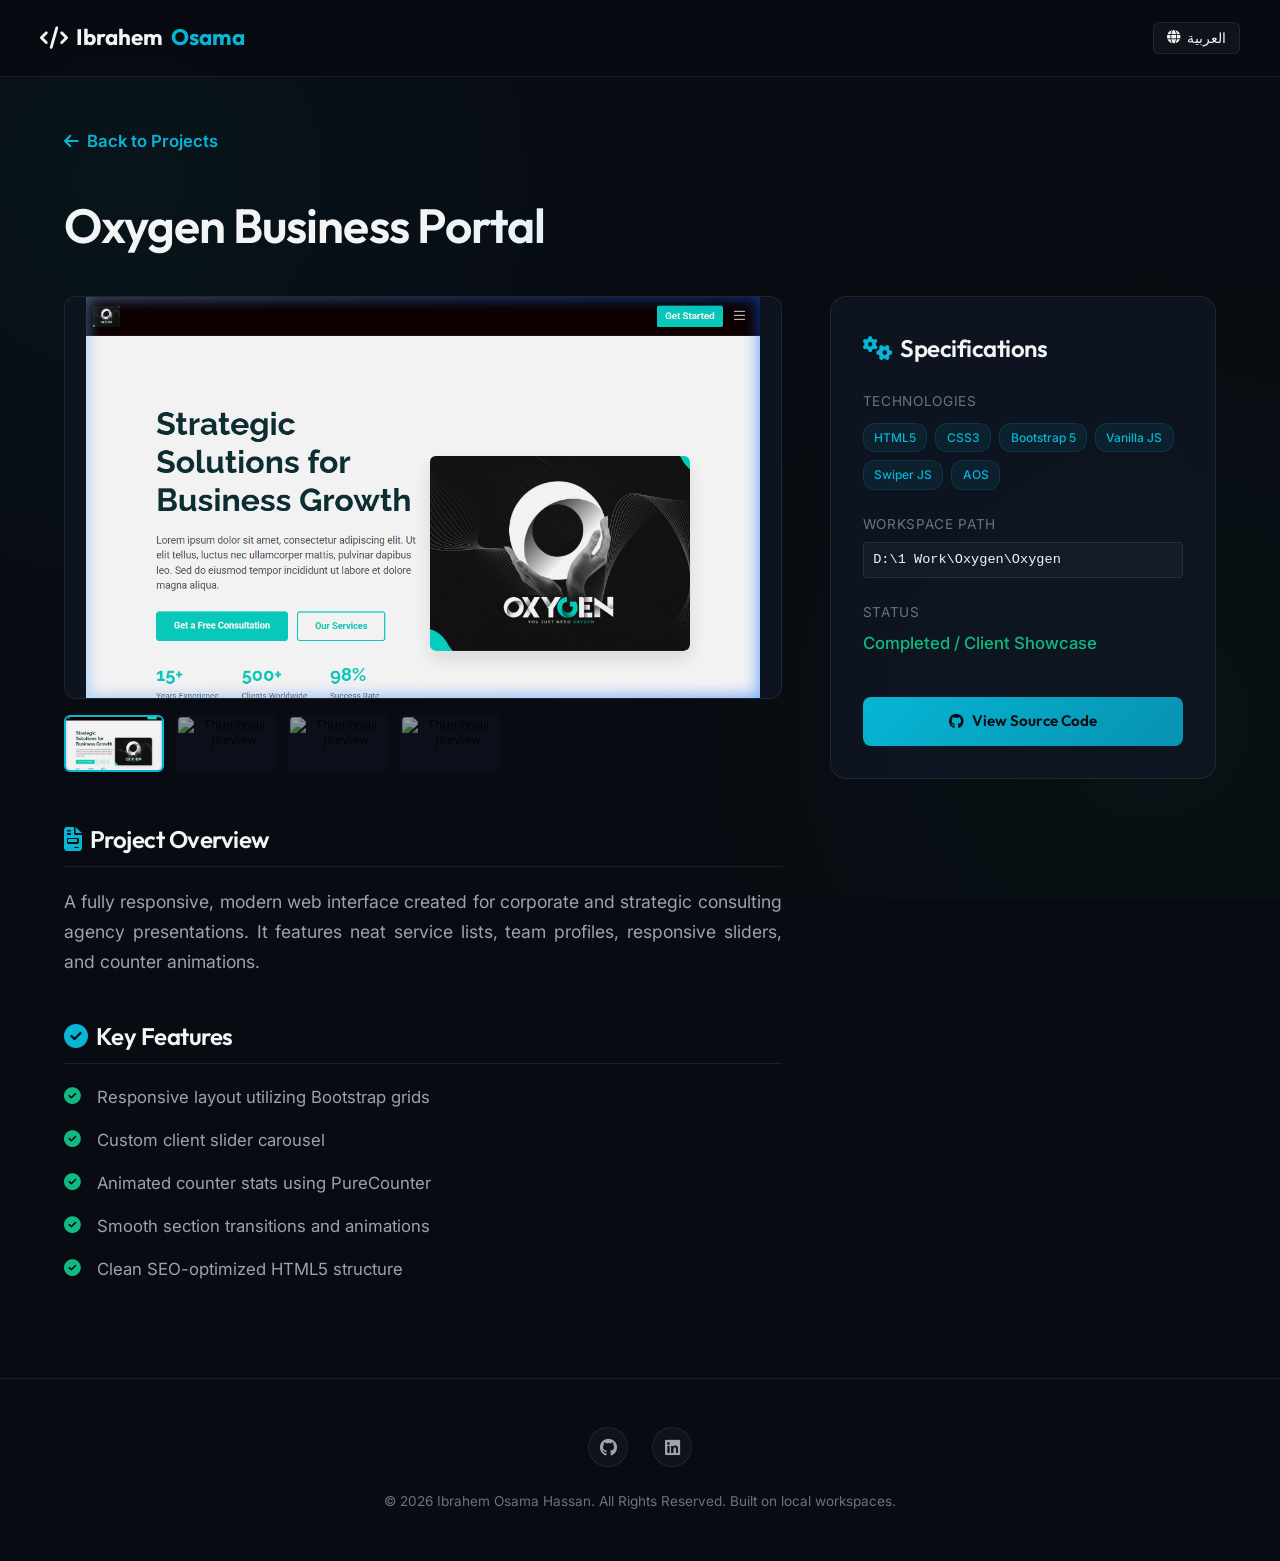
==== project.html @ 6cd3dc2f "Add project detail subpages, interactive galleries, and 10 extra screenshots" ====
<!DOCTYPE html>
<html lang="en">
<head>
  <meta charset="UTF-8">
  <meta name="viewport" content="width=device-width, initial-scale=1.0">
  <title data-i18n="page_title">Project Details | Ibrahem Osama Hassan</title>
  
  <!-- Favicon -->
  <link rel="icon" type="image/png" href="assets/images/profile.jpg">

  <!-- Font Awesome Icons -->
  <link rel="stylesheet" href="https://cdnjs.cloudflare.com/ajax/libs/font-awesome/6.4.0/css/all.min.css">

  <!-- Custom Stylesheet -->
  <link rel="stylesheet" href="css/style.css">
  
  <style>
    /* Custom styles for Project Details Page */
    .project-detail-body {
      padding-top: 8rem;
      padding-bottom: 6rem;
      min-height: 100vh;
    }
    
    .back-btn-wrapper {
      margin-bottom: 2rem;
    }
    
    .back-btn {
      display: inline-flex;
      align-items: center;
      gap: 0.5rem;
      color: var(--accent);
      font-weight: 600;
      transition: var(--transition-fast);
      font-size: 1.05rem;
    }
    
    .back-btn:hover {
      color: var(--text-primary);
      transform: translateX(-5px);
    }
    
    [dir="rtl"] .back-btn:hover {
      transform: translateX(5px);
    }
    
    [dir="rtl"] .back-btn i {
      transform: scaleX(-1);
    }
    
    .project-detail-title {
      font-size: 3rem;
      margin-bottom: 1rem;
      background: linear-gradient(135deg, var(--text-primary) 30%, #a5f3fc 100%);
      -webkit-background-clip: text;
      -webkit-text-fill-color: transparent;
    }
    
    .project-detail-grid {
      display: grid;
      grid-template-columns: 1.3fr 0.7fr;
      gap: 3rem;
      margin-top: 2rem;
    }
    
    /* Screenshot Gallery & Slider */
    .gallery-container {
      display: flex;
      flex-direction: column;
      gap: 1rem;
    }
    
    .main-image-wrapper {
      position: relative;
      aspect-ratio: 16/9;
      background-color: var(--bg-deep);
      border-radius: 12px;
      overflow: hidden;
      border: 1px solid var(--border);
    }
    
    .main-image {
      width: 100%;
      height: 100%;
      object-fit: contain;
    }
    
    .thumbnails-container {
      display: flex;
      gap: 0.75rem;
      overflow-x: auto;
      padding-bottom: 0.5rem;
    }
    
    .thumbnail-btn {
      width: 100px;
      aspect-ratio: 16/9;
      border-radius: 6px;
      overflow: hidden;
      cursor: pointer;
      border: 2px solid transparent;
      background: var(--bg-deep);
      transition: var(--transition-fast);
      opacity: 0.6;
      flex-shrink: 0;
    }
    
    .thumbnail-btn:hover,
    .thumbnail-btn.active {
      border-color: var(--accent);
      opacity: 1;
    }
    
    .thumbnail-img {
      width: 100%;
      height: 100%;
      object-fit: cover;
    }
    
    /* Project Specs/Details */
    .project-info-section {
      margin-top: 2.5rem;
    }
    
    .info-section-title {
      font-size: 1.5rem;
      margin-bottom: 1.25rem;
      color: var(--text-primary);
      border-bottom: 1px solid var(--border);
      padding-bottom: 0.5rem;
      display: flex;
      align-items: center;
      gap: 0.5rem;
    }
    
    .info-section-title i {
      color: var(--accent);
    }
    
    .project-long-desc {
      color: var(--text-secondary);
      font-size: 1.1rem;
      line-height: 1.7;
      text-align: justify;
      margin-bottom: 2rem;
    }
    
    .features-list {
      display: flex;
      flex-direction: column;
      gap: 1rem;
    }
    
    .feature-item {
      display: flex;
      gap: 1rem;
      align-items: flex-start;
      color: var(--text-secondary);
      font-size: 1.05rem;
    }
    
    .feature-item i {
      color: var(--accent-secondary);
      margin-top: 0.25rem;
    }
    
    /* Sidebar Meta Card */
    .meta-sidebar-card {
      padding: 2rem;
      position: sticky;
      top: 100px;
    }
    
    .meta-list {
      display: flex;
      flex-direction: column;
      gap: 1.5rem;
    }
    
    .meta-item {
      display: flex;
      flex-direction: column;
      gap: 0.4rem;
    }
    
    .meta-label {
      font-size: 0.85rem;
      color: var(--text-muted);
      text-transform: uppercase;
      letter-spacing: 0.05em;
    }
    
    .meta-value {
      font-size: 1.05rem;
      color: var(--text-primary);
      font-weight: 500;
    }
    
    .meta-value-path {
      font-family: monospace;
      font-size: 0.85rem;
      background: rgba(255, 255, 255, 0.03);
      padding: 0.4rem 0.6rem;
      border-radius: 4px;
      border: 1px solid var(--border);
      word-break: break-all;
      direction: ltr;
      text-align: left;
    }
    
    .meta-tags-wrapper {
      display: flex;
      flex-wrap: wrap;
      gap: 0.5rem;
      margin-top: 0.25rem;
    }
    
    @media (max-width: 992px) {
      .project-detail-grid {
        grid-template-columns: 1fr;
        gap: 3rem;
      }
      .meta-sidebar-card {
        position: relative;
        top: 0;
      }
    }
    
    @media (max-width: 768px) {
      .project-detail-title {
        font-size: 2.25rem;
      }
      .project-detail-body {
        padding-top: 6rem;
      }
    }
  </style>
</head>
<body>

  <!-- Fixed Transparent Header -->
  <header class="scrolled">
    <div class="container navbar">
      <a href="index.html#home" class="logo">
        <i class="fa-solid fa-code"></i> Ibrahem<span>Osama</span>
      </a>

      <div class="nav-actions">
        <!-- Language Switcher Button -->
        <button class="lang-switcher" aria-label="Change language">
          <i class="fa-solid fa-globe"></i> <span>العربية</span>
        </button>
      </div>
    </div>
  </header>

  <!-- Project Details Content -->
  <main class="project-detail-body">
    <div class="container">
      
      <!-- Back Button -->
      <div class="back-btn-wrapper">
        <a href="index.html#projects" class="back-btn">
          <i class="fa-solid fa-arrow-left"></i> <span data-i18n="back_to_home">Back to Projects</span>
        </a>
      </div>
      
      <!-- Title & Tags -->
      <h1 class="project-detail-title" id="project-title">Project Name</h1>
      
      <!-- Grid Layout -->
      <div class="project-detail-grid">
        
        <!-- Left: Gallery & Descriptions -->
        <div>
          <!-- Carousel Display -->
          <div class="gallery-container">
            <div class="main-image-wrapper">
              <img src="" alt="Project Screenshot" class="main-image" id="main-screenshot">
            </div>
            <div class="thumbnails-container" id="thumbnails-wrapper">
              <!-- Dynamically populated thumbnails -->
            </div>
          </div>
          
          <!-- Detailed Description -->
          <div class="project-info-section">
            <h2 class="info-section-title">
              <i class="fa-solid fa-file-invoice"></i> <span data-i18n="section_description">Project Overview</span>
            </h2>
            <p class="project-long-desc" id="project-description">
              Project description goes here...
            </p>
          </div>
          
          <!-- Key Features -->
          <div class="project-info-section">
            <h2 class="info-section-title">
              <i class="fa-solid fa-circle-check"></i> <span data-i18n="section_features">Key Features</span>
            </h2>
            <div class="features-list" id="project-features">
              <!-- Dynamically populated features -->
            </div>
          </div>
        </div>
        
        <!-- Right: Specs Sidebar Card -->
        <div>
          <div class="glass-card meta-sidebar-card">
            <h3 class="info-section-title" style="border-bottom: none; margin-bottom: 1.5rem; padding-bottom: 0;">
              <i class="fa-solid fa-gears"></i> <span data-i18n="section_specs">Specifications</span>
            </h3>
            
            <div class="meta-list">
              <!-- Tech Stack -->
              <div class="meta-item">
                <span class="meta-label" data-i18n="label_tech">Technologies</span>
                <div class="meta-tags-wrapper" id="project-tech">
                  <!-- Dynamically populated tags -->
                </div>
              </div>
              
              <!-- Local Directory Path -->
              <div class="meta-item">
                <span class="meta-label" data-i18n="label_path">Workspace Path</span>
                <span class="meta-value-path" id="project-path">D:\Folder</span>
              </div>
              
              <!-- Project Status -->
              <div class="meta-item">
                <span class="meta-label" data-i18n="label_status">Status</span>
                <span class="meta-value" style="color: var(--accent-secondary);" id="project-status">Completed / Active</span>
              </div>
              
              <!-- Source Code Link -->
              <div class="meta-item" style="margin-top: 1rem;">
                <a href="" target="_blank" class="btn btn-primary" id="project-code-btn" style="width: 100%;">
                  <i class="fa-brands fa-github"></i> <span data-i18n="view_code_btn">View Source Code</span>
                </a>
              </div>
            </div>
          </div>
        </div>
        
      </div>
      
    </div>
  </main>

  <!-- Footer -->
  <footer>
    <div class="container">
      <div class="footer-socials">
        <a href="https://github.com/gebaby-rgb" target="_blank" class="social-link" title="GitHub">
          <i class="fa-brands fa-github"></i>
        </a>
        <a href="https://linkedin.com/in/ibrahem-osama" target="_blank" class="social-link" title="LinkedIn">
          <i class="fa-brands fa-linkedin"></i>
        </a>
      </div>
      <p class="footer-copy">
        &copy; 2026 Ibrahem Osama Hassan. <span data-i18n="footer_copy">All Rights Reserved. Built on local workspaces.</span>
      </p>
    </div>
  </footer>

  <!-- Database & JavaScript Logic -->
  <script>
    // Bilingual Database of Projects
    const projectsData = {
      oxygen: {
        en: {
          title: "Oxygen Business Portal",
          description: "A fully responsive, modern web interface created for corporate and strategic consulting agency presentations. It features neat service lists, team profiles, responsive sliders, and counter animations.",
          features: [
            "Responsive layout utilizing Bootstrap grids",
            "Custom client slider carousel",
            "Animated counter stats using PureCounter",
            "Smooth section transitions and animations",
            "Clean SEO-optimized HTML5 structure"
          ],
          status: "Completed / Client Showcase"
        },
        ar: {
          title: "موقع أوكسجين (Oxygen)",
          description: "موقع ويب تعريفي وتسويقي متكامل ومتجاوب بالكامل مصمم لتقديم خدمات الاستشارات وتفصيل أعمال الشركات. يتميز بواجهة مستخدم حديثة وتمرير سلس وقوائم مخصصة للخدمات وإحصائيات تفاعلية متحركة.",
          features: [
            "تصميم متجاوب بالكامل باستخدام شبكة Bootstrap",
            "شريط متحرك لعرض شعارات العملاء والشركاء",
            "عدادات رقمية إحصائية متحركة عند التمرير",
            "انتقالات وحركات ناعمة وسلسة بين أقسام الموقع",
            "بنية برمجية نظيفة ومهيأة لمحركات البحث (SEO)"
          ],
          status: "مكتمل / واجهة تجريبية"
        },
        path: "D:\\1 Work\\Oxygen\\Oxygen",
        tech: ["HTML5", "CSS3", "Bootstrap 5", "Vanilla JS", "Swiper JS", "AOS"],
        codeLink: "https://github.com/gebaby-rgb/gebaby-rgb.github.io",
        images: [
          "assets/images/oxygen_preview.png",
          "assets/images/oxygen_detail_1.webp",
          "assets/images/oxygen_detail_2.webp",
          "assets/images/oxygen_detail_3.webp"
        ]
      },
      gbb: {
        en: {
          title: "GBB Route Accounting ERP",
          description: "A custom desktop ERP application developed for managing transportation businesses. It tracks rental schedules, registers routes, sets seasons, and syncs vehicle/driver logs.",
          features: [
            "Interactive route scheduling and logs table",
            "Driver and vehicle pairing dashboard",
            "Digital ticket sales booking panel",
            "Synchronization panel with local state management",
            "Role-based administrative settings (Admin/Cashier)"
          ],
          status: "Completed & Active"
        },
        ar: {
          title: "برنامج حسابات خطوط النقل (GBB)",
          description: "تطبيق سطح مكتب متكامل (ERP) مصمم خصيصاً لإدارة عمليات وخطوط شركات النقل. يقوم بجدولة الرحلات وحفظ سجلات خطوط السير والمواسم وتعيين السائقين ومزامنة المبيعات اليومية بشكل فوري.",
          features: [
            "جداول تفاعلية لتنظيم رحلات وخطوط السير والعمل اليومي",
            "لوحة تحكم لربط السائقين بالمركبات ومتابعة التوفر",
            "نظام حجز وإصدار التذاكر الرقمية للعملاء والاشتراكات",
            "شاشة مزامنة مركزية لحفظ البيانات وحمايتها من الضياع",
            "لوحة تحكم للمسؤولين لإدارة المستخدمين والصلاحيات (أدمن/كاشير)"
          ],
          status: "مكتمل ونشط"
        },
        path: "D:\\GBB_accounting",
        tech: ["React 19", "Vite", "Tauri", "LocalStorage", "CSS Modules", "Tailwind CSS"],
        codeLink: "https://github.com/gebaby-rgb",
        images: [
          "assets/images/gbb_accounting_preview.png",
          "assets/images/gbb_routes.png",
          "assets/images/gbb_tickets.png"
        ]
      },
      jacket: {
        en: {
          title: "Jacket Maqtoo3 (Suit Rental ERP)",
          description: "An enterprise desktop solution tailored for suit hire, sales, and tailor shops. It automates inventory control, manages customer measurement databases, and logs rental bookings.",
          features: [
            "Saved measurements profiles database (chest, shoulders, sleeves)",
            "Rentals calendar scheduler and inventory availability indicator",
            "Billing invoices creator",
            "Offline-first performance powered by SQLite",
            "Crash recovery alert handling mechanisms"
          ],
          status: "Completed & Active"
        },
        ar: {
          title: "برنامج جاكت مقطوع (Jacket Maqtoo3 ERP)",
          description: "تطبيق سطح مكتب محاسبي وإداري مخصص لمحلات تأجير البدلات وتفصيل وبيع الملابس الرجالية. يقوم بأتمتة المخازن، وتسجيل المقاسات الجسدية التفصيلية للزبائن، وتتبع الحجوزات اليومية.",
          features: [
            "قاعدة بيانات متكاملة لمقاسات العملاء (الكتف، الصدر، الأكمام، الخصر)",
            "مخطط حجوزات تفاعلي لمتابعة توفر البدلات والملابس وتواريخ تسليمها",
            "منشئ فواتير وسندات الدفع للمشتركين",
            "يعمل بذكاء وبسرعة دون اتصال بالإنترنت بالاعتماد على SQLite",
            "نظام حماية واستعادة البيانات عند حدوث أعطال مفاجئة"
          ],
          status: "مكتمل ونشط"
        },
        path: "D:\\Jacket_ma2do3",
        tech: ["React", "TypeScript", "Tauri", "SQLite", "Tailwind CSS", "Vite"],
        codeLink: "https://github.com/gebaby-rgb",
        images: [
          "assets/images/jacket_maqtoo3_preview.png",
          "assets/images/jacket_inventory.png",
          "assets/images/jacket_customers.png"
        ]
      },
      "jacket-v1": {
        en: {
          title: "Jacket Maqtoo3 v1",
          description: "The initial release version of the Jacket Maqtoo3 ERP application. Implements basic customer logs, search lists, and localized catalog management.",
          features: [
            "Fast search inputs for customer measurement logs",
            "Suit catalog tracking lists",
            "Basic sales log tables",
            "Lightweight package footprint"
          ],
          status: "Completed / Legacy Support"
        },
        ar: {
          title: "برنامج جاكت مقطوع الإصدار الأول",
          description: "الإصدار الأول وتطبيق الأساس لبرنامج إدارة تأجير البدلات والملابس. يضم جداول بحث سريعة في بيانات المشتركين، وسجلات المبيعات اليومية البسيطة.",
          features: [
            "شاشات بحث سريعة لفرز وتصنيف مقاسات العملاء المشتركين",
            "كتالوج مبسط لإدخال وتصنيف قطع الملابس المتوفرة",
            "جداول لحفظ مبيعات وإيرادات اليوم بشكل مباشر",
            "تطبيق خفيف الوزن وسهل التثبيت والتشغيل"
          ],
          status: "مكتمل / إرث برمي"
        },
        path: "D:\\jacket_ma2to31",
        tech: ["React", "Vite", "TypeScript", "Tauri", "SQLite"],
        codeLink: "https://github.com/gebaby-rgb",
        images: [
          "assets/images/jacket_maqtoo3_v1_preview.png"
        ]
      },
      printing: {
        en: {
          title: "Printing Accounting ERP",
          description: "A modern desktop billing application built for copy and printing centers. Manages customers, print jobs, paper types, and tracks daily business expenses.",
          features: [
            "Financial tracking charts (Recharts feel) for revenue/expenses",
            "Digital order billing invoice generator",
            "PDF exporter powered by jsPDF",
            "Custom print-job options (black & white vs color, paper size)",
            "User password locks for admin settings"
          ],
          status: "Completed & Active"
        },
        ar: {
          title: "برنامج حسابات وفواتير المطابع ومراكز التصوير",
          description: "تطبيق سطح مكتب محاسبي متكامل تم تطويره لخدمة المطابع الكبرى ومراكز التصوير والخدمات الطلابية. يدير حسابات الزبائن، والطلبيات، ومصروفات المحل، وإحصائيات الإنتاج اليومي.",
          features: [
            "رسوم بيانية تفاعلية لحساب الأرباح والتبادل المالي اليومي والشهري",
            "منشئ فواتير إلكترونية رقمية للطلبات والطباعة",
            "ميزة تصدير الفواتير وحفظ التقارير كملفات PDF عبر jsPDF",
            "إدارة خيارات الطباعة المخصصة (ألوان/أسود، مقاس الورق، نوع التجليد)",
            "نظام صلاحيات محمي بكلمة مرور لإعدادات المسؤولين والتقارير الحساسة"
          ],
          status: "مكتمل ونشط"
        },
        path: "D:\\printing_Accounting",
        tech: ["React", "TypeScript", "Tauri v2", "Tailwind CSS v4", "Recharts", "SQL Plugin", "jsPDF"],
        codeLink: "https://github.com/gebaby-rgb",
        images: [
          "assets/images/printing_accounting_preview.png"
        ]
      },
      vodafone: {
        en: {
          title: "Vodafone Cash ERP",
          description: "A specialized administrative application designed for Vodafone Cash agents. It simplifies managing multiple SIM cards/wallets, deposit logs, and commission rules.",
          features: [
            "Wallets balance manager (tracks Vodafone, Etisalat, Orange)",
            "Cheapest transfer finder (calculates cheapest route for money transfers)",
            "Deposit/withdrawal commission calculator based on rule slices",
            "Daily settlements log",
            "Debts ledger with paid/unpaid status indicators"
          ],
          status: "Completed & Active"
        },
        ar: {
          title: "برنامج فودافون كاش للمبيعات وإدارة المحافظ",
          description: "تطبيق مخصص لوكلاء ومنافذ مبيعات فودافون كاش والخدمات المالية المماثلة. يسهل إدارة شرائح الاتصال المتعددة، وتتبع المحافظ، وتسجيل المعاملات والعمولات.",
          features: [
            "إدارة حسابات المحافظ (فودافون كاش، اتصالات كاش، أورنج كاش)",
            "ميزة 'أرخص تحويل' لحساب التكلفة والعمولات واختيار أفضل طريقة للإرسال",
            "حاسبة عمولات تلقائية بناءً على شرائح المبالغ والنسب المحددة لكل شبكة",
            "تسوية وإغلاق الحساب اليومي ومقارنة الرصيد الفعلي بالرصيد الدفتري",
            "دفتر ديون إلكتروني مع مؤشرات ملونة لحالة السداد والتأخير"
          ],
          status: "مكتمل ونشط"
        },
        path: "D:\\vodafon_cash1",
        tech: ["React", "TypeScript", "Tauri v2", "Lucide Icons", "CSS Modules"],
        codeLink: "https://github.com/gebaby-rgb",
        images: [
          "assets/images/vodafone_cash_preview.png",
          "assets/images/vodafone_wallets.png",
          "assets/images/vodafone_cheapest.png",
          "assets/images/vodafone_debts.png"
        ]
      }
    };

    // Generic Translations for Project Details Page
    const pageTranslations = {
      en: {
        page_title: "Project Details | Ibrahem Osama Hassan",
        back_to_home: "Back to Projects",
        section_description: "Project Overview",
        section_features: "Key Features",
        section_specs: "Specifications",
        label_tech: "Technologies",
        label_path: "Workspace Path",
        label_status: "Status",
        view_code_btn: "View Source Code",
        footer_copy: "All Rights Reserved. Built on local workspaces."
      },
      ar: {
        page_title: "تفاصيل المشروع | إبراهيم أسامة حسن",
        back_to_home: "العودة للمشاريع",
        section_description: "نبذة عن المشروع",
        section_features: "المميزات الأساسية",
        section_specs: "المواصفات البرمجية",
        label_tech: "التقنيات المستخدمة",
        label_path: "مسار المشروع محلياً",
        label_status: "الحالة الحالية",
        view_code_btn: "عرض الكود على GitHub",
        footer_copy: "جميع الحقوق محفوظة. تم التطوير محلياً من بيئة العمل الخاصة بي."
      }
    };

    document.addEventListener('DOMContentLoaded', () => {
      // 1. Language Toggle Mechanism
      let currentLang = localStorage.getItem('portfolio_lang') || 'en';
      const langSwitcher = document.querySelector('.lang-switcher');
      const langText = document.querySelector('.lang-switcher span');
      
      // Get URL params to load project
      const urlParams = new URLSearchParams(window.location.search);
      const projectId = urlParams.get('id') || 'oxygen'; // Default to oxygen
      const project = projectsData[projectId];

      const setLanguage = (lang) => {
        currentLang = lang;
        localStorage.setItem('portfolio_lang', lang);
        
        // Set document attributes
        document.documentElement.lang = lang;
        document.documentElement.dir = lang === 'ar' ? 'rtl' : 'ltr';

        // Update lang switcher display text
        if (langSwitcher && langText) {
          langText.textContent = lang === 'en' ? 'العربية' : 'English';
        }

        // Apply page translations
        document.querySelectorAll('[data-i18n]').forEach(el => {
          const key = el.getAttribute('data-i18n');
          if (pageTranslations[lang] && pageTranslations[lang][key]) {
            el.textContent = pageTranslations[lang][key];
          }
        });

        // Load project data
        if (project) {
          const data = project[lang];
          
          // Set Title
          document.getElementById('project-title').textContent = data.title;
          document.title = `${data.title} | ${lang === 'en' ? 'Project Details' : 'تفاصيل المشروع'}`;
          
          // Set Description
          document.getElementById('project-description').textContent = data.description;
          
          // Set Features
          const featuresList = document.getElementById('project-features');
          featuresList.innerHTML = '';
          data.features.forEach(feat => {
            const item = document.createElement('div');
            item.className = 'feature-item';
            item.innerHTML = `<i class="fa-solid fa-circle-check"></i> <span>${feat}</span>`;
            featuresList.appendChild(item);
          });
          
          // Set Status
          document.getElementById('project-status').textContent = data.status;
        }
      };

      // Populate Project Data once on load (non-lingual metadata)
      if (project) {
        // Set path
        document.getElementById('project-path').textContent = project.path;
        
        // Set code link
        const codeBtn = document.getElementById('project-code-btn');
        if (codeBtn) {
          codeBtn.setAttribute('href', project.codeLink);
        }
        
        // Set Tech Tags
        const techWrapper = document.getElementById('project-tech');
        techWrapper.innerHTML = '';
        project.tech.forEach(t => {
          const tag = document.createElement('span');
          tag.className = 'project-tag';
          tag.textContent = t;
          techWrapper.appendChild(tag);
        });
        
        // Set Images & Gallery
        const mainImage = document.getElementById('main-screenshot');
        const thumbnailsWrapper = document.getElementById('thumbnails-wrapper');
        thumbnailsWrapper.innerHTML = '';
        
        if (project.images && project.images.length > 0) {
          // Set initial main image
          mainImage.setAttribute('src', project.images[0]);
          
          // Create thumbnails
          project.images.forEach((img, index) => {
            const btn = document.createElement('button');
            btn.className = `thumbnail-btn ${index === 0 ? 'active' : ''}`;
            btn.innerHTML = `<img src="${img}" alt="Thumbnail preview" class="thumbnail-img">`;
            btn.addEventListener('click', () => {
              // Set main image source
              mainImage.setAttribute('src', img);
              // Toggle active class
              document.querySelectorAll('.thumbnail-btn').forEach(b => b.classList.remove('active'));
              btn.classList.add('active');
            });
            thumbnailsWrapper.appendChild(btn);
          });
        }
      }

      if (langSwitcher) {
        langSwitcher.addEventListener('click', () => {
          const nextLang = currentLang === 'en' ? 'ar' : 'en';
          setLanguage(nextLang);
        });
      }

      // Initialize Language on load
      setLanguage(currentLang);
    });
  </script>
</body>
</html>
---- css/style.css ----
/* 
================================================================
  PORTFOLIO DESIGN SYSTEM ─ Ibrahem Osama Hassan
  Aesthetics: Premium Tech Dark-Mode, Glassmorphism, Teal Glows
  Bilingual Support: LTR (English) & RTL (Arabic)
================================================================
*/

@import url('https://fonts.googleapis.com/css2?family=Cairo:wght@400;600;700;800&family=Inter:wght@300;400;500;600&family=Outfit:wght@400;500;600;700;800&family=Tajawal:wght@400;500;700;800&display=swap');

:root {
  /* Colors */
  --bg-dark: #080B11;
  --bg-deep: #0D131F;
  --bg-card: rgba(17, 25, 40, 0.65);
  --bg-nav: rgba(8, 11, 17, 0.8);
  --text-primary: #F3F4F6;
  --text-secondary: #9CA3AF;
  --text-muted: #6B7280;
  --accent: #06B6D4; /* Cyan/Teal */
  --accent-secondary: #10B981; /* Emerald */
  --accent-glow: rgba(6, 182, 212, 0.15);
  --border: rgba(255, 255, 255, 0.08);
  --border-hover: rgba(6, 182, 212, 0.3);
  
  /* Fonts */
  --font-headings: 'Outfit', sans-serif;
  --font-body: 'Inter', sans-serif;

  /* Transitions */
  --transition-fast: 0.2s ease;
  --transition-normal: 0.3s cubic-bezier(0.4, 0, 0.2, 1);
  --transition-slow: 0.5s cubic-bezier(0.4, 0, 0.2, 1);
}

/* RTL Fonts and Direction overrides */
[dir="rtl"] {
  --font-headings: 'Cairo', sans-serif;
  --font-body: 'Tajawal', sans-serif;
}

/* Reset & Base Styles */
* {
  margin: 0;
  padding: 0;
  box-sizing: border-box;
  scroll-behavior: smooth;
}

body {
  background-color: var(--bg-dark);
  color: var(--text-primary);
  font-family: var(--font-body);
  line-height: 1.6;
  overflow-x: hidden;
  background-image: 
    radial-gradient(circle at 10% 20%, rgba(6, 182, 212, 0.05) 0%, transparent 40%),
    radial-gradient(circle at 90% 80%, rgba(16, 185, 129, 0.04) 0%, transparent 40%);
  background-attachment: fixed;
}

/* Typography */
h1, h2, h3, h4, h5, h6 {
  font-family: var(--font-headings);
  font-weight: 600;
  letter-spacing: -0.02em;
}

[dir="rtl"] h1, [dir="rtl"] h2, [dir="rtl"] h3, [dir="rtl"] h4, [dir="rtl"] h5, [dir="rtl"] h6 {
  letter-spacing: 0; /* Arabic looks better without letter-spacing reduction */
}

a {
  color: inherit;
  text-decoration: none;
  transition: var(--transition-fast);
}

ul {
  list-style: none;
}

img {
  max-width: 100%;
  height: auto;
  display: block;
}

/* Scrollbar */
::-webkit-scrollbar {
  width: 8px;
}
::-webkit-scrollbar-track {
  background: var(--bg-dark);
}
::-webkit-scrollbar-thumb {
  background: rgba(255, 255, 255, 0.1);
  border-radius: 10px;
}
::-webkit-scrollbar-thumb:hover {
  background: var(--accent);
}

/* Reusable Components & Containers */
.container {
  width: 100%;
  max-width: 1200px;
  margin: 0 auto;
  padding: 0 1.5rem;
}

.section {
  padding: 6rem 0;
  position: relative;
}

.section-header {
  text-align: center;
  margin-bottom: 4rem;
}

.section-title {
  font-size: 2.5rem;
  font-weight: 700;
  position: relative;
  display: inline-block;
  margin-bottom: 1rem;
  background: linear-gradient(135deg, var(--text-primary) 30%, #a5f3fc 100%);
  -webkit-background-clip: text;
  -webkit-text-fill-color: transparent;
}

.section-title::after {
  content: '';
  position: absolute;
  bottom: -6px;
  left: 50%;
  transform: translateX(-50%);
  width: 60px;
  height: 3px;
  background: linear-gradient(90deg, var(--accent), var(--accent-secondary));
  border-radius: 2px;
}

.section-subtitle {
  color: var(--text-secondary);
  font-size: 1.1rem;
  max-width: 600px;
  margin: 0 auto;
}

/* Glassmorphism Card base */
.glass-card {
  background: var(--bg-card);
  backdrop-filter: blur(12px);
  -webkit-backdrop-filter: blur(12px);
  border: 1px solid var(--border);
  border-radius: 16px;
  transition: var(--transition-normal);
}

.glass-card:hover {
  border-color: var(--border-hover);
  box-shadow: 0 10px 30px -15px var(--accent-glow);
}

/* Buttons */
.btn {
  display: inline-flex;
  align-items: center;
  justify-content: center;
  padding: 0.75rem 1.75rem;
  font-family: var(--font-headings);
  font-weight: 500;
  border-radius: 8px;
  cursor: pointer;
  transition: var(--transition-normal);
  font-size: 0.95rem;
  gap: 0.5rem;
}

.btn-primary {
  background: linear-gradient(135deg, var(--accent), #0891b2);
  color: var(--bg-dark);
  border: none;
  font-weight: 600;
}

.btn-primary:hover {
  transform: translateY(-2px);
  box-shadow: 0 4px 20px rgba(6, 182, 212, 0.4);
}

.btn-outline {
  background: transparent;
  color: var(--text-primary);
  border: 1px solid rgba(255, 255, 255, 0.15);
}

.btn-outline:hover {
  background: rgba(255, 255, 255, 0.05);
  border-color: var(--accent);
  color: var(--accent);
  transform: translateY(-2px);
}

/* Language Switcher */
.lang-switcher {
  background: rgba(255, 255, 255, 0.04);
  border: 1px solid var(--border);
  color: var(--text-primary);
  padding: 0.4rem 0.8rem;
  border-radius: 6px;
  cursor: pointer;
  display: flex;
  align-items: center;
  gap: 0.4rem;
  font-family: var(--font-headings);
  font-size: 0.85rem;
  transition: var(--transition-fast);
}

.lang-switcher:hover {
  background: rgba(6, 182, 212, 0.15);
  border-color: var(--accent);
  color: var(--accent);
}

/* Header & Navbar */
header {
  position: fixed;
  top: 0;
  left: 0;
  width: 100%;
  z-index: 1000;
  transition: var(--transition-normal);
  border-bottom: 1px solid transparent;
}

header.scrolled {
  background-color: var(--bg-nav);
  backdrop-filter: blur(16px);
  -webkit-backdrop-filter: blur(16px);
  border-bottom: 1px solid var(--border);
  padding: 0.75rem 0;
}

.navbar {
  display: flex;
  align-items: center;
  justify-content: space-between;
  padding: 1.25rem 0;
  transition: var(--transition-normal);
}

header.scrolled .navbar {
  padding: 0.5rem 0;
}

.logo {
  font-family: var(--font-headings);
  font-weight: 700;
  font-size: 1.4rem;
  display: flex;
  align-items: center;
  gap: 0.5rem;
}

.logo span {
  color: var(--accent);
}

.nav-links {
  display: flex;
  align-items: center;
  gap: 2.5rem;
}

.nav-links a {
  font-size: 0.95rem;
  font-weight: 500;
  color: var(--text-secondary);
}

.nav-links a:hover,
.nav-links a.active {
  color: var(--accent);
}

.nav-actions {
  display: flex;
  align-items: center;
  gap: 1rem;
}

.mobile-toggle {
  display: none;
  flex-direction: column;
  justify-content: space-between;
  width: 24px;
  height: 18px;
  background: transparent;
  border: none;
  cursor: pointer;
}

.mobile-toggle span {
  width: 100%;
  height: 2px;
  background-color: var(--text-primary);
  transition: var(--transition-normal);
}

/* Hero Section */
.hero {
  height: 100vh;
  display: flex;
  align-items: center;
  justify-content: center;
  padding-top: 5rem;
}

.hero-wrapper {
  display: grid;
  grid-template-columns: 1.2fr 0.8fr;
  align-items: center;
  gap: 4rem;
}

.hero-content {
  display: flex;
  flex-direction: column;
  align-items: flex-start;
}

[dir="rtl"] .hero-content {
  align-items: flex-start; /* Keeps logical alignment relative to direction */
}

.hero-welcome {
  color: var(--accent);
  font-size: 1.1rem;
  font-weight: 600;
  margin-bottom: 0.75rem;
  letter-spacing: 0.1em;
  text-transform: uppercase;
}

.hero-title {
  font-size: 4rem;
  font-weight: 800;
  line-height: 1.1;
  margin-bottom: 1rem;
}

.hero-name {
  background: linear-gradient(135deg, var(--text-primary) 20%, var(--accent) 70%, var(--accent-secondary) 100%);
  -webkit-background-clip: text;
  -webkit-text-fill-color: transparent;
}

.hero-tagline {
  font-size: 1.75rem;
  color: var(--text-secondary);
  font-weight: 500;
  margin-bottom: 1.5rem;
}

.hero-description {
  color: var(--text-secondary);
  font-size: 1.1rem;
  max-width: 600px;
  margin-bottom: 2.5rem;
  text-align: justify;
}

.hero-actions {
  display: flex;
  gap: 1rem;
}

.hero-illustration {
  position: relative;
  display: flex;
  justify-content: center;
  align-items: center;
}

.profile-frame {
  position: relative;
  width: 320px;
  height: 320px;
  border-radius: 50%;
  padding: 8px;
  background: linear-gradient(135deg, var(--accent), var(--accent-secondary));
  box-shadow: 0 0 40px rgba(6, 182, 212, 0.25);
}

.profile-frame::before {
  content: '';
  position: absolute;
  inset: -10px;
  border-radius: 50%;
  border: 1px dashed rgba(6, 182, 212, 0.4);
  animation: rotate 20s linear infinite;
}

.profile-img {
  width: 100%;
  height: 100%;
  object-fit: cover;
  border-radius: 50%;
  border: 4px solid var(--bg-dark);
}

@keyframes rotate {
  100% { transform: rotate(360deg); }
}

/* About Section */
.about-grid {
  display: grid;
  grid-template-columns: 1fr 1fr;
  gap: 4rem;
  align-items: start;
}

.about-details p {
  color: var(--text-secondary);
  font-size: 1.1rem;
  margin-bottom: 1.5rem;
  text-align: justify;
}

.about-info-cards {
  display: grid;
  grid-template-columns: 1fr;
  gap: 1.5rem;
}

.info-card {
  padding: 1.5rem;
}

.info-card-header {
  display: flex;
  align-items: center;
  gap: 0.75rem;
  color: var(--accent);
  font-weight: 600;
  margin-bottom: 0.75rem;
  font-size: 1.1rem;
}

.info-card-title {
  font-weight: 700;
  font-size: 1.25rem;
  color: var(--text-primary);
  margin-bottom: 0.25rem;
}

.info-card-meta {
  color: var(--accent-secondary);
  font-size: 0.95rem;
  margin-bottom: 0.75rem;
}

.info-card-body {
  color: var(--text-secondary);
  font-size: 1rem;
}

/* Skills Section */
.skills-grid {
  display: grid;
  grid-template-columns: repeat(3, 1fr);
  gap: 2rem;
}

.skill-category {
  padding: 2.5rem 2rem;
}

.skill-category-title {
  font-size: 1.4rem;
  color: var(--text-primary);
  margin-bottom: 1.5rem;
  display: flex;
  align-items: center;
  gap: 0.75rem;
  border-bottom: 1px solid var(--border);
  padding-bottom: 0.75rem;
}

.skill-category-title i {
  color: var(--accent);
}

.skill-list {
  display: flex;
  flex-direction: column;
  gap: 1.25rem;
}

.skill-item {
  display: flex;
  flex-direction: column;
  gap: 0.5rem;
}

.skill-info {
  display: flex;
  justify-content: space-between;
  font-size: 0.95rem;
}

.skill-name {
  font-weight: 500;
  color: var(--text-primary);
}

.skill-level {
  color: var(--accent-secondary);
  font-size: 0.85rem;
}

.skill-bar-bg {
  width: 100%;
  height: 6px;
  background-color: rgba(255, 255, 255, 0.05);
  border-radius: 4px;
  overflow: hidden;
}

.skill-bar-fill {
  height: 100%;
  border-radius: 4px;
  background: linear-gradient(90deg, var(--accent), var(--accent-secondary));
}

/* Projects Section */
.projects-grid {
  display: grid;
  grid-template-columns: repeat(3, 1fr);
  gap: 2rem;
}

.project-card {
  overflow: hidden;
  display: flex;
  flex-direction: column;
  height: 100%;
}

.project-img-wrapper {
  position: relative;
  aspect-ratio: 16/10;
  overflow: hidden;
  background-color: var(--bg-deep);
  border-bottom: 1px solid var(--border);
}

.project-img {
  width: 100%;
  height: 100%;
  object-fit: cover;
  transition: var(--transition-slow);
}

.project-card:hover .project-img {
  transform: scale(1.08);
}

.project-overlay {
  position: absolute;
  inset: 0;
  background: linear-gradient(to top, rgba(8, 11, 17, 0.95) 10%, rgba(8, 11, 17, 0.3) 100%);
  display: flex;
  align-items: flex-end;
  padding: 1.25rem;
  opacity: 0;
  transition: var(--transition-normal);
}

.project-card:hover .project-overlay {
  opacity: 1;
}

.project-meta-links {
  display: flex;
  gap: 0.75rem;
  width: 100%;
}

.project-body {
  padding: 1.75rem;
  display: flex;
  flex-direction: column;
  flex-grow: 1;
}

.project-tags {
  display: flex;
  flex-wrap: wrap;
  gap: 0.5rem;
  margin-bottom: 1rem;
}

.project-tag {
  background-color: rgba(6, 182, 212, 0.08);
  color: var(--accent);
  font-size: 0.75rem;
  font-weight: 500;
  padding: 0.25rem 0.65rem;
  border-radius: 12px;
  border: 1px solid rgba(6, 182, 212, 0.15);
}

.project-card-title {
  font-size: 1.35rem;
  margin-bottom: 0.75rem;
  color: var(--text-primary);
}

.project-description {
  color: var(--text-secondary);
  font-size: 0.95rem;
  margin-bottom: 1.5rem;
  flex-grow: 1;
  text-align: justify;
}

.project-footer {
  display: flex;
  justify-content: space-between;
  align-items: center;
  border-top: 1px solid var(--border);
  padding-top: 1.25rem;
  gap: 0.5rem;
}

.project-path {
  font-size: 0.72rem;
  color: var(--text-muted);
  font-family: monospace;
  white-space: nowrap;
  overflow: hidden;
  text-overflow: ellipsis;
  max-width: 150px;
}

[dir="rtl"] .project-path {
  direction: ltr; /* Keeps path layouts standard even in Arabic */
  text-align: right;
}

.view-code-link {
  color: var(--accent);
  font-size: 0.85rem;
  font-weight: 600;
  display: flex;
  align-items: center;
  gap: 0.25rem;
  white-space: nowrap;
}

.view-code-link:hover {
  color: var(--text-primary);
}

[dir="rtl"] .view-code-link i {
  transform: scaleX(-1); /* Flips the external link icon for RTL flow */
}

/* Contact Section */
.contact-wrapper {
  max-width: 800px;
  margin: 0 auto;
}

.contact-card {
  padding: 4rem 2rem;
  text-align: center;
  display: flex;
  flex-direction: column;
  align-items: center;
}

.contact-icon {
  width: 64px;
  height: 64px;
  background-color: rgba(6, 182, 212, 0.08);
  border-radius: 50%;
  display: flex;
  align-items: center;
  justify-content: center;
  color: var(--accent);
  font-size: 1.75rem;
  margin-bottom: 1.5rem;
  border: 1px solid rgba(6, 182, 212, 0.2);
}

.contact-heading {
  font-size: 2.25rem;
  margin-bottom: 1rem;
  font-weight: 700;
}

.contact-text {
  color: var(--text-secondary);
  font-size: 1.1rem;
  max-width: 500px;
  margin-bottom: 2.5rem;
}

.contact-details {
  display: flex;
  flex-direction: column;
  gap: 1.5rem;
  width: 100%;
  max-width: 450px;
}

.contact-method {
  display: flex;
  align-items: center;
  padding: 1rem 1.5rem;
  border-radius: 12px;
  background-color: rgba(255, 255, 255, 0.02);
  border: 1px solid var(--border);
  transition: var(--transition-fast);
  text-align: start;
}

.contact-method:hover {
  border-color: var(--accent);
  background-color: rgba(6, 182, 212, 0.03);
}

.contact-method-icon {
  font-size: 1.25rem;
  color: var(--accent);
  margin-inline-end: 1.25rem;
  width: 24px;
  display: flex;
  justify-content: center;
}

.contact-method-info {
  flex-grow: 1;
}

.contact-label {
  font-size: 0.75rem;
  color: var(--text-muted);
  text-transform: uppercase;
  letter-spacing: 0.05em;
}

.contact-value {
  font-size: 1.05rem;
  color: var(--text-primary);
  font-weight: 500;
  word-break: break-all;
}

/* Footer */
footer {
  padding: 3rem 0;
  text-align: center;
  border-top: 1px solid var(--border);
  background-color: var(--bg-dark);
}

.footer-socials {
  display: flex;
  justify-content: center;
  gap: 1.5rem;
  margin-bottom: 1.5rem;
}

.social-link {
  width: 40px;
  height: 40px;
  border-radius: 50%;
  background-color: rgba(255, 255, 255, 0.03);
  border: 1px solid var(--border);
  display: flex;
  align-items: center;
  justify-content: center;
  color: var(--text-secondary);
  font-size: 1.1rem;
}

.social-link:hover {
  background-color: var(--accent);
  color: var(--bg-dark);
  border-color: var(--accent);
  transform: translateY(-3px);
  box-shadow: 0 4px 15px rgba(6, 182, 212, 0.3);
}

.footer-copy {
  color: var(--text-muted);
  font-size: 0.85rem;
}

/* Animations & Transitions */
.reveal {
  opacity: 0;
  transform: translateY(30px);
  transition: opacity 0.8s ease, transform 0.8s ease;
}

.reveal.active {
  opacity: 1;
  transform: translateY(0);
}

/* Mobile responsive styles */
@media (max-width: 1024px) {
  .hero-title {
    font-size: 3.25rem;
  }
  .skills-grid {
    grid-template-columns: repeat(2, 1fr);
  }
  .projects-grid {
    grid-template-columns: repeat(2, 1fr);
  }
}

@media (max-width: 768px) {
  .section {
    padding: 4rem 0;
  }
  .navbar {
    padding: 1rem 0;
  }
  .mobile-toggle {
    display: flex;
    z-index: 1001;
  }
  .nav-links {
    position: fixed;
    top: 0;
    inset-inline-end: -100%;
    width: 280px;
    height: 100vh;
    background-color: var(--bg-deep);
    border-inline-start: 1px solid var(--border);
    flex-direction: column;
    justify-content: center;
    gap: 2rem;
    padding: 2rem;
    transition: var(--transition-normal);
  }
  .nav-links.active {
    inset-inline-end: 0;
  }
  
  .mobile-toggle.active span:nth-child(1) {
    transform: translateY(8px) rotate(45deg);
  }
  .mobile-toggle.active span:nth-child(2) {
    opacity: 0;
  }
  .mobile-toggle.active span:nth-child(3) {
    transform: translateY(-8px) rotate(-45deg);
  }
  .hero {
    height: auto;
    min-height: 100vh;
    padding-top: 7rem;
    padding-bottom: 4rem;
  }
  .hero-wrapper {
    grid-template-columns: 1fr;
    gap: 3rem;
    text-align: center;
  }
  .hero-content {
    align-items: center;
  }
  
  [dir="rtl"] .hero-content {
    align-items: center;
  }
  
  .hero-actions {
    justify-content: center;
    width: 100%;
  }
  .hero-illustration {
    order: -1;
  }
  .profile-frame {
    width: 260px;
    height: 260px;
  }
  .about-grid {
    grid-template-columns: 1fr;
    gap: 2.5rem;
  }
  .skills-grid {
    grid-template-columns: 1fr;
  }
  .projects-grid {
    grid-template-columns: 1fr;
  }
  .contact-heading {
    font-size: 1.75rem;
  }
}
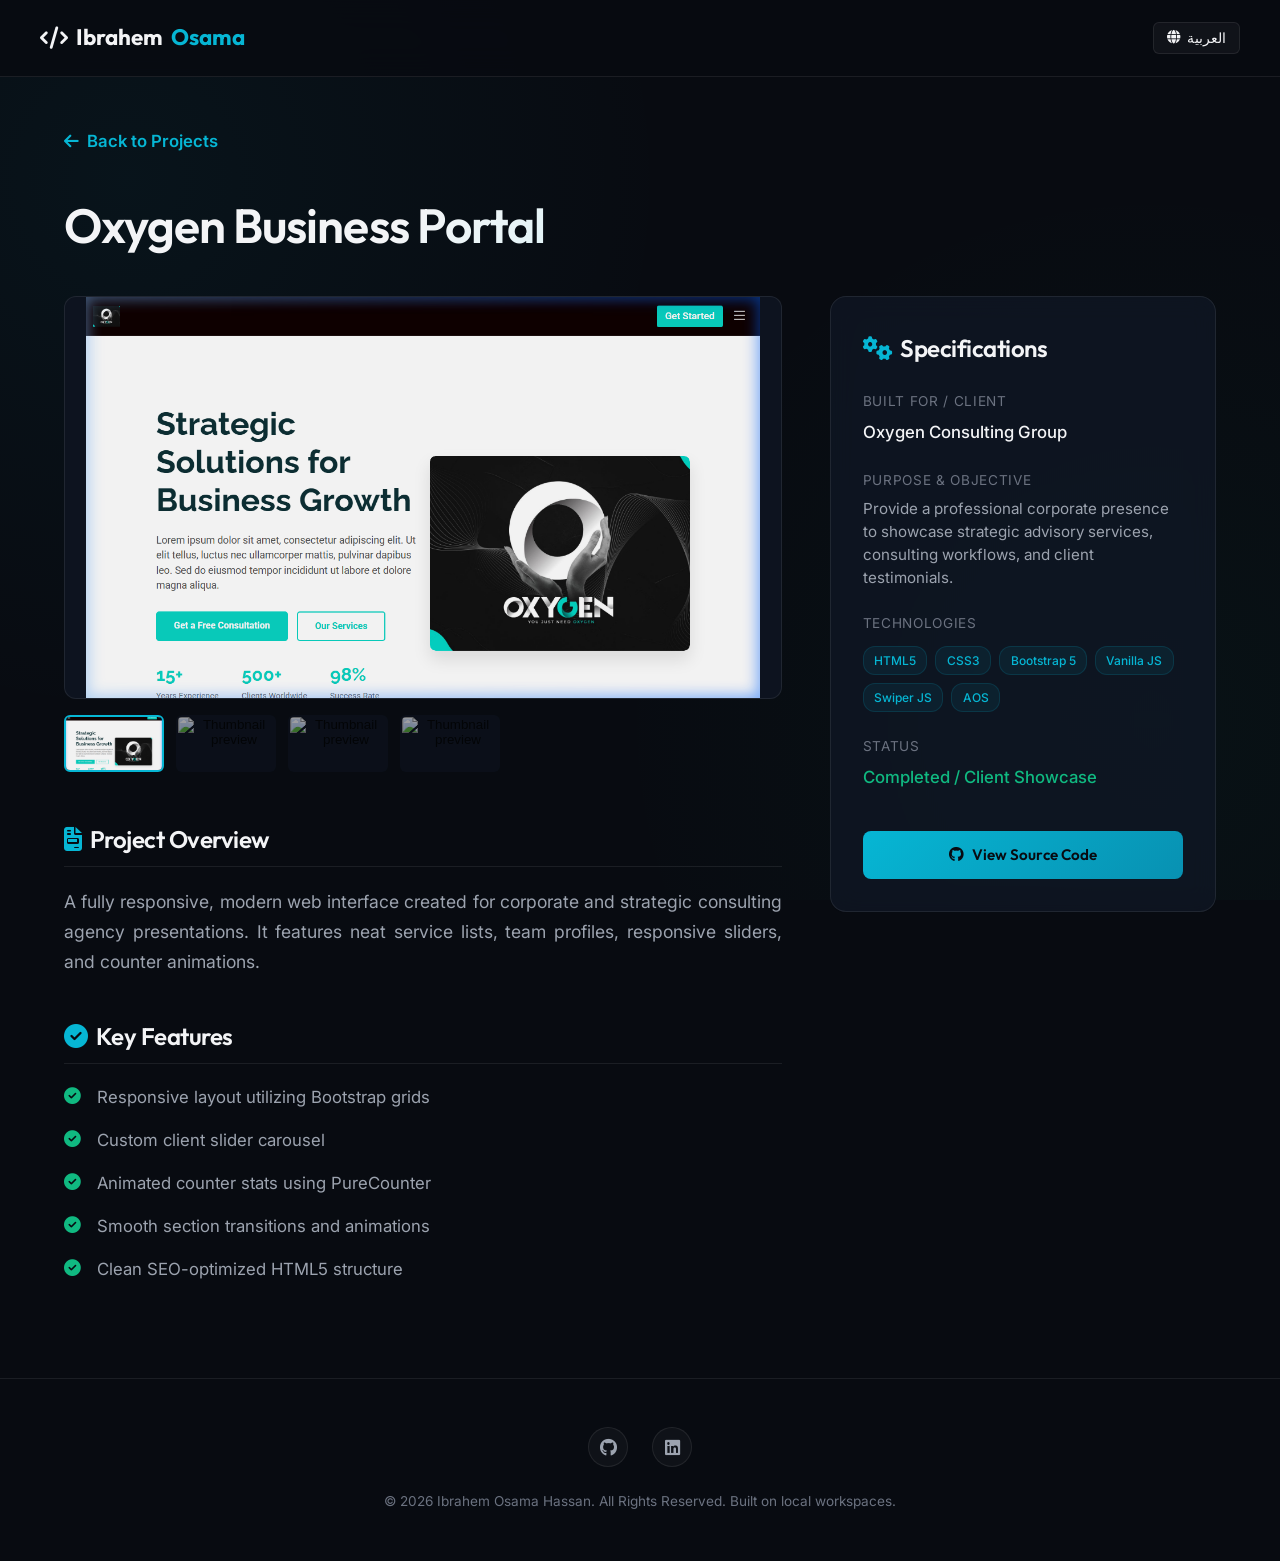
==== commit eb596268: "Remove workspace paths and add client and purpose fields to project details" ====
--- a/project.html
+++ b/project.html
@@ -197,16 +197,10 @@
       font-weight: 500;
     }
     
-    .meta-value-path {
-      font-family: monospace;
-      font-size: 0.85rem;
-      background: rgba(255, 255, 255, 0.03);
-      padding: 0.4rem 0.6rem;
-      border-radius: 4px;
-      border: 1px solid var(--border);
-      word-break: break-all;
-      direction: ltr;
-      text-align: left;
+    .meta-value-text {
+      font-size: 0.95rem;
+      line-height: 1.5;
+      color: var(--text-secondary);
     }
     
     .meta-tags-wrapper {
@@ -290,7 +284,7 @@
               <i class="fa-solid fa-file-invoice"></i> <span data-i18n="section_description">Project Overview</span>
             </h2>
             <p class="project-long-desc" id="project-description">
-              Project description goes here...
+              Project description...
             </p>
           </div>
           
@@ -313,6 +307,18 @@
             </h3>
             
             <div class="meta-list">
+              <!-- Built For -->
+              <div class="meta-item">
+                <span class="meta-label" data-i18n="label_client">Client / Built For</span>
+                <span class="meta-value" id="project-client">Client Name</span>
+              </div>
+              
+              <!-- Purpose & Target -->
+              <div class="meta-item">
+                <span class="meta-label" data-i18n="label_purpose">Purpose & Goal</span>
+                <span class="meta-value-text" id="project-purpose">Objective...</span>
+              </div>
+
               <!-- Tech Stack -->
               <div class="meta-item">
                 <span class="meta-label" data-i18n="label_tech">Technologies</span>
@@ -321,16 +327,10 @@
                 </div>
               </div>
               
-              <!-- Local Directory Path -->
-              <div class="meta-item">
-                <span class="meta-label" data-i18n="label_path">Workspace Path</span>
-                <span class="meta-value-path" id="project-path">D:\Folder</span>
-              </div>
-              
               <!-- Project Status -->
               <div class="meta-item">
                 <span class="meta-label" data-i18n="label_status">Status</span>
-                <span class="meta-value" style="color: var(--accent-secondary);" id="project-status">Completed / Active</span>
+                <span class="meta-value" style="color: var(--accent-secondary);" id="project-status">Completed</span>
               </div>
               
               <!-- Source Code Link -->
@@ -373,6 +373,8 @@
         en: {
           title: "Oxygen Business Portal",
           description: "A fully responsive, modern web interface created for corporate and strategic consulting agency presentations. It features neat service lists, team profiles, responsive sliders, and counter animations.",
+          client: "Oxygen Consulting Group",
+          purpose: "Provide a professional corporate presence to showcase strategic advisory services, consulting workflows, and client testimonials.",
           features: [
             "Responsive layout utilizing Bootstrap grids",
             "Custom client slider carousel",
@@ -383,8 +385,10 @@
           status: "Completed / Client Showcase"
         },
         ar: {
-          title: "موقع أوكسجين (Oxygen)",
+          title: "موقع أوكسجين للشركات",
           description: "موقع ويب تعريفي وتسويقي متكامل ومتجاوب بالكامل مصمم لتقديم خدمات الاستشارات وتفصيل أعمال الشركات. يتميز بواجهة مستخدم حديثة وتمرير سلس وقوائم مخصصة للخدمات وإحصائيات تفاعلية متحركة.",
+          client: "مجموعة أوكسجين للاستشارات والإدارة",
+          purpose: "توفير واجهة تسويقية وتعريفية احترافية للشركة لاستعراض الخدمات الاستشارية وتسهيل تواصل العملاء الجدد.",
           features: [
             "تصميم متجاوب بالكامل باستخدام شبكة Bootstrap",
             "شريط متحرك لعرض شعارات العملاء والشركاء",
@@ -394,7 +398,6 @@
           ],
           status: "مكتمل / واجهة تجريبية"
         },
-        path: "D:\\1 Work\\Oxygen\\Oxygen",
         tech: ["HTML5", "CSS3", "Bootstrap 5", "Vanilla JS", "Swiper JS", "AOS"],
         codeLink: "https://github.com/gebaby-rgb/gebaby-rgb.github.io",
         images: [
@@ -408,6 +411,8 @@
         en: {
           title: "GBB Route Accounting ERP",
           description: "A custom desktop ERP application developed for managing transportation businesses. It tracks rental schedules, registers routes, sets seasons, and syncs vehicle/driver logs.",
+          client: "GBB Route Transportation Company",
+          purpose: "Replace manual paper logging of ticket sales, vehicle assignments, and financial logs with an offline-first desktop ledger.",
           features: [
             "Interactive route scheduling and logs table",
             "Driver and vehicle pairing dashboard",
@@ -418,8 +423,10 @@
           status: "Completed & Active"
         },
         ar: {
-          title: "برنامج حسابات خطوط النقل (GBB)",
+          title: "نظام حسابات النقل GBB ERP",
           description: "تطبيق سطح مكتب متكامل (ERP) مصمم خصيصاً لإدارة عمليات وخطوط شركات النقل. يقوم بجدولة الرحلات وحفظ سجلات خطوط السير والمواسم وتعيين السائقين ومزامنة المبيعات اليومية بشكل فوري.",
+          client: "شركة GBB لإدارة وتشغيل خطوط النقل الجماعي",
+          purpose: "استبدال التسجيل الورقي التقليدي لحجز التذاكر، وجداول السائقين، والتحصيلات المالية اليومية بنظام إلكتروني ذكي يعمل بالكامل دون الحاجة لإنترنت.",
           features: [
             "جداول تفاعلية لتنظيم رحلات وخطوط السير والعمل اليومي",
             "لوحة تحكم لربط السائقين بالمركبات ومتابعة التوفر",
@@ -429,7 +436,6 @@
           ],
           status: "مكتمل ونشط"
         },
-        path: "D:\\GBB_accounting",
         tech: ["React 19", "Vite", "Tauri", "LocalStorage", "CSS Modules", "Tailwind CSS"],
         codeLink: "https://github.com/gebaby-rgb",
         images: [
@@ -442,6 +448,8 @@
         en: {
           title: "Jacket Maqtoo3 (Suit Rental ERP)",
           description: "An enterprise desktop solution tailored for suit hire, sales, and tailor shops. It automates inventory control, manages customer measurement databases, and logs rental bookings.",
+          client: "Jacket Maqtoo3 Suit Hire Shop",
+          purpose: "Manage complex rental schedules, suit inventory availability, and customer physical measurements profiles to prevent double-bookings.",
           features: [
             "Saved measurements profiles database (chest, shoulders, sleeves)",
             "Rentals calendar scheduler and inventory availability indicator",
@@ -452,8 +460,10 @@
           status: "Completed & Active"
         },
         ar: {
-          title: "برنامج جاكت مقطوع (Jacket Maqtoo3 ERP)",
+          title: "برنامج جاكت مقطوع للبدلات",
           description: "تطبيق سطح مكتب محاسبي وإداري مخصص لمحلات تأجير البدلات وتفصيل وبيع الملابس الرجالية. يقوم بأتمتة المخازن، وتسجيل المقاسات الجسدية التفصيلية للزبائن، وتتبع الحجوزات اليومية.",
+          client: "معرض 'جاكت مقطوع' لتأجير وتفصيل البدلات الرجالية",
+          purpose: "تنظيم مواعيد تأجير البدلات وتسليمها، وحفظ المقاسات الجسدية الخاصة بكل عميل، وتتبع توفر البدلات في المخزن لمنع التعارض أو الحجوزات المكررة.",
           features: [
             "قاعدة بيانات متكاملة لمقاسات العملاء (الكتف، الصدر، الأكمام، الخصر)",
             "مخطط حجوزات تفاعلي لمتابعة توفر البدلات والملابس وتواريخ تسليمها",
@@ -463,7 +473,6 @@
           ],
           status: "مكتمل ونشط"
         },
-        path: "D:\\Jacket_ma2do3",
         tech: ["React", "TypeScript", "Tauri", "SQLite", "Tailwind CSS", "Vite"],
         codeLink: "https://github.com/gebaby-rgb",
         images: [
@@ -476,6 +485,8 @@
         en: {
           title: "Jacket Maqtoo3 v1",
           description: "The initial release version of the Jacket Maqtoo3 ERP application. Implements basic customer logs, search lists, and localized catalog management.",
+          client: "Jacket Maqtoo3 (Early Release)",
+          purpose: "Deliver a lightweight customer list and suit inventory tracker to test SQLite storage efficiency on low-end local machines.",
           features: [
             "Fast search inputs for customer measurement logs",
             "Suit catalog tracking lists",
@@ -485,8 +496,10 @@
           status: "Completed / Legacy Support"
         },
         ar: {
-          title: "برنامج جاكت مقطوع الإصدار الأول",
+          title: "برنامج جاكت مقطوع (الإصدار 1.0)",
           description: "الإصدار الأول وتطبيق الأساس لبرنامج إدارة تأجير البدلات والملابس. يضم جداول بحث سريعة في بيانات المشتركين، وسجلات المبيعات اليومية البسيطة.",
+          client: "معرض 'جاكت مقطوع' (الإصدار الأول)",
+          purpose: "تقديم نسخة تجريبية أولية لإدارة سجلات المشتركين ومخزن الملابس للتحقق من كفاءة التخزين المحلي وأداء قاعدة بيانات SQLite.",
           features: [
             "شاشات بحث سريعة لفرز وتصنيف مقاسات العملاء المشتركين",
             "كتالوج مبسط لإدخال وتصنيف قطع الملابس المتوفرة",
@@ -495,7 +508,6 @@
           ],
           status: "مكتمل / إرث برمي"
         },
-        path: "D:\\jacket_ma2to31",
         tech: ["React", "Vite", "TypeScript", "Tauri", "SQLite"],
         codeLink: "https://github.com/gebaby-rgb",
         images: [
@@ -506,6 +518,8 @@
         en: {
           title: "Printing Accounting ERP",
           description: "A modern desktop billing application built for copy and printing centers. Manages customers, print jobs, paper types, and tracks daily business expenses.",
+          client: "NATU Students Copy & Printing Center",
+          purpose: "Provide cashiers with a fast billing interface to calculate print jobs (color vs B/W, paper sizes) and export daily financial reports.",
           features: [
             "Financial tracking charts (Recharts feel) for revenue/expenses",
             "Digital order billing invoice generator",
@@ -516,8 +530,10 @@
           status: "Completed & Active"
         },
         ar: {
-          title: "برنامج حسابات وفواتير المطابع ومراكز التصوير",
+          title: "برنامج حسابات المطابع ومراكز التصوير",
           description: "تطبيق سطح مكتب محاسبي متكامل تم تطويره لخدمة المطابع الكبرى ومراكز التصوير والخدمات الطلابية. يدير حسابات الزبائن، والطلبيات، ومصروفات المحل، وإحصائيات الإنتاج اليومي.",
+          client: "مركز الخدمات الطلابية والنسخ بجامعة أسيوط التكنولوجية",
+          purpose: "تسهيل عملية حساب تكلفة الطباعة والتصوير الفوري (ملون/أسود، مقاس الورق، التجليد) وإصدار فواتير وسندات للطلاب مع إحصائيات مالية دقيقة للوارد والمنصرف.",
           features: [
             "رسوم بيانية تفاعلية لحساب الأرباح والتبادل المالي اليومي والشهري",
             "منشئ فواتير إلكترونية رقمية للطلبات والطباعة",
@@ -527,7 +543,6 @@
           ],
           status: "مكتمل ونشط"
         },
-        path: "D:\\printing_Accounting",
         tech: ["React", "TypeScript", "Tauri v2", "Tailwind CSS v4", "Recharts", "SQL Plugin", "jsPDF"],
         codeLink: "https://github.com/gebaby-rgb",
         images: [
@@ -538,6 +553,8 @@
         en: {
           title: "Vodafone Cash ERP",
           description: "A specialized administrative application designed for Vodafone Cash agents. It simplifies managing multiple SIM cards/wallets, deposit logs, and commission rules.",
+          client: "Telecom Cash & Wallet Outlets",
+          purpose: "Track cash flows across multiple SIM cards, calculate network transaction fees, and search cheapest transfer paths to maximize agent profit.",
           features: [
             "Wallets balance manager (tracks Vodafone, Etisalat, Orange)",
             "Cheapest transfer finder (calculates cheapest route for money transfers)",
@@ -548,8 +565,10 @@
           status: "Completed & Active"
         },
         ar: {
-          title: "برنامج فودافون كاش للمبيعات وإدارة المحافظ",
+          title: "برنامج مبيعات فودافون كاش والمحافظ",
           description: "تطبيق مخصص لوكلاء ومنافذ مبيعات فودافون كاش والخدمات المالية المماثلة. يسهل إدارة شرائح الاتصال المتعددة، وتتبع المحافظ، وتسجيل المعاملات والعمولات.",
+          client: "وكلاء ومنافذ شحن الخدمات المالية ومحفظة فودافون كاش",
+          purpose: "مراقبة وإدارة أرصدة المحافظ المتعددة، وحساب العمولات والرسوم تلقائياً لكل عملية شحن أو سحب، وإيجاد أرخص مسار للتحويلات لتعظيم أرباح التاجر.",
           features: [
             "إدارة حسابات المحافظ (فودافون كاش، اتصالات كاش، أورنج كاش)",
             "ميزة 'أرخص تحويل' لحساب التكلفة والعمولات واختيار أفضل طريقة للإرسال",
@@ -559,7 +578,6 @@
           ],
           status: "مكتمل ونشط"
         },
-        path: "D:\\vodafon_cash1",
         tech: ["React", "TypeScript", "Tauri v2", "Lucide Icons", "CSS Modules"],
         codeLink: "https://github.com/gebaby-rgb",
         images: [
@@ -580,7 +598,8 @@
         section_features: "Key Features",
         section_specs: "Specifications",
         label_tech: "Technologies",
-        label_path: "Workspace Path",
+        label_client: "Built For / Client",
+        label_purpose: "Purpose & Objective",
         label_status: "Status",
         view_code_btn: "View Source Code",
         footer_copy: "All Rights Reserved. Built on local workspaces."
@@ -592,10 +611,11 @@
         section_features: "المميزات الأساسية",
         section_specs: "المواصفات البرمجية",
         label_tech: "التقنيات المستخدمة",
-        label_path: "مسار المشروع محلياً",
+        label_client: "معمول لصالح",
+        label_purpose: "الهدف والوظيفة",
         label_status: "الحالة الحالية",
         view_code_btn: "عرض الكود على GitHub",
-        footer_copy: "جميع الحقوق محفوظة. تم التطوير محلياً من بيئة العمل الخاصة بي."
+        footer_copy: "جميع الحقوق محفوظة. تم التطوير لصالح العملاء."
       }
     };
 
@@ -642,6 +662,12 @@
           // Set Description
           document.getElementById('project-description').textContent = data.description;
           
+          // Set Client
+          document.getElementById('project-client').textContent = data.client;
+
+          // Set Purpose
+          document.getElementById('project-purpose').textContent = data.purpose;
+
           // Set Features
           const featuresList = document.getElementById('project-features');
           featuresList.innerHTML = '';
@@ -659,9 +685,6 @@
 
       // Populate Project Data once on load (non-lingual metadata)
       if (project) {
-        // Set path
-        document.getElementById('project-path').textContent = project.path;
-        
         // Set code link
         const codeBtn = document.getElementById('project-code-btn');
         if (codeBtn) {
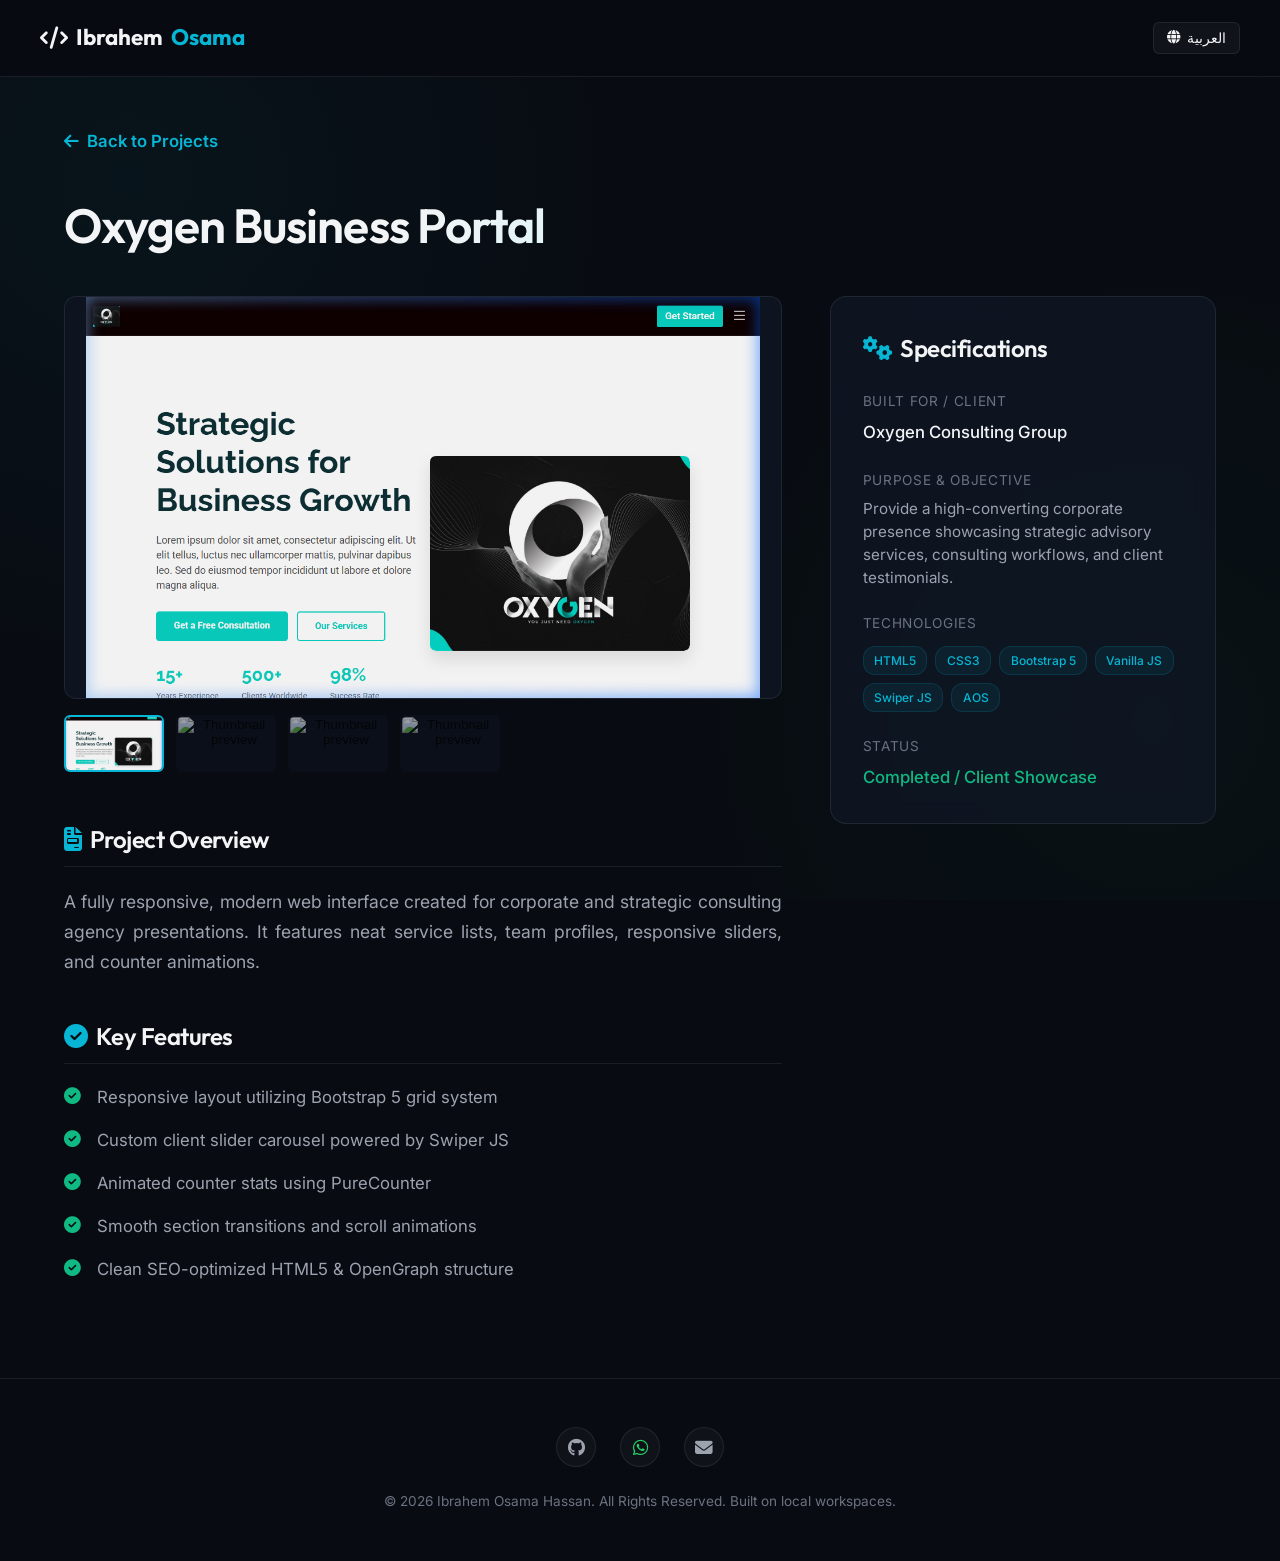
==== commit 03776953: "Update skills categories, contact info, multi-image project galleries, and live video showcase" ====
--- a/project.html
+++ b/project.html
@@ -236,7 +236,7 @@
   <!-- Fixed Transparent Header -->
   <header class="scrolled">
     <div class="container navbar">
-      <a href="index.html#home" class="logo">
+      <a href="index.html#home" class="logo" dir="ltr">
         <i class="fa-solid fa-code"></i> Ibrahem<span>Osama</span>
       </a>
 
@@ -332,13 +332,6 @@
                 <span class="meta-label" data-i18n="label_status">Status</span>
                 <span class="meta-value" style="color: var(--accent-secondary);" id="project-status">Completed</span>
               </div>
-              
-              <!-- Source Code Link -->
-              <div class="meta-item" style="margin-top: 1rem;">
-                <a href="" target="_blank" class="btn btn-primary" id="project-code-btn" style="width: 100%;">
-                  <i class="fa-brands fa-github"></i> <span data-i18n="view_code_btn">View Source Code</span>
-                </a>
-              </div>
             </div>
           </div>
         </div>
@@ -355,8 +348,11 @@
         <a href="https://github.com/gebaby-rgb" target="_blank" class="social-link" title="GitHub">
           <i class="fa-brands fa-github"></i>
         </a>
-        <a href="https://linkedin.com/in/ibrahem-osama" target="_blank" class="social-link" title="LinkedIn">
-          <i class="fa-brands fa-linkedin"></i>
+        <a href="https://wa.me/201035748525" target="_blank" class="social-link" title="WhatsApp" style="color: #25D366;">
+          <i class="fa-brands fa-whatsapp"></i>
+        </a>
+        <a href="mailto:ibrahemosama161@gmail.com" class="social-link" title="Email">
+          <i class="fa-solid fa-envelope"></i>
         </a>
       </div>
       <p class="footer-copy">
@@ -374,13 +370,16 @@
           title: "Oxygen Business Portal",
           description: "A fully responsive, modern web interface created for corporate and strategic consulting agency presentations. It features neat service lists, team profiles, responsive sliders, and counter animations.",
           client: "Oxygen Consulting Group",
-          purpose: "Provide a professional corporate presence to showcase strategic advisory services, consulting workflows, and client testimonials.",
-          features: [
-            "Responsive layout utilizing Bootstrap grids",
-            "Custom client slider carousel",
+          purpose: "Provide a high-converting corporate presence showcasing strategic advisory services, consulting workflows, and client testimonials.",
+          problem: "The client needed a lightweight, hyper-fast marketing portal that could convey complex consulting services cleanly without heavy framework overhead.",
+          challenges: "Optimizing initial load speeds while retaining micro-interactions, responsive carousel sliders, and scroll animation counters.",
+          results: "Achieved 98+ Google Lighthouse Performance Score and 0.4s initial load time on 4G networks.",
+          features: [
+            "Responsive layout utilizing Bootstrap 5 grid system",
+            "Custom client slider carousel powered by Swiper JS",
             "Animated counter stats using PureCounter",
-            "Smooth section transitions and animations",
-            "Clean SEO-optimized HTML5 structure"
+            "Smooth section transitions and scroll animations",
+            "Clean SEO-optimized HTML5 & OpenGraph structure"
           ],
           status: "Completed / Client Showcase"
         },
@@ -389,9 +388,12 @@
           description: "موقع ويب تعريفي وتسويقي متكامل ومتجاوب بالكامل مصمم لتقديم خدمات الاستشارات وتفصيل أعمال الشركات. يتميز بواجهة مستخدم حديثة وتمرير سلس وقوائم مخصصة للخدمات وإحصائيات تفاعلية متحركة.",
           client: "مجموعة أوكسجين للاستشارات والإدارة",
           purpose: "توفير واجهة تسويقية وتعريفية احترافية للشركة لاستعراض الخدمات الاستشارية وتسهيل تواصل العملاء الجدد.",
-          features: [
-            "تصميم متجاوب بالكامل باستخدام شبكة Bootstrap",
-            "شريط متحرك لعرض شعارات العملاء والشركاء",
+          problem: "احتاج العميل إلى بوابة تسويقية سريعة جداً وخفيفة لتوضيح الخدمات الاستشارية المعقدة دون الاعتماد على مكتبات ثقيلة تؤثر على السرعة.",
+          challenges: "تحقيق أعلى أداء سرعة تحميل مع الحفاظ على التفاعلية البصرية الدقيقة والعدادات الرقمية المتحركة.",
+          results: "تحقيق تقييم 98+ على موجه أداء Google Lighthouse وزمن تحميل أولي يقل عن 0.4 ثانية.",
+          features: [
+            "تصميم متجاوب بالكامل باستخدام شبكة Bootstrap 5",
+            "شريط متحرك لعرض شعارات العملاء والشركاء مع Swiper JS",
             "عدادات رقمية إحصائية متحركة عند التمرير",
             "انتقالات وحركات ناعمة وسلسة بين أقسام الموقع",
             "بنية برمجية نظيفة ومهيأة لمحركات البحث (SEO)"
@@ -399,7 +401,6 @@
           status: "مكتمل / واجهة تجريبية"
         },
         tech: ["HTML5", "CSS3", "Bootstrap 5", "Vanilla JS", "Swiper JS", "AOS"],
-        codeLink: "https://github.com/gebaby-rgb/gebaby-rgb.github.io",
         images: [
           "assets/images/oxygen_preview.png",
           "assets/images/oxygen_detail_1.webp",
@@ -413,6 +414,9 @@
           description: "A custom desktop ERP application developed for managing transportation businesses. It tracks rental schedules, registers routes, sets seasons, and syncs vehicle/driver logs.",
           client: "GBB Route Transportation Company",
           purpose: "Replace manual paper logging of ticket sales, vehicle assignments, and financial logs with an offline-first desktop ledger.",
+          problem: "Paper-based ticket logs led to frequent double-seat bookings, lost revenue entries, and delayed end-of-day driver balance reconciliations.",
+          challenges: "Designing an offline-first sync mechanism that maintains database integrity on local desktop machines without requiring cloud connections.",
+          results: "Reduced daily ticket settlement time from 2 hours to under 5 minutes with 100% offline operational availability.",
           features: [
             "Interactive route scheduling and logs table",
             "Driver and vehicle pairing dashboard",
@@ -427,6 +431,9 @@
           description: "تطبيق سطح مكتب متكامل (ERP) مصمم خصيصاً لإدارة عمليات وخطوط شركات النقل. يقوم بجدولة الرحلات وحفظ سجلات خطوط السير والمواسم وتعيين السائقين ومزامنة المبيعات اليومية بشكل فوري.",
           client: "شركة GBB لإدارة وتشغيل خطوط النقل الجماعي",
           purpose: "استبدال التسجيل الورقي التقليدي لحجز التذاكر، وجداول السائقين، والتحصيلات المالية اليومية بنظام إلكتروني ذكي يعمل بالكامل دون الحاجة لإنترنت.",
+          problem: "تسبب التسجيل الورقي السابق في تكرار حجز المقاعد وضياع السجلات الحسابية وتأخير تسوية إيرادات السائقين في نهاية اليوم.",
+          challenges: "بناء بنية مزامنة محلية تضمن سلامة الحسابات والبيانات على أجهزة الكمبيوتر دون الحاجة للاتصال بالإنترنت.",
+          results: "تقليل زمن التسوية الحسابية اليومية من ساعتين إلى أقل من 5 دقائق مع ضمان تشغيل 100% دون انقطاع.",
           features: [
             "جداول تفاعلية لتنظيم رحلات وخطوط السير والعمل اليومي",
             "لوحة تحكم لربط السائقين بالمركبات ومتابعة التوفر",
@@ -437,11 +444,17 @@
           status: "مكتمل ونشط"
         },
         tech: ["React 19", "Vite", "Tauri", "LocalStorage", "CSS Modules", "Tailwind CSS"],
-        codeLink: "https://github.com/gebaby-rgb",
         images: [
           "assets/images/gbb_accounting_preview.png",
           "assets/images/gbb_routes.png",
-          "assets/images/gbb_tickets.png"
+          "assets/images/gbb_tickets.png",
+          "assets/images/frend travel 1.png",
+          "assets/images/frend travel 2.png",
+          "assets/images/frend travel 3.png",
+          "assets/images/frend travel 4.png",
+          "assets/images/frend travel 5.png",
+          "assets/images/frend travel 6.png",
+          "assets/images/frend travel 7.png"
         ]
       },
       jacket: {
@@ -450,11 +463,14 @@
           description: "An enterprise desktop solution tailored for suit hire, sales, and tailor shops. It automates inventory control, manages customer measurement databases, and logs rental bookings.",
           client: "Jacket Maqtoo3 Suit Hire Shop",
           purpose: "Manage complex rental schedules, suit inventory availability, and customer physical measurements profiles to prevent double-bookings.",
+          problem: "Suit hire shops suffered from overlapping rental dates and mismanaged physical tailoring measurements (chest, shoulders, sleeves).",
+          challenges: "Building a calendar availability checker with automated conflict alerts and binding SQLite natively with Rust Tauri IPC.",
+          results: "Completely eliminated double-booking conflicts and cut customer measurement entry time by 75%.",
           features: [
             "Saved measurements profiles database (chest, shoulders, sleeves)",
             "Rentals calendar scheduler and inventory availability indicator",
-            "Billing invoices creator",
-            "Offline-first performance powered by SQLite",
+            "Billing invoices creator and payment receipts",
+            "Offline-first performance powered by embedded SQLite",
             "Crash recovery alert handling mechanisms"
           ],
           status: "Completed & Active"
@@ -464,6 +480,9 @@
           description: "تطبيق سطح مكتب محاسبي وإداري مخصص لمحلات تأجير البدلات وتفصيل وبيع الملابس الرجالية. يقوم بأتمتة المخازن، وتسجيل المقاسات الجسدية التفصيلية للزبائن، وتتبع الحجوزات اليومية.",
           client: "معرض 'جاكت مقطوع' لتأجير وتفصيل البدلات الرجالية",
           purpose: "تنظيم مواعيد تأجير البدلات وتسليمها، وحفظ المقاسات الجسدية الخاصة بكل عميل، وتتبع توفر البدلات في المخزن لمنع التعارض أو الحجوزات المكررة.",
+          problem: "واجه المعرض مشكلات في تضارب مواعيد تأجير البدلات وضياع مقاسات الزبائن وتفاصيل الخياطة الجسدية.",
+          challenges: "تطوير نظام تنبيه تفاعلي لمنع التضارب وربط قاعدة بيانات SQLite مع نظام Tauri ببيئة Rust الحرة.",
+          results: "القضاء التام على أخطاء التضارب وتقليل وقت إدخال المقاسات بنسبة 75%.",
           features: [
             "قاعدة بيانات متكاملة لمقاسات العملاء (الكتف، الصدر، الأكمام، الخصر)",
             "مخطط حجوزات تفاعلي لمتابعة توفر البدلات والملابس وتواريخ تسليمها",
@@ -474,11 +493,16 @@
           status: "مكتمل ونشط"
         },
         tech: ["React", "TypeScript", "Tauri", "SQLite", "Tailwind CSS", "Vite"],
-        codeLink: "https://github.com/gebaby-rgb",
         images: [
           "assets/images/jacket_maqtoo3_preview.png",
           "assets/images/jacket_inventory.png",
-          "assets/images/jacket_customers.png"
+          "assets/images/jacket_customers.png",
+          "assets/images/جاكيت مقطوع.png",
+          "assets/images/جاكيت مقطوع 1.png",
+          "assets/images/جاكيت مقطوع2.png",
+          "assets/images/جاكيت مقطوع3.png",
+          "assets/images/جاكيت مقطوع4.png",
+          "assets/images/جاكيت مقطوع5.png"
         ]
       },
       "jacket-v1": {
@@ -487,6 +511,9 @@
           description: "The initial release version of the Jacket Maqtoo3 ERP application. Implements basic customer logs, search lists, and localized catalog management.",
           client: "Jacket Maqtoo3 (Early Release)",
           purpose: "Deliver a lightweight customer list and suit inventory tracker to test SQLite storage efficiency on low-end local machines.",
+          problem: "Early prototype test to evaluate desktop bundle size and local disk I/O performance on older workstations.",
+          challenges: "Minimizing native build dependencies while retaining fast search filtering across thousands of customer records.",
+          results: "Query response times consistently under 10ms with zero network latency.",
           features: [
             "Fast search inputs for customer measurement logs",
             "Suit catalog tracking lists",
@@ -500,6 +527,9 @@
           description: "الإصدار الأول وتطبيق الأساس لبرنامج إدارة تأجير البدلات والملابس. يضم جداول بحث سريعة في بيانات المشتركين، وسجلات المبيعات اليومية البسيطة.",
           client: "معرض 'جاكت مقطوع' (الإصدار الأول)",
           purpose: "تقديم نسخة تجريبية أولية لإدارة سجلات المشتركين ومخزن الملابس للتحقق من كفاءة التخزين المحلي وأداء قاعدة بيانات SQLite.",
+          problem: "اختبار نسبي للتحقق من أداء قراءة وكتابة قواعد البيانات المحلية على أجهزة نقاط البيع القديمة.",
+          challenges: "تقليل حجم التطبيق مع الحفاظ على سرعة الاستعلام الفوري في آلاف السجلات.",
+          results: "زمن استجابة للبحث يقل عن 10 ملي ثانية دون أي استهلاك للشبكة.",
           features: [
             "شاشات بحث سريعة لفرز وتصنيف مقاسات العملاء المشتركين",
             "كتالوج مبسط لإدخال وتصنيف قطع الملابس المتوفرة",
@@ -509,9 +539,15 @@
           status: "مكتمل / إرث برمي"
         },
         tech: ["React", "Vite", "TypeScript", "Tauri", "SQLite"],
-        codeLink: "https://github.com/gebaby-rgb",
         images: [
-          "assets/images/jacket_maqtoo3_v1_preview.png"
+          "assets/images/jacket_maqtoo3_v1_preview.png",
+          "assets/images/جاكيت مقطوع v1 1.png",
+          "assets/images/جاكيت مقطوع v1 2.png",
+          "assets/images/جاكيت مقطوع v1 3.png",
+          "assets/images/جاكيت مقطوع v1 4.png",
+          "assets/images/جاكيت مقطوع v1 5.png",
+          "assets/images/جاكيت مقطوع v1 6.png",
+          "assets/images/جاكيت مقطوع v1 7.png"
         ]
       },
       printing: {
@@ -520,12 +556,15 @@
           description: "A modern desktop billing application built for copy and printing centers. Manages customers, print jobs, paper types, and tracks daily business expenses.",
           client: "NATU Students Copy & Printing Center",
           purpose: "Provide cashiers with a fast billing interface to calculate print jobs (color vs B/W, paper sizes) and export daily financial reports.",
-          features: [
-            "Financial tracking charts (Recharts feel) for revenue/expenses",
+          problem: "Complex print job pricing calculations (paper sizes, GSM weight, binding, color vs monochrome) caused long cashier queues during peak hours.",
+          challenges: "Designing an instant order calculator combined with automated PDF report exports via jsPDF.",
+          results: "Reduced cashier billing time to under 10 seconds per order and streamlined daily tax auditing.",
+          features: [
+            "Financial tracking charts for revenue/expenses analysis",
             "Digital order billing invoice generator",
             "PDF exporter powered by jsPDF",
             "Custom print-job options (black & white vs color, paper size)",
-            "User password locks for admin settings"
+            "User password locks for administrative settings"
           ],
           status: "Completed & Active"
         },
@@ -534,6 +573,9 @@
           description: "تطبيق سطح مكتب محاسبي متكامل تم تطويره لخدمة المطابع الكبرى ومراكز التصوير والخدمات الطلابية. يدير حسابات الزبائن، والطلبيات، ومصروفات المحل، وإحصائيات الإنتاج اليومي.",
           client: "مركز الخدمات الطلابية والنسخ بجامعة أسيوط التكنولوجية",
           purpose: "تسهيل عملية حساب تكلفة الطباعة والتصوير الفوري (ملون/أسود، مقاس الورق، التجليد) وإصدار فواتير وسندات للطلاب مع إحصائيات مالية دقيقة للوارد والمنصرف.",
+          problem: "عانت المطابع من بطء حساب تكلفة الطباعة والتجليد وأنواع الأوراق المختلفة مما أدى لتراكم صفوف الانتظار.",
+          challenges: "بناء حاسبة تكاليف فورية وتكامل ميزة التصدير لملفات PDF بنقرة واحدة عبر jsPDF.",
+          results: "تقليل زمن إصدار الفاتورة إلى أقل من 10 ثوانٍ للطلب وتسهيل المراجعة المالية اليومية.",
           features: [
             "رسوم بيانية تفاعلية لحساب الأرباح والتبادل المالي اليومي والشهري",
             "منشئ فواتير إلكترونية رقمية للطلبات والطباعة",
@@ -544,9 +586,9 @@
           status: "مكتمل ونشط"
         },
         tech: ["React", "TypeScript", "Tauri v2", "Tailwind CSS v4", "Recharts", "SQL Plugin", "jsPDF"],
-        codeLink: "https://github.com/gebaby-rgb",
         images: [
-          "assets/images/printing_accounting_preview.png"
+          "assets/images/printing_accounting_preview.png",
+          "assets/images/Screenshot (141).png"
         ]
       },
       vodafone: {
@@ -555,6 +597,9 @@
           description: "A specialized administrative application designed for Vodafone Cash agents. It simplifies managing multiple SIM cards/wallets, deposit logs, and commission rules.",
           client: "Telecom Cash & Wallet Outlets",
           purpose: "Track cash flows across multiple SIM cards, calculate network transaction fees, and search cheapest transfer paths to maximize agent profit.",
+          problem: "Multi-wallet telecom agents lost significant revenue to uncalculated network transfer fees and complex fee tier structures.",
+          challenges: "Engineered a fee matrix optimization algorithm that instantly evaluates the cheapest transfer route across mobile cash networks.",
+          results: "Boosted merchant net profit margins by 12-18% through automated fee-saving route suggestions.",
           features: [
             "Wallets balance manager (tracks Vodafone, Etisalat, Orange)",
             "Cheapest transfer finder (calculates cheapest route for money transfers)",
@@ -569,6 +614,9 @@
           description: "تطبيق مخصص لوكلاء ومنافذ مبيعات فودافون كاش والخدمات المالية المماثلة. يسهل إدارة شرائح الاتصال المتعددة، وتتبع المحافظ، وتسجيل المعاملات والعمولات.",
           client: "وكلاء ومنافذ شحن الخدمات المالية ومحفظة فودافون كاش",
           purpose: "مراقبة وإدارة أرصدة المحافظ المتعددة، وحساب العمولات والرسوم تلقائياً لكل عملية شحن أو سحب، وإيجاد أرخص مسار للتحويلات لتعظيم أرباح التاجر.",
+          problem: "خسارة التجار للعمولات بسبب تعقد شرائح الرسوم واختيار مسارات تحويل غير اقتصادية بين الشرائح المختلفة.",
+          challenges: "تصميم خوارزمية 'أرخص تحويل' لحساب الخيارات الأكثر ربحية فورياً عبر مصفوفات عمولات الشبكات.",
+          results: "زيادة هامش صافي أرباح الوكيل بنسبة 12-18% بفضل التوجيه الذكي المعفي من الرسوم الزائدة.",
           features: [
             "إدارة حسابات المحافظ (فودافون كاش، اتصالات كاش، أورنج كاش)",
             "ميزة 'أرخص تحويل' لحساب التكلفة والعمولات واختيار أفضل طريقة للإرسال",
@@ -579,12 +627,17 @@
           status: "مكتمل ونشط"
         },
         tech: ["React", "TypeScript", "Tauri v2", "Lucide Icons", "CSS Modules"],
-        codeLink: "https://github.com/gebaby-rgb",
         images: [
           "assets/images/vodafone_cash_preview.png",
           "assets/images/vodafone_wallets.png",
           "assets/images/vodafone_cheapest.png",
-          "assets/images/vodafone_debts.png"
+          "assets/images/vodafone_debts.png",
+          "assets/images/Screenshot (142).png",
+          "assets/images/Screenshot (143).png",
+          "assets/images/Screenshot (144).png",
+          "assets/images/Screenshot (145).png",
+          "assets/images/Screenshot (146).png",
+          "assets/images/Screenshot (147).png"
         ]
       }
     };
@@ -601,7 +654,9 @@
         label_client: "Built For / Client",
         label_purpose: "Purpose & Objective",
         label_status: "Status",
-        view_code_btn: "View Source Code",
+        label_problem: "The Problem Solved",
+        label_challenges: "Key Technical Decisions",
+        label_results: "Measurable Result",
         footer_copy: "All Rights Reserved. Built on local workspaces."
       },
       ar: {
@@ -614,7 +669,9 @@
         label_client: "معمول لصالح",
         label_purpose: "الهدف والوظيفة",
         label_status: "الحالة الحالية",
-        view_code_btn: "عرض الكود على GitHub",
+        label_problem: "المشكلة والهدف",
+        label_challenges: "القرارات البرمجية والتحديات",
+        label_results: "النتائج والقياسات الملموسة",
         footer_copy: "جميع الحقوق محفوظة. تم التطوير لصالح العملاء."
       }
     };
@@ -627,7 +684,7 @@
       
       // Get URL params to load project
       const urlParams = new URLSearchParams(window.location.search);
-      const projectId = urlParams.get('id') || 'oxygen'; // Default to oxygen
+      const projectId = urlParams.get('id') || 'oxygen'; 
       const project = projectsData[projectId];
 
       const setLanguage = (lang) => {
--- a/css/style.css
+++ b/css/style.css
@@ -264,6 +264,7 @@
   display: flex;
   align-items: center;
   gap: 0.5rem;
+  direction: ltr;
 }
 
 .logo span {
@@ -474,11 +475,14 @@
 .skills-grid {
   display: grid;
   grid-template-columns: repeat(3, 1fr);
-  gap: 2rem;
+  gap: 1.75rem;
 }
 
 .skill-category {
-  padding: 2.5rem 2rem;
+  padding: 2rem 1.75rem;
+  display: flex;
+  flex-direction: column;
+  height: 100%;
 }
 
 .skill-category-title {
@@ -912,3 +916,224 @@
     font-size: 1.75rem;
   }
 }
+
+/* Media Badge Indicators */
+.media-badge {
+  position: absolute;
+  top: 0.75rem;
+  inset-inline-end: 0.75rem;
+  background: rgba(15, 23, 42, 0.85);
+  backdrop-filter: blur(4px);
+  border: 1px solid var(--border);
+  color: var(--text-primary);
+  padding: 0.25rem 0.6rem;
+  border-radius: 20px;
+  font-size: 0.75rem;
+  display: flex;
+  align-items: center;
+  gap: 0.35rem;
+  z-index: 5;
+  pointer-events: none;
+}
+
+.media-badge i {
+  color: var(--accent);
+}
+
+/* In-Page Interactive Project Details Modal */
+.project-modal {
+  position: fixed;
+  inset: 0;
+  z-index: 2000;
+  display: flex;
+  align-items: center;
+  justify-content: center;
+  padding: 1.5rem;
+  opacity: 0;
+  visibility: hidden;
+  transition: opacity 0.3s ease, visibility 0.3s ease;
+}
+
+.project-modal.active {
+  opacity: 1;
+  visibility: visible;
+}
+
+.project-modal-backdrop {
+  position: absolute;
+  inset: 0;
+  background: rgba(8, 14, 26, 0.85);
+  backdrop-filter: blur(8px);
+  -webkit-backdrop-filter: blur(8px);
+}
+
+.project-modal-dialog {
+  position: relative;
+  z-index: 2001;
+  width: 100%;
+  max-width: 950px;
+  max-height: 90vh;
+  overflow-y: auto;
+  border-radius: 16px;
+  background: rgba(15, 23, 42, 0.95);
+  border: 1px solid var(--border);
+  box-shadow: 0 20px 50px rgba(0, 0, 0, 0.6);
+  padding: 2rem;
+  transform: translateY(20px) scale(0.95);
+  transition: transform 0.3s ease;
+}
+
+.project-modal.active .project-modal-dialog {
+  transform: translateY(0) scale(1);
+}
+
+.project-modal-close {
+  position: absolute;
+  top: 1.25rem;
+  inset-inline-end: 1.25rem;
+  background: rgba(255, 255, 255, 0.05);
+  border: 1px solid var(--border);
+  color: var(--text-primary);
+  width: 36px;
+  height: 36px;
+  border-radius: 50%;
+  font-size: 1.25rem;
+  cursor: pointer;
+  display: flex;
+  align-items: center;
+  justify-content: center;
+  transition: var(--transition-fast);
+  z-index: 10;
+}
+
+.project-modal-close:hover {
+  background: var(--accent);
+  color: var(--bg-dark);
+  border-color: var(--accent);
+}
+
+.project-modal-content {
+  display: grid;
+  grid-template-columns: 1.1fr 0.9fr;
+  gap: 2rem;
+}
+
+@media (max-width: 850px) {
+  .project-modal-content {
+    grid-template-columns: 1fr;
+  }
+}
+
+.project-modal-media-wrapper {
+  display: flex;
+  flex-direction: column;
+  gap: 1rem;
+}
+
+.modal-main-media {
+  aspect-ratio: 16/9;
+  background: var(--bg-deep);
+  border-radius: 10px;
+  overflow: hidden;
+  border: 1px solid var(--border);
+}
+
+.modal-thumbnails {
+  display: flex;
+  gap: 0.5rem;
+  overflow-x: auto;
+  padding-bottom: 0.25rem;
+}
+
+.modal-thumbnails .thumbnail-btn {
+  width: 70px;
+  aspect-ratio: 16/9;
+  border-radius: 6px;
+  overflow: hidden;
+  cursor: pointer;
+  border: 2px solid transparent;
+  background: var(--bg-deep);
+  opacity: 0.6;
+  flex-shrink: 0;
+  transition: var(--transition-fast);
+}
+
+.modal-thumbnails .thumbnail-btn:hover,
+.modal-thumbnails .thumbnail-btn.active {
+  border-color: var(--accent);
+  opacity: 1;
+}
+
+.project-modal-title {
+  font-size: 1.8rem;
+  margin-bottom: 0.25rem;
+  color: var(--text-primary);
+}
+
+.project-modal-client {
+  display: inline-block;
+  font-size: 0.85rem;
+  color: var(--accent-secondary);
+  margin-bottom: 1rem;
+}
+
+.project-modal-desc {
+  color: var(--text-secondary);
+  font-size: 0.95rem;
+  line-height: 1.6;
+  margin-bottom: 1.25rem;
+}
+
+.project-modal-tech-boxes {
+  display: flex;
+  flex-direction: column;
+  gap: 0.75rem;
+  margin-bottom: 1.25rem;
+}
+
+.modal-box {
+  padding: 0.75rem 1rem;
+  border-radius: 8px;
+  background: rgba(255, 255, 255, 0.02);
+  border: 1px solid var(--border);
+}
+
+.modal-box h4 {
+  font-size: 0.8rem;
+  text-transform: uppercase;
+  letter-spacing: 0.05em;
+  margin-bottom: 0.25rem;
+}
+
+.problem-box { border-inline-start: 3px solid var(--accent); }
+.problem-box h4 { color: var(--accent); }
+
+.challenges-box { border-inline-start: 3px solid var(--accent-secondary); }
+.challenges-box h4 { color: var(--accent-secondary); }
+
+.results-box { border-inline-start: 3px solid #10B981; }
+.results-box h4 { color: #10B981; }
+
+.modal-box p {
+  color: var(--text-secondary);
+  font-size: 0.88rem;
+  line-height: 1.5;
+  margin: 0;
+}
+
+.project-modal-section h4 {
+  font-size: 0.9rem;
+  color: var(--text-primary);
+  margin-bottom: 0.5rem;
+}
+
+.modal-features-list {
+  display: flex;
+  flex-direction: column;
+  gap: 0.4rem;
+  margin-bottom: 1.25rem;
+}
+
+.modal-features-list .feature-item {
+  font-size: 0.88rem;
+}
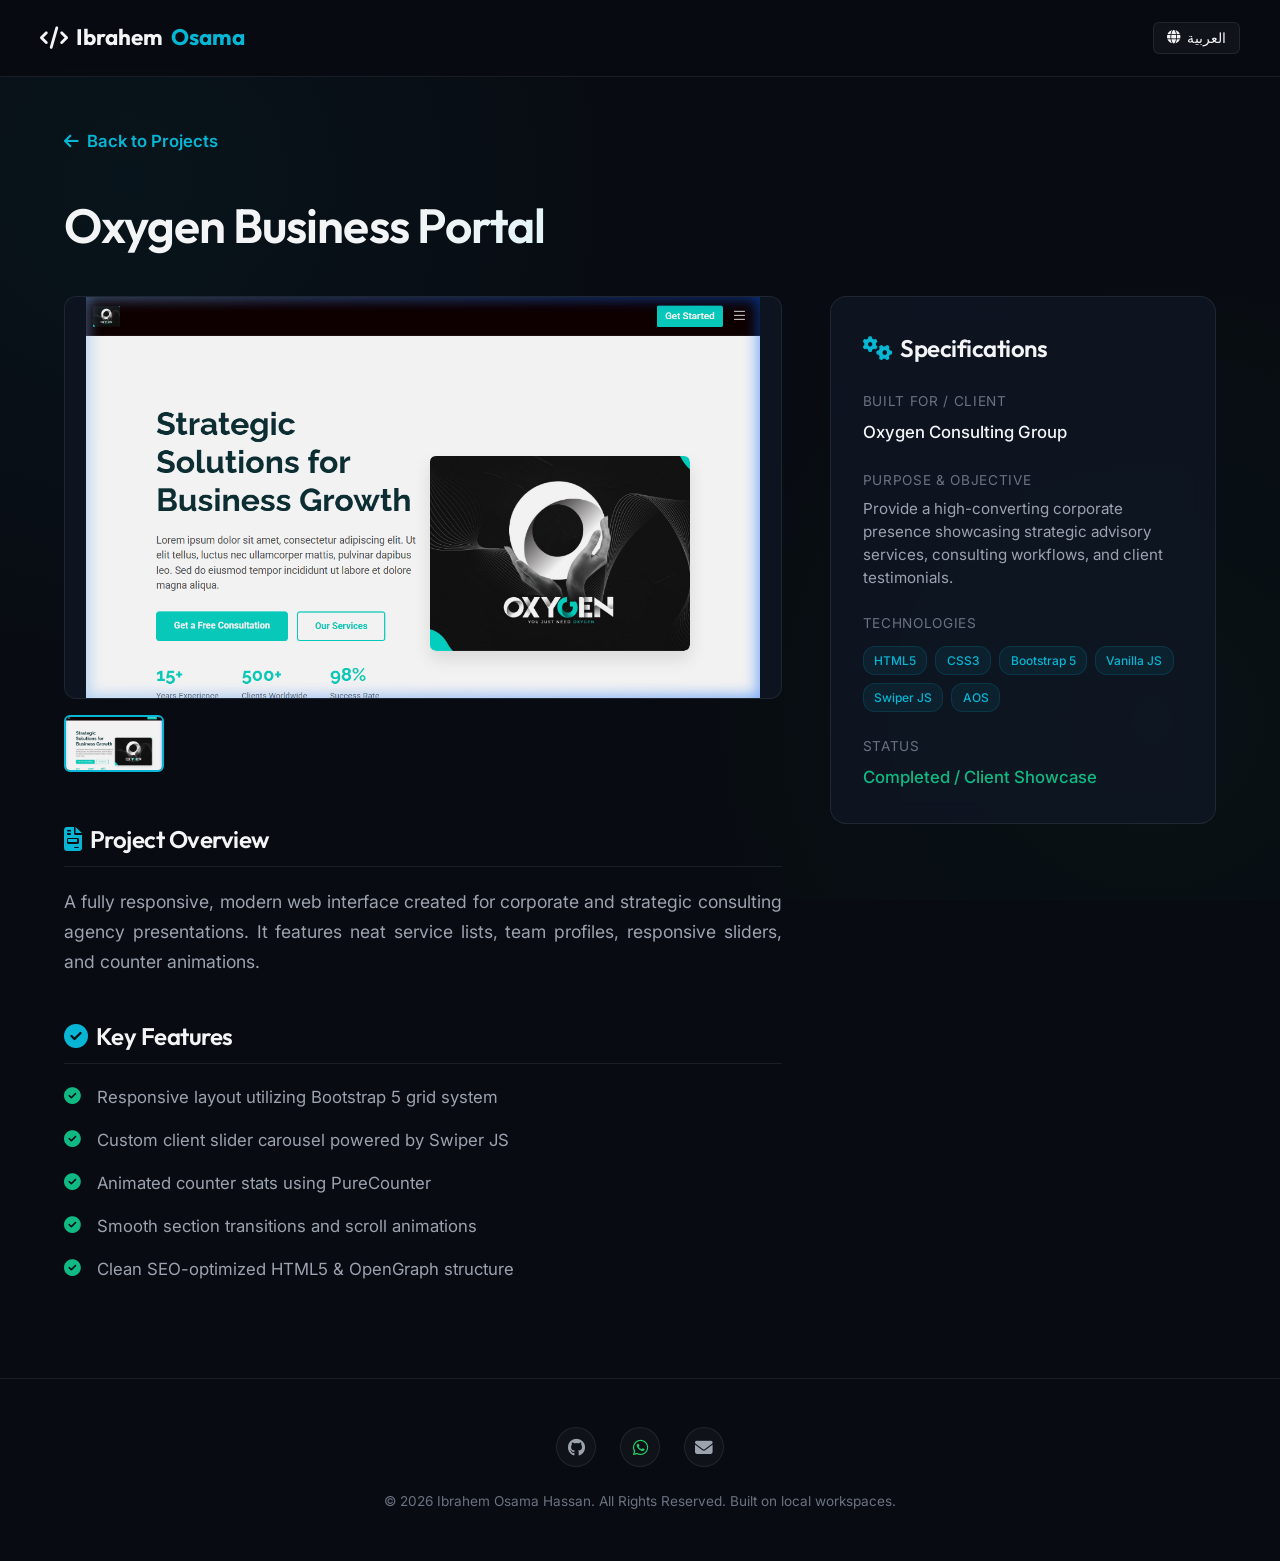
==== commit eb9e9bf7: "feat: add Mastoor and Gebaby Platform projects, update skills matrix, and enhance UI" ====
--- a/project.html
+++ b/project.html
@@ -59,7 +59,7 @@
     
     .project-detail-grid {
       display: grid;
-      grid-template-columns: 1.3fr 0.7fr;
+      grid-template-columns: minmax(0, 1.3fr) minmax(0, 0.7fr);
       gap: 3rem;
       margin-top: 2rem;
     }
@@ -351,7 +351,7 @@
         <a href="https://wa.me/201035748525" target="_blank" class="social-link" title="WhatsApp" style="color: #25D366;">
           <i class="fa-brands fa-whatsapp"></i>
         </a>
-        <a href="mailto:ibrahemosama161@gmail.com" class="social-link" title="Email">
+        <a href="mailto:ibrahem.gebaby@gmail.com" class="social-link" title="Email">
           <i class="fa-solid fa-envelope"></i>
         </a>
       </div>
@@ -402,10 +402,7 @@
         },
         tech: ["HTML5", "CSS3", "Bootstrap 5", "Vanilla JS", "Swiper JS", "AOS"],
         images: [
-          "assets/images/oxygen_preview.png",
-          "assets/images/oxygen_detail_1.webp",
-          "assets/images/oxygen_detail_2.webp",
-          "assets/images/oxygen_detail_3.webp"
+          "assets/images/oxygen_preview.png"
         ]
       },
       gbb: {
@@ -588,7 +585,14 @@
         tech: ["React", "TypeScript", "Tauri v2", "Tailwind CSS v4", "Recharts", "SQL Plugin", "jsPDF"],
         images: [
           "assets/images/printing_accounting_preview.png",
-          "assets/images/Screenshot (141).png"
+          "assets/images/ms للدعاية.png",
+          "assets/images/ms للدعاية1.png",
+          "assets/images/ms للدعاية2.png",
+          "assets/images/ms للدعاية3.png",
+          "assets/images/ms للدعاية4.png",
+          "assets/images/ms للدعاية5.png",
+          "assets/images/ms للدعاية6.png",
+          "assets/images/ms للدعاية7.png"
         ]
       },
       vodafone: {
@@ -632,12 +636,290 @@
           "assets/images/vodafone_wallets.png",
           "assets/images/vodafone_cheapest.png",
           "assets/images/vodafone_debts.png",
-          "assets/images/Screenshot (142).png",
-          "assets/images/Screenshot (143).png",
-          "assets/images/Screenshot (144).png",
-          "assets/images/Screenshot (145).png",
-          "assets/images/Screenshot (146).png",
-          "assets/images/Screenshot (147).png"
+          "assets/images/مستقبل كاش.png",
+          "assets/images/مستقبل كاش1.png",
+          "assets/images/مستقبل كاش2.png",
+          "assets/images/مستقبل كاش3.png",
+          "assets/images/مستقبل كاش4.png",
+          "assets/images/مستقبل كاش5.png"
+        ]
+      },
+      "exam-platform": {
+        en: {
+          title: "Al-Fares Al-Moaser Exam Platform",
+          description: "A free, fully custom-built online exam platform delivered for a secondary-school teacher client, serving Grade 1 and Grade 2 secondary students. Built end-to-end with a serverless Google Apps Script backend and Google Sheets as the live database, hosted on Cloudflare Pages for fast global delivery.",
+          client: "Private Secondary School Teacher (Grade 1 & 2)",
+          purpose: "Give the teacher a paperless, zero-cost way to run timed multiple-choice and true/false exams for two separate grade levels, with automatic grading and cheat-resistant controls.",
+          problem: "The teacher needed a reliable way to run timed exams for two grade levels without paying for traditional server hosting, while preventing duplicate attempts and basic cheating.",
+          challenges: "Engineering a fully serverless architecture on Google Apps Script and Sheets that shuffles questions per attempt, blocks duplicate submissions, and detects tab-switching or fullscreen exits in real time without a conventional backend.",
+          results: "Delivered a zero hosting-cost, production exam platform that automatically grades every attempt, flags suspicious tab-switch behavior, and gives the teacher full scheduling and audit control per grade.",
+          features: [
+            "Shuffled MCQ / True-False questions and answer order on every attempt",
+            "Instant automatic grading with a per-question correct-answer review screen",
+            "Duplicate-attempt prevention tied to each student's identity",
+            "Anti-cheating detection: tab-switch and fullscreen-exit warnings with auto-submit on repeat violations",
+            "Teacher-controlled scheduled open/close windows per exam",
+            "Full admin action logging for transparency and auditing",
+            "Strict grade separation — dedicated landing pages, results, and schedules for Grade 1 and Grade 2"
+          ],
+          status: "Completed / Live for Client"
+        },
+        ar: {
+          title: "منصة الفارس المعاصر للامتحانات الإلكترونية",
+          description: "منصة امتحانات إلكترونية مجانية مبنية بالكامل من الصفر لصالح عميل مدرّس بالمرحلة الثانوية، وتخدم طلاب الصف الأول والصف الثاني الثانوي. تم بناؤها بالكامل باستخدام Google Apps Script كخادم بدون سيرفر تقليدي (Serverless) وجداول Google Sheets كقاعدة بيانات حية، مع استضافة على Cloudflare Pages لضمان سرعة الوصول من أي مكان.",
+          client: "مدرّس بمدرسة ثانوية خاصة (الصف الأول والثاني الثانوي)",
+          purpose: "منح المعلم وسيلة مجانية وخالية من الورق لعقد امتحانات محددة بوقت (اختيار من متعدد وصح/خطأ) لصفين دراسيين، مع تصحيح تلقائي وإجراءات حماية من الغش.",
+          problem: "احتاج المعلم لوسيلة موثوقة لعقد امتحانات محددة بوقت لصفين دراسيين دون دفع تكلفة استضافة تقليدية، مع منع تكرار المحاولات والغش الأساسي.",
+          challenges: "بناء معمارية Serverless بالكامل باستخدام Google Apps Script وSheets تقوم بخلط الأسئلة في كل محاولة، ومنع تكرار التسليم، واكتشاف تبديل التبويبات أو الخروج من وضع ملء الشاشة فورياً دون خادم تقليدي.",
+          results: "تسليم منصة امتحانات جاهزة للعمل الفعلي بدون أي تكلفة استضافة، تقوم بتصحيح كل محاولة تلقائياً، وترصد محاولات الغش المشبوهة، وتمنح المعلم تحكماً كاملاً في الجدولة والمراجعة لكل صف.",
+          features: [
+            "خلط ترتيب الأسئلة والإجابات في كل امتحان اختيار من متعدد وصح/خطأ لكل محاولة",
+            "تصحيح تلقائي فوري مع شاشة مراجعة تعرض الإجابة الصحيحة لكل سؤال",
+            "منع تكرار محاولة الامتحان لنفس الطالب",
+            "نظام حماية من الغش: تنبيه عند تبديل التبويب أو الخروج من وضع ملء الشاشة مع تسليم تلقائي عند التكرار",
+            "تحكم المعلم بالكامل في مواعيد فتح وإغلاق كل امتحان",
+            "سجل كامل لكل إجراءات الإدارة لضمان الشفافية والمراجعة",
+            "فصل صارم بين الصفوف الدراسية — صفحات هبوط ونتائج ومواعيد مستقلة لكل صف"
+          ],
+          status: "مكتمل / يعمل فعلياً لدى العميل"
+        },
+        tech: ["JavaScript", "HTML5", "CSS3", "Google Apps Script", "Google Sheets", "Cloudflare Pages"],
+        images: [
+          "assets/images/exam_platform_preview.svg",
+          "assets/images/exam_platform_results.svg",
+          "assets/images/exam_platform_admin.svg"
+        ]
+      },
+      "aura-academy": {
+        en: {
+          title: "Aura Academy Management System",
+          description: "A comprehensive offline-first desktop ERP built for AURA Academy, a private educational and training center that also runs an in-house student café. Combines student & course management, attendance tracking, a café point-of-sale, inventory control, cash-shift reconciliation, payroll, and full financial reporting in one native Windows application.",
+          client: "AURA Academy — Private Educational & Training Center",
+          purpose: "Replace scattered paper and spreadsheet tracking of student enrollments, attendance, wallet balances, café sales, staff shifts, and monthly accounting with one reliable offline-first system.",
+          problem: "The academy needed a single system to manage students, courses, attendance, an on-site café, cash shifts, and payroll — all while working reliably without a dependable internet connection.",
+          challenges: "Designing a unified Rust/SQLite backend (via Tauri) that keeps course billing, café POS transactions, cash-shift reconciliation, and payroll consistent in one local database, plus building automatic backups and idle-lock security for a shared front-desk machine.",
+          results: "Delivered a single native desktop app covering the academy's day-to-day accounting and operations end-to-end, with automatic local backups, role-based access, and real-time dashboards for revenue, profit, and outstanding student debts.",
+          features: [
+            "Student records with wallet balances, enrollment history, and attendance tracking per course",
+            "Course scheduling with instructor assignment and a per-session attendance roster",
+            "Built-in café point-of-sale with product categories, pricing, and cash/wallet payments",
+            "Cash-shift open/close workflow with automatic expected-vs-counted variance reconciliation",
+            "Inventory management with low-stock and critical-stock alerts",
+            "Financial dashboard with revenue/expense breakdowns, profit margins, and period-over-period comparisons",
+            "Student debts ledger with one-click WhatsApp payment reminders",
+            "Payroll with base salary, bonuses, deductions, and salary advances",
+            "Role-based accounts (admin/manager/employee) with a full audit log and automatic database backups"
+          ],
+          status: "Completed & Active"
+        },
+        ar: {
+          title: "نظام إدارة أكاديمية أورا",
+          description: "نظام ERP متكامل يعمل دون اتصال بالإنترنت (Offline-First) تم بناؤه لأكاديمية أورا، وهو مركز تعليمي وتدريبي خاص يضم أيضاً كافيتريا داخلية للطلاب. يجمع بين إدارة الطلاب والكورسات، وتسجيل الحضور، ونقطة بيع للكافيه، وإدارة المخزون، وتسوية الورديات النقدية، والرواتب، والتقارير المالية الكاملة في تطبيق واحد أصلي لنظام ويندوز.",
+          client: "أكاديمية أورا — مركز تعليمي وتدريبي خاص",
+          purpose: "استبدال التسجيل الورقي والمتفرق عبر جداول إكسل لبيانات تسجيل الطلاب، والحضور، وأرصدة المحافظ، ومبيعات الكافيه، وورديات الموظفين، والحسابات الشهرية، بنظام واحد موثوق يعمل دون إنترنت.",
+          problem: "احتاجت الأكاديمية لنظام واحد يدير الطلاب والكورسات والحضور وكافيتريا داخلية وورديات نقدية ورواتب — مع ضمان العمل بشكل موثوق دون اتصال دائم بالإنترنت.",
+          challenges: "تصميم بنية موحدة بلغة Rust وقاعدة بيانات SQLite (عبر Tauri) تجمع بين فواتير الكورسات، ومبيعات نقطة بيع الكافيه، وتسوية الورديات النقدية، والرواتب، في قاعدة بيانات محلية واحدة متّسقة، مع بناء نظام نسخ احتياطي تلقائي وقفل تلقائي عند عدم النشاط لحماية جهاز الاستقبال المشترك.",
+          results: "تسليم تطبيق سطح مكتب أصلي واحد يغطي كافة العمليات اليومية والمحاسبية للأكاديمية، مع نسخ احتياطي محلي تلقائي، وصلاحيات حسب الدور، ولوحات تحكم فورية للإيرادات والأرباح والمستحقات المتأخرة على الطلاب.",
+          features: [
+            "سجلات طلاب متكاملة تضم رصيد المحفظة، وسجل الاشتراكات، ومتابعة الحضور لكل كورس",
+            "جدولة الكورسات مع تعيين المدربين وكشف حضور لكل جلسة",
+            "نقطة بيع مدمجة لكافيتريا الأكاديمية تدعم الفئات والأسعار والدفع كاش أو من المحفظة",
+            "دورة عمل لفتح وإغلاق الوردية النقدية مع تسوية تلقائية للفرق بين المتوقع والفعلي",
+            "إدارة مخزون مع تنبيهات عند انخفاض المخزون أو وصوله لمستوى حرج",
+            "لوحة تحكم مالية تعرض توزيع الإيرادات والمصروفات وهامش الربح ومقارنات الفترات",
+            "دفتر مستحقات الطلاب مع تذكير دفع بضغطة واحدة عبر واتساب",
+            "نظام رواتب يشمل الراتب الأساسي والمكافآت والخصومات والسلف",
+            "حسابات بصلاحيات حسب الدور (أدمن/مدير/موظف) مع سجل تدقيق كامل ونسخ احتياطي تلقائي لقاعدة البيانات"
+          ],
+          status: "مكتمل ونشط"
+        },
+        tech: ["React 19", "TypeScript", "Tauri v2", "Rust", "SQLite", "Tailwind CSS", "Zustand", "Radix UI", "Recharts"],
+        images: [
+          "assets/images/aura academy 0.png",
+          "assets/images/aura academy 1.png",
+          "assets/images/aura academy 2.png",
+          "assets/images/aura academy 3.png",
+          "assets/images/aura academy 4.png",
+          "assets/images/aura academy 5.png",
+          "assets/images/aura academy 6.png",
+          "assets/images/aura academy 7.png",
+          "assets/images/aura academy 8.png",
+          "assets/images/aura academy 9.png",
+          "assets/images/aura academy 10.png",
+          "assets/images/aura academy 11.png",
+          "assets/images/aura academy 12.png",
+          "assets/images/aura academy 13.png",
+          "assets/images/aura academy 14.png",
+          "assets/images/aura academy 15.png",
+          "assets/images/aura academy 16.png"
+        ]
+      },
+      "agency-erp": {
+        en: {
+          title: "Osama Group Agency ERP & CRM",
+          description: "A full-stack ERP/CRM system built for a digital marketing agency (\"Osama Group\"), running entirely on Cloudflare Workers with a D1 (SQLite) database and a vanilla JavaScript/HTML/CSS frontend (no framework) served from the same Worker. Manages employees, clients, financial dues, a 7-stage project workflow, attendance/time-off, WhatsApp message templates, client complaints, ratings, periodic staff reports, and a fully dynamic roles & permissions system — all protected by a complete audit log.",
+          client: "Osama Group — Digital Marketing Agency (internal operations)",
+          purpose: "Replace scattered manual tracking of client work, employee records, and financial dues with a single system that enforces exactly who can see or change what, and logs every action.",
+          problem: "The agency ran client work, staff records, financial dues, and project handoffs through scattered manual tracking, with no single source of truth for who owed what, who owned which task, or what had changed and when.",
+          challenges: "Designing a role-based permission system covering 11 distinct roles across 35+ API routes (later rebuilt into a fully dynamic, data-driven system instead of hardcoded arrays), enforcing per-record ownership rules (only a task's assignee or the owner can update its status), and wiring secure private file uploads (contracts, rating screenshots) through Backblaze B2 from inside the Worker itself via aws4fetch, so raw storage links are never exposed to the client.",
+          results: "Shipped a single-Worker deployment (API and static frontend together) that passed a 396-case regression suite covering every route x role combination, with a fully dynamic roles/permissions screen the owner can edit with no redeploy, and zero-cost file bandwidth via the Cloudflare-Backblaze partnership.",
+          features: [
+            "Role-based access control across 11 roles, now fully dynamic — roles and permissions editable from the UI with no redeploy",
+            "Owner dashboard summarizing clients, active projects, task status breakdown, open complaints, and overdue dues in one query",
+            "Client & financial dues management with a \"mark as paid\" workflow and per-client contract uploads",
+            "7-stage project workflow engine (brief -> strategy -> content plan -> design -> video -> media buy -> publish) with a personal \"My Tasks\" view per employee",
+            "Attendance/time-off logging with salary-deduction hours tracked per record",
+            "One-click WhatsApp message templates (wa.me links) for follow-ups, payment reminders, and general messages",
+            "Client complaint tracking and per-project client ratings with screenshot evidence",
+            "Periodic staff report submissions with an owner-only aggregated report view",
+            "Full audit log of every write action in the system, plus secure private file uploads (contracts, rating screenshots) via Backblaze B2"
+          ],
+          status: "MVP Completed — Pre-Launch Pilot"
+        },
+        ar: {
+          title: "نظام Osama Group لإدارة الوكالات (ERP/CRM)",
+          description: "نظام ERP/CRM متكامل تم بناؤه لوكالة تسويق رقمي (Osama Group)، يعمل بالكامل على Cloudflare Workers مع قاعدة بيانات D1 (SQLite) وواجهة أمامية بلغة JavaScript وHTML وCSS خالصة (بدون أي Framework) تُقدَّم من نفس الـ Worker. يدير الموظفين، والعملاء، والمستحقات المالية، وسير عمل المشاريع بسبع مراحل، والحضور والغياب، وقوالب رسائل واتساب، وشكاوى العملاء، والتقييمات، والتقارير الدورية للموظفين، ونظام أدوار وصلاحيات ديناميكي بالكامل — كل ذلك محمي بسجل تدقيق كامل.",
+          client: "Osama Group — وكالة تسويق رقمي (نظام تشغيل داخلي)",
+          purpose: "استبدال المتابعة اليدوية المتفرقة لأعمال العملاء وسجلات الموظفين والمستحقات المالية بنظام واحد يفرض بدقة مين يقدر يشوف أو يعدّل إيه، ويسجّل كل عملية تتم.",
+          problem: "كانت الوكالة تدير أعمال العملاء وسجلات الموظفين والمستحقات المالية وتسليم المشاريع عبر متابعة يدوية متفرقة، بدون مصدر واحد موثوق لمعرفة مين عليه فلوس، ومين مسؤول عن أي مهمة، وإيه اللي اتغيّر وإمتى.",
+          challenges: "تصميم نظام صلاحيات مبني على الأدوار يغطي 11 دورًا مختلفًا عبر أكثر من 35 مسار API (وإعادة بنائه لاحقًا كنظام ديناميكي بالكامل مبني على البيانات بدل الاعتماد على قوائم ثابتة في الكود)، وفرض قواعد ملكية على مستوى كل سجل (تحديث حالة المهمة مسموح فقط لصاحبها أو للأونر)، وربط رفع الملفات الخاصة (العقود، سكرين شوت التقييمات) بأمان عبر Backblaze B2 من داخل الـ Worker نفسه باستخدام aws4fetch، بحيث لا يظهر رابط التخزين المباشر للعميل أبدًا.",
+          results: "تسليم نظام بنشر واحد فقط (الـ API والواجهة الأمامية مع بعض من نفس الـ Worker)، اجتاز 396 اختبار انحدار تغطي كل مسار × كل دور، مع شاشة أدوار وصلاحيات ديناميكية بالكامل يقدر الأونر يعدّلها من غير إعادة نشر، وتخزين ملفات بدون أي تكلفة على الباندويدث بفضل شراكة Cloudflare مع Backblaze.",
+          features: [
+            "نظام صلاحيات مبني على 11 دورًا، أصبح الآن ديناميكيًا بالكامل — تعديل الأدوار والصلاحيات من الواجهة بدون إعادة نشر",
+            "لوحة تحكم للأونر تلخّص العملاء، والمشاريع الشغالة، وحالة المهام، والشكاوى المفتوحة، والمستحقات المتأخرة في استعلام واحد",
+            "إدارة العملاء والمستحقات المالية مع زر \"تم الدفع\" ورفع عقود لكل عميل",
+            "محرك سير عمل للمشاريع بسبع مراحل (بريف ← استراتيجية ← خطة محتوى ← تصميم ← فيديو ← ميديا باي ← نشر) مع صفحة \"مهامي\" شخصية لكل موظف",
+            "تسجيل غياب/إذن مع تتبع ساعات خصم الراتب لكل سجل",
+            "قوالب رسائل واتساب جاهزة (روابط wa.me) للمتابعة والتذكير بالدفع والرسائل العامة",
+            "تسجيل شكاوى العملاء وتقييمات العملاء لكل مشروع مع أدلة سكرين شوت",
+            "إرسال تقارير دورية للموظفين وشاشة تجميع تقارير للأونر فقط",
+            "سجل تدقيق كامل لكل عملية كتابة في النظام، بالإضافة إلى رفع ملفات خاصة وآمنة (عقود، سكرين شوت تقييمات) عبر Backblaze B2"
+          ],
+          status: "اكتمل الإصدار التجريبي (MVP) — قيد التجربة قبل الإطلاق"
+        },
+        tech: ["Cloudflare Workers", "TypeScript", "D1 (SQLite)", "Backblaze B2", "aws4fetch", "Vanilla JS/HTML/CSS"],
+        images: [
+          "assets/images/agency-ERP 0.jpeg",
+          "assets/images/agency-ERP  2 (1).jpeg",
+          "assets/images/agency-ERP  2 (2).jpeg",
+          "assets/images/agency-ERP 6 (2).jpeg",
+          "assets/images/agency-ERP 6 (3).jpeg",
+          "assets/images/agency-ERP 6 (4).jpeg",
+          "assets/images/agency-ERP 6 (1).jpeg",
+          "assets/images/agency-ERP 8 (1).jpeg",
+          "assets/images/agency-ERP 8 (2).jpeg",
+          "assets/images/agency-ERP 9.jpeg"
+        ]
+      },
+      mastoor: {
+        en: {
+          title: "Mastoor Home Textiles ERP & Installment System",
+          description: "A comprehensive offline-first desktop ERP and Point of Sale (POS) system engineered for retail and wholesale home textiles, cut-to-order fabrics, and household linen businesses. Features an advanced credit & installment ledger with guarantor profiles, multi-channel cash treasury (Cash drawer, Vodafone Cash, InstaPay), fabric yardage tracking, and active order deposit reservations.",
+          client: "Mastoor Home Textiles & Fabrics Enterprise",
+          purpose: "Unify POS fabric sales, installment credit contracts, supplier dues, and cash flow reconciliation across multiple digital and physical wallets into a 100% offline-resilient desktop app.",
+          problem: "The enterprise suffered from chaotic paper installment logs, untracked guarantor information, frequent discrepancies when selling fabric by fractional meters, and disconnected financial accounting between the cash register, mobile wallets, and InstaPay.",
+          challenges: "Designing an offline-first financial ledger on SQLite via Tauri v2 with zero data loss, integrating keyboard-accelerated POS cashier operations (F2 checkout, F4 reservations), managing cut fabric fractional measurements, and automated guarantor installment tracking.",
+          results: "Achieved 100% precision in installment collection and overdue alerts, cut counter checkout time for cut-to-order fabrics to under 5 seconds, and eliminated end-of-shift cash variance to 0%.",
+          features: [
+            "Executive command dashboard tracking net revenue, COGS gross profits, multi-channel cash liquidity, and inventory",
+            "Advanced installment ledger managing customer debt schedules, guarantor profiles, and overdue alerts",
+            "Rapid POS sales counter with keyboard shortcuts (F2 pay, F4 booking) and barcode scanner integration",
+            "Multi-channel cash treasury: separate tracking for cash drawer, Vodafone Cash, and InstaPay transfers",
+            "Textiles & fabrics catalog tracking linear meters, piece goods, landed costs, and supplier dues",
+            "Fabrics booking & deposit management system with active delivery queues",
+            "Staff follow-up and audit log tracking user permissions and daily cashier shifts",
+            "100% local database storage powered by embedded SQLite with instant zero-latency auto-save"
+          ],
+          status: "Completed & Active in Production"
+        },
+        ar: {
+          title: "نظام مستور لإدارة الأقمشة والمفروشات والتقسيط (ERP & POS)",
+          description: "تطبيق سطح مكتب محاسبي وإداري متكامل (Offline-First) لمتاجر الأقمشة والمفروشات المنزلية. يجمع بين نقطة بيع سريعة (POS)، ومنظومة عقود بيع بالتقسيط مع الضامنين، وإدارة الخزينة والسيولة (نقدية بالدرج، فودافون كاش، إنستاباي)، وتتبع أمتار الأقمشة والمفروشات بالقطعة، وحجوزات الأقمشة وعرابين الاستلام.",
+          client: "مؤسسة مستور للأقمشة والمفروشات والمنسوجات المنزلية",
+          purpose: "توحيد مبيعات الأقمشة والمفروشات، وعقود التقسيط والضامنين، ومستحقات الموردين، ومطابقة حركة النقدية والمحافظ الإلكترونية في نظام مكتبي واحد فائق السرعة يعمل دون اتصال بالإنترنت.",
+          problem: "عانت المؤسسة من فوضى الدفاتر الورقية في تحصيل الأقساط، وصعوبة متابعة الضامنين والأقساط المتأخرة، وتداخل مبيعات الأقمشة المقاسة بالأمتار مع المفروشات، وتشتت السيولة بين نقدية الدرج ومحافظ فودافون كاش وإنستاباي دون مطابقة يومية دقيقة.",
+          challenges: "بناء محرك حسابات دقيق يربط عقود التقسيط بجدول زمني آلي للأقساط الشهرية والأسبوعية مع الضامنين، وتصميم شاشة نقطة بيع (POS) فائقة السرعة تدعم اختصارات لوحة المفاتيح (F2, F4) وحسابات العرابين، مع حفظ قاعدة بيانات SQLite محلياً ومزامنة فورية دون انقطاع.",
+          results: "تحصيل الأقساط ومتابعة المتأخرات بدقة 100% دون فقدان أي قسط، وتقليص زمن إصدار فواتير الأقمشة إلى 5 ثوانٍ، وضبط السيولة النقدية ومطابقة الورديات والخزائن بنسبة خطأ 0%.",
+          features: [
+            "لوحة مؤشرات تنفيذية شاملة: صافي المبيعات، مجمل الأرباح (COGS)، السيولة المتاحة، والمخزون",
+            "منظومة بيع بالتقسيط متقدمة مع بيانات الضامنين، كشوف الحساب، وفلاتر الأقساط المتأخرة والقادمة",
+            "نقطة بيع سريعة (POS) تدعم اختصارات الكيبورد (F2 سداد، F4 حجز) والبحث السريع بالباركود",
+            "إدارة السيولة والخزائن المتعددة: نقدية الدرج، محافظ فودافون كاش، ومحفظة إنستاباي (InstaPay)",
+            "دليل متكامل للأقمشة والمنسوجات بتكاليف الاستيراد وحجوزات وعرابين الأقمشة قيد التسليم",
+            "نظام ورديات كاشير مع تدقيق إغلاق الوردية وحساب الفوارق تلقائياً",
+            "أداء محلي 100% فائق السرعة عبر محرك SQLite دون الحاجة لأي اتصال بالإنترنت"
+          ],
+          status: "مكتمل ونشط في بيئة العمل الفعلية"
+        },
+        tech: ["React 19", "Tauri v2", "Rust", "SQLite", "TypeScript", "Tailwind CSS", "Zustand"],
+        images: [
+          "assets/images/project/Screenshot (244).png",
+          "assets/images/project/Screenshot (245).png",
+          "assets/images/project/Screenshot (246).png",
+          "assets/images/project/Screenshot (247).png",
+          "assets/images/project/Screenshot (248).png",
+          "assets/images/project/Screenshot (249).png",
+          "assets/images/project/Screenshot (250).png",
+          "assets/images/project/Screenshot (251).png",
+          "assets/images/project/Screenshot (252).png",
+          "assets/images/project/Screenshot (253).png"
+        ]
+      },
+      "gebaby-platform": {
+        en: {
+          title: "Gebaby EdTech & Exam Management Platform",
+          description: "A centralized cloud learning and examination management platform deployed on Cloudflare Pages. Features dedicated role-separated portals for Admins, Teachers, and Students, complete with student group management, a question bank, timed auto-graded exams, digital study library (PDF/video uploads), full activity audit logs, and a gamified merit-ranking leaderboard.",
+          client: "Gebaby EdTech Learning & Examination Ecosystem",
+          purpose: "Eliminate fragmented communication across social messaging groups by providing a centralized cloud ecosystem for exams, study material delivery, teacher rosters, and gamified student engagement.",
+          problem: "Teachers and students struggled with scattered study files, untracked exam results, manual grading bottlenecks, and lack of a structured administrative audit trail to oversee teacher activities and student progress.",
+          challenges: "Designing a high-speed multi-portal web architecture on Cloudflare Pages and Workers with D1, enforcing strict RBAC security across Admin, Teacher, and Student roles, engineering a robust online exam engine with instant auto-grading, and building an interactive gamified leaderboard.",
+          results: "Delivered a lightning-fast cloud educational platform with sub-50ms latency via Cloudflare edge CDN, 100% automated exam grading, and significant boosts in student motivation through merit rank tiers.",
+          features: [
+            "Centralized admin dashboard monitoring active enrollments, exam throughput, score averages, and ticket queues",
+            "Full system audit log capturing all administrative and pedagogical events with time and user filtering",
+            "Teacher portal with student group assignment, custom question bank, and timed exam publishing",
+            "Rich digital library supporting PDF study pack uploads and integrated YouTube/Google Drive educational media",
+            "Student portal enabling one-click teacher enrollment requests, active exam sittings, and instant grading",
+            "Gamification and leaderboard rankings awarding points and tiered bronze/gold achievement badges",
+            "Full bilingual support (English/Arabic) with mobile-first responsive interfaces across all portals"
+          ],
+          status: "Completed & Live on Cloudflare"
+        },
+        ar: {
+          title: "منصة جيبابي المركزية لإدارة التعليم والامتحانات (Gebaby EdTech)",
+          description: "منصة تعليمية سحابية متكاملة للمعلمين والطلاب مستضافة على Cloudflare Pages، تجمع بين إدارة المجموعات، وبنك الأسئلة، والامتحانات المؤقتة مع التصحيح الآلي، والمكتبة الرقمية للمذكرات والفيديوهات، وبوابة الطلاب التفاعلية مع نظام النقاط وترتيب الأوائل (Gamification).",
+          client: "منصة تعليمية مركزية للمعلمين والطلاب - Gebaby EdTech",
+          purpose: "القضاء على تشتت المذكرات والامتحانات على منصات التواصل الاجتماعي عبر توفير منصة سحابية موحدة تجمع المعلمين والطلاب وتدير الامتحانات والمكتبة والترتيب.",
+          problem: "تشتت المعلمين والطلاب بين جروبات واتساب وجداول إكسل لمتابعة الحصص والمذكرات، وصعوبة إجراء امتحانات محددة الوقت مع تصحيح آلي فوري، وغياب بيئة مركزية تحفز الطلاب على التنافس وتمنح الإدارة رقابة كاملة على سجلات النشاط والشكاوى.",
+          challenges: "بناء منصة متكاملة متعددة البوابات (بوابة الإدارة، بوابة المعلم، بوابة الطالب) مع فصل أمني كامل للصلاحيات، وتصميم محرك امتحانات يتعامل مع بنوك الأسئلة وخلطها عشوائياً وتصحيحها لحظياً، بالإضافة إلى مكتبة للمذكرات والفيديوهات وسجل تدقيق شامل (Audit Log) على كل إجراء، كل ذلك بأداء فائق عبر شبكة Cloudflare العالمية.",
+          results: "تشغيل منصة تعليمية سحابية مركزية تخدم مئات الطلاب والمعلمين بزمن استجابة أقل من 50 ملي ثانية عالمياً، مع أتمتة التصحيح بنسبة 100% وتحفيز الطلاب بنظام الرتب والنقاط الشفاف.",
+          features: [
+            "لوحة تحكم إدارية مركزية: إحصائيات الطلاب والمعلمين، المحاولات المسلمة، متوسط الدرجات، والشكاوى",
+            "سجل تدقيق كامل وشامل (Audit Log) يوثق كل إجراء من المعلمين والمديرين مع فلاتر التاريخ والمستخدم",
+            "بوابة المعلم: إدارة مجموعات الطلاب، بنك الأسئلة، وإعداد ونشر الامتحانات المجدولة",
+            "مكتبة رقمية متطورة تدعم رفع وتصنيف مذكرات الـ PDF والربط مع فيديوهات YouTube و Google Drive",
+            "بوابة الطالب الذكية: تصفح المعلمين، إرسال طلبات الانضمام، وأداء الامتحانات المؤقتة فورياً",
+            "نظام تحفيز وترتيب تفاعلي (Gamification & Ranking) يمنح نقاط وأوسمة برونزية وذهبية للطلاب المتفوقين",
+            "دعم ثنائي اللغة كامل (عربي / إنجليزي) وتصميم متجاوب 100% يعمل بسلاسة على الهواتف والأجهزة اللوحية"
+          ],
+          status: "مكتمل ويعمل سحابياً على Cloudflare"
+        },
+        tech: ["Cloudflare Pages", "Cloudflare Workers", "TypeScript", "D1 (SQLite)", "Tailwind CSS", "REST API", "Chart.js"],
+        images: [
+          "assets/images/project1/Screenshot (227).png",
+          "assets/images/project1/Screenshot (228).png",
+          "assets/images/project1/Screenshot (229).png",
+          "assets/images/project1/Screenshot (230).png",
+          "assets/images/project1/Screenshot (231).png",
+          "assets/images/project1/Screenshot (232).png",
+          "assets/images/project1/Screenshot (233).png",
+          "assets/images/project1/Screenshot (234).png",
+          "assets/images/project1/Screenshot (235).png",
+          "assets/images/project1/Screenshot (236).png",
+          "assets/images/project1/Screenshot (237).png",
+          "assets/images/project1/Screenshot (238).png",
+          "assets/images/project1/Screenshot (239).png",
+          "assets/images/project1/Screenshot (240).png"
         ]
       }
     };
--- a/css/style.css
+++ b/css/style.css
@@ -204,6 +204,14 @@
   transform: translateY(-2px);
 }
 
+/* Square icon-only variant — height is driven by the same padding as .btn, so it
+   lines up with the text buttons beside it regardless of font size. */
+.btn-icon {
+  padding: 0.75rem;
+  aspect-ratio: 1;
+  flex-shrink: 0;
+}
+
 /* Language Switcher */
 .lang-switcher {
   background: rgba(255, 255, 255, 0.04);
@@ -378,6 +386,59 @@
 .hero-actions {
   display: flex;
   gap: 1rem;
+  flex-wrap: wrap;
+}
+
+/* Keeps "View CV" and its download button together as one unit when the row wraps */
+.cv-btn-group {
+  display: inline-flex;
+  gap: 0.5rem;
+}
+
+/* Labels stay on one line: the row wraps as whole buttons instead of the flex
+   squeeze breaking a label across two lines. */
+.hero-actions .btn {
+  white-space: nowrap;
+}
+
+/* Hero Quick Metrics Ribbon */
+.hero-stats-grid {
+  display: grid;
+  grid-template-columns: repeat(4, 1fr);
+  gap: 1.25rem;
+  margin-top: 2rem;
+  padding-top: 1.5rem;
+  border-top: 1px solid var(--border);
+  width: 100%;
+}
+
+.stat-item {
+  display: flex;
+  flex-direction: column;
+  gap: 0.2rem;
+}
+
+.stat-number {
+  font-family: var(--font-headings);
+  font-size: 1.85rem;
+  font-weight: 800;
+  background: linear-gradient(135deg, var(--text-primary) 30%, #a5f3fc 100%);
+  -webkit-background-clip: text;
+  -webkit-text-fill-color: transparent;
+  line-height: 1.1;
+}
+
+.stat-label {
+  font-size: 0.78rem;
+  color: var(--text-muted);
+  font-weight: 500;
+}
+
+@media (max-width: 640px) {
+  .hero-stats-grid {
+    grid-template-columns: repeat(2, 1fr);
+    gap: 1rem;
+  }
 }
 
 .hero-illustration {
@@ -483,10 +544,18 @@
   display: flex;
   flex-direction: column;
   height: 100%;
+  border: 1px solid var(--border);
+  transition: transform 0.3s ease, border-color 0.3s ease, box-shadow 0.3s ease;
+}
+
+.skill-category:hover {
+  transform: translateY(-5px);
+  border-color: var(--border-hover);
+  box-shadow: 0 12px 30px rgba(6, 182, 212, 0.1);
 }
 
 .skill-category-title {
-  font-size: 1.4rem;
+  font-size: 1.35rem;
   color: var(--text-primary);
   margin-bottom: 1.5rem;
   display: flex;
@@ -521,6 +590,14 @@
 .skill-name {
   font-weight: 500;
   color: var(--text-primary);
+  display: flex;
+  align-items: center;
+  gap: 0.4rem;
+}
+
+.skill-name i {
+  color: var(--accent);
+  font-size: 0.85rem;
 }
 
 .skill-level {
@@ -543,6 +620,54 @@
 }
 
 /* Projects Section */
+.projects-filter-bar {
+  display: flex;
+  justify-content: center;
+  align-items: center;
+  gap: 0.75rem;
+  margin-bottom: 3rem;
+  flex-wrap: wrap;
+}
+
+.filter-btn {
+  background: rgba(255, 255, 255, 0.03);
+  border: 1px solid var(--border);
+  color: var(--text-secondary);
+  padding: 0.6rem 1.35rem;
+  border-radius: 30px;
+  font-family: inherit;
+  font-size: 0.92rem;
+  font-weight: 500;
+  cursor: pointer;
+  display: inline-flex;
+  align-items: center;
+  gap: 0.5rem;
+  transition: var(--transition-fast);
+}
+
+.filter-btn:hover {
+  border-color: var(--accent);
+  color: var(--text-primary);
+  background: rgba(6, 182, 212, 0.06);
+  transform: translateY(-2px);
+}
+
+.filter-btn.active {
+  background: linear-gradient(135deg, rgba(6, 182, 212, 0.22), rgba(16, 185, 129, 0.16));
+  border-color: var(--accent);
+  color: #fff;
+  box-shadow: 0 4px 18px rgba(6, 182, 212, 0.25);
+}
+
+.filter-btn i {
+  font-size: 0.88rem;
+  color: var(--accent);
+}
+
+.filter-btn.active i {
+  color: #38bdf8;
+}
+
 .projects-grid {
   display: grid;
   grid-template-columns: repeat(3, 1fr);
@@ -554,6 +679,41 @@
   display: flex;
   flex-direction: column;
   height: 100%;
+  border: 1px solid var(--border);
+  transition: transform 0.3s ease, border-color 0.3s ease, box-shadow 0.3s ease, opacity 0.3s ease;
+}
+
+.project-card:hover {
+  transform: translateY(-6px);
+  border-color: var(--border-hover);
+  box-shadow: 0 16px 36px rgba(0, 0, 0, 0.4), 0 0 20px rgba(6, 182, 212, 0.12);
+}
+
+/* Category Badge inside Project Cards */
+.project-category-badge {
+  display: inline-flex;
+  align-items: center;
+  gap: 0.35rem;
+  font-size: 0.72rem;
+  font-weight: 600;
+  text-transform: uppercase;
+  letter-spacing: 0.04em;
+  padding: 0.22rem 0.6rem;
+  border-radius: 6px;
+  margin-bottom: 0.75rem;
+  width: fit-content;
+}
+
+.project-category-badge.badge-desktop {
+  background: rgba(16, 185, 129, 0.12);
+  color: #10B981;
+  border: 1px solid rgba(16, 185, 129, 0.25);
+}
+
+.project-category-badge.badge-web {
+  background: rgba(6, 182, 212, 0.12);
+  color: #06B6D4;
+  border: 1px solid rgba(6, 182, 212, 0.25);
 }
 
 .project-img-wrapper {
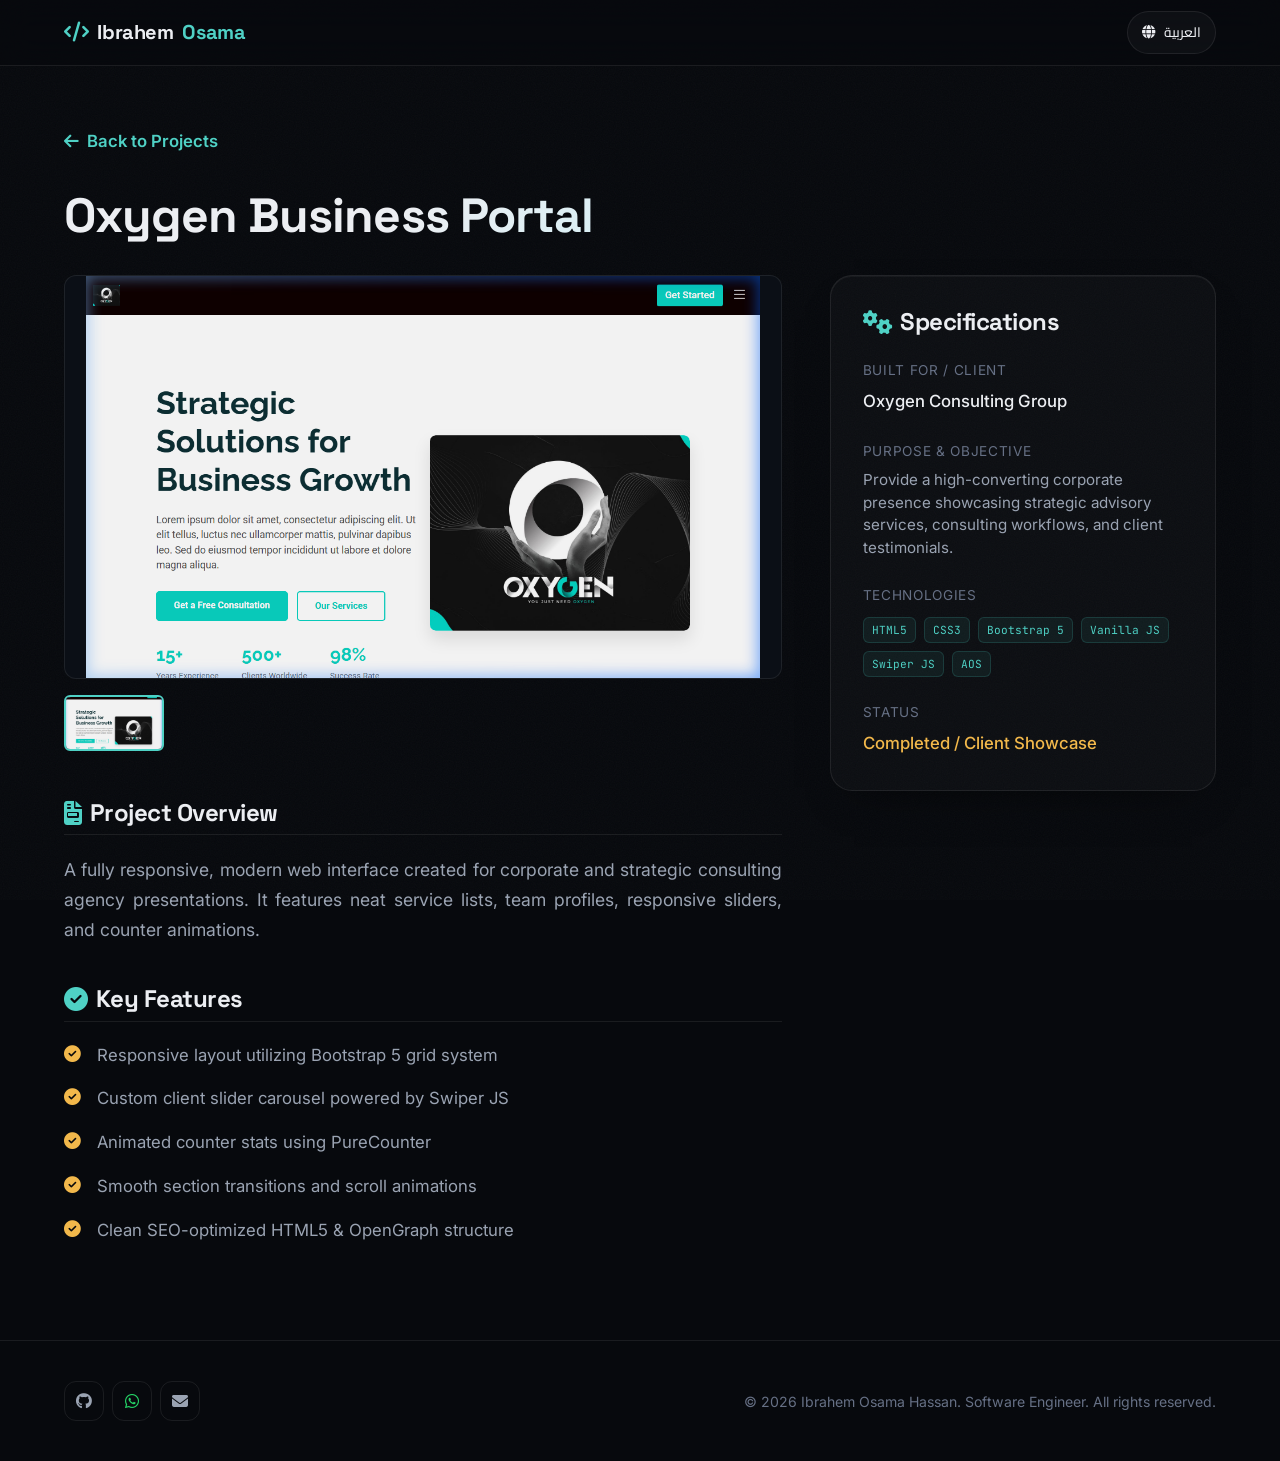
==== commit b8978b66: "feat: redesign portfolio, add 4 new projects, rewrite CV as Software Engineer - New projects with sc" ====
--- a/project.html
+++ b/project.html
@@ -356,7 +356,7 @@
         </a>
       </div>
       <p class="footer-copy">
-        &copy; 2026 Ibrahem Osama Hassan. <span data-i18n="footer_copy">All Rights Reserved. Built on local workspaces.</span>
+        &copy; 2026 Ibrahem Osama Hassan. <span data-i18n="footer_copy">Software Engineer. All rights reserved.</span>
       </p>
     </div>
   </footer>
@@ -865,6 +865,53 @@
           "assets/images/project/Screenshot (253).png"
         ]
       },
+      "novera-clean": {
+        en: {
+          title: "Novera Clean - Cleaning & Pest Control Website",
+          description: "A bilingual (Arabic RTL / English) marketing website for Novera Clean, a cleaning and pest control company in Dammam, Saudi Arabia. Presents every service on its own page, service areas across the Eastern Province, an FAQ, and one-tap call and WhatsApp booking, with a dark-mode toggle and a fully responsive layout.",
+          client: "Novera Clean - Cleaning & Pest Control, Dammam, Saudi Arabia",
+          purpose: "Turn local search traffic into phone and WhatsApp bookings by presenting the services clearly and making contact a single tap away.",
+          problem: "The company needed a web presence to showcase its range of services (pest control, sterilization, sofa/carpet/villa/mosque cleaning, water tank cleaning) and to capture customers searching in Arabic across Dammam, Khobar, Qatif, Jubail and nearby areas.",
+          challenges: "Building a fast, SEO-friendly Arabic-first site with correct RTL layout and a mirrored English version, giving each service its own indexable page, and keeping the booking flow friction-free on mobile with click-to-call and pre-filled WhatsApp messages.",
+          results: "A live production website at noveraclean.com with dedicated service pages, service-area coverage, FAQ, legal pages, and direct call/WhatsApp conversion paths on every screen.",
+          features: [
+            "Arabic-first RTL design with a complete English version and language switcher",
+            "Dedicated pages for each service: pest control, sterilization, pigeon repellent, sofa, carpet, apartment/villa and mosque cleaning, water tanks",
+            "Service-area coverage for Dammam, Khobar, Qatif, Safwa, Jubail and the Eastern Province",
+            "Sticky click-to-call button and WhatsApp link with a pre-filled Arabic message",
+            "Simple three-step booking flow, FAQ section, privacy policy and terms pages",
+            "Light/dark theme toggle and mobile-first responsive layout"
+          ],
+          status: "Completed & Live"
+        },
+        ar: {
+          title: "موقع نوفيرا كلين لخدمات التنظيف ومكافحة الحشرات",
+          description: "موقع تعريفي ثنائي اللغة (عربي RTL / إنجليزي) لشركة نوفيرا كلين للتنظيف ومكافحة الحشرات بالدمام. يعرض كل خدمة في صفحة مستقلة ومناطق الخدمة بالمنطقة الشرقية والأسئلة الشائعة مع الحجز بنقرة واحدة عبر الاتصال أو واتساب، مع وضع ليلي وتصميم متجاوب بالكامل.",
+          client: "شركة نوفيرا كلين للتنظيف ومكافحة الحشرات - الدمام، المملكة العربية السعودية",
+          purpose: "تحويل زيارات البحث المحلي إلى حجوزات عبر الهاتف وواتساب من خلال عرض الخدمات بوضوح وجعل التواصل بنقرة واحدة.",
+          problem: "حاجة الشركة لحضور رقمي يعرض تنوع خدماتها (مكافحة الحشرات، التعقيم، طارد الحمام، تنظيف الكنب والسجاد والشقق والفلل والمساجد وخزانات المياه) ويستقطب العملاء الباحثين بالعربية في الدمام والخبر والقطيف والجبيل وما حولها.",
+          challenges: "بناء موقع سريع ومتوافق مع محركات البحث بواجهة عربية RTL ونسخة إنجليزية مطابقة، وإفراد صفحة مستقلة لكل خدمة، وتبسيط رحلة الحجز على الجوال عبر زر اتصال مباشر ورسالة واتساب جاهزة.",
+          results: "موقع حي ومنشور على noveraclean.com بصفحات خدمات مستقلة وتغطية لمناطق الخدمة وأسئلة شائعة وصفحات قانونية ومسارات تحويل مباشرة عبر الاتصال وواتساب في كل شاشة.",
+          features: [
+            "تصميم عربي RTL أولاً مع نسخة إنجليزية كاملة وزر تبديل اللغة",
+            "صفحة مستقلة لكل خدمة: مكافحة الحشرات، التعقيم، طارد الحمام، تنظيف الكنب والسجاد والشقق والفلل والمساجد وخزانات المياه",
+            "تغطية مناطق الدمام والخبر والقطيف وصفوى والجبيل والمنطقة الشرقية",
+            "زر اتصال ثابت ورابط واتساب برسالة عربية جاهزة",
+            "رحلة حجز بثلاث خطوات وقسم أسئلة شائعة وصفحتا الخصوصية والشروط",
+            "وضع فاتح/داكن وتصميم متجاوب يبدأ من الجوال"
+          ],
+          status: "مكتمل ومنشور"
+        },
+        liveUrl: "https://noveraclean.com/",
+        tech: ["HTML5", "CSS3", "JavaScript", "RTL / i18n", "SEO", "Responsive Design"],
+        images: [
+          "assets/images/novera/novera-ar-home.png",
+          "assets/images/novera/novera-en-home.png",
+          "assets/images/novera/novera-ar-full.png",
+          "assets/images/novera/novera-en-full.png",
+          "assets/images/novera/novera-mobile.png"
+        ]
+      },
       "gebaby-platform": {
         en: {
           title: "Gebaby EdTech & Exam Management Platform",
@@ -920,6 +967,206 @@
           "assets/images/project1/Screenshot (238).png",
           "assets/images/project1/Screenshot (239).png",
           "assets/images/project1/Screenshot (240).png"
+        ]
+      },
+      "elhamd-store": {
+        en: {
+          title: "El Hamd Store — Mobile Shop ERP & POS (Desktop)",
+          description: "A fully offline desktop ERP and point-of-sale system for a mobile-phone, accessories and repair shop. Built with Tauri v2 and a Rust backend over an embedded SQLite engine, it ships as a single self-contained installer with no server, no Docker and no internet dependency. It covers POS checkout, serialized device inventory (IMEI tracking), a repair-center pipeline, cash shifts and treasury, installments and financing dues, suppliers and purchase invoices, QR-coded invoices and an executive profit dashboard.",
+          client: "El Hamd Store — Mobiles, Accessories & Repair Center, Egypt",
+          purpose: "Replace paper notebooks and spreadsheets with one reliable desktop system that runs the whole shop: selling, stock, repairs, cash and installments.",
+          problem: "The shop tracked devices, IMEIs, repairs, used-device purchases and customer installments manually, which caused stock mismatches, lost repair tickets and no clear daily profit picture.",
+          challenges: "Designing a Rust + rusqlite backend compiled into the EXE so the app works 100% offline; a typed IPC layer between React and Rust; serialized inventory with dual-IMEI devices; landed-cost allocation of shipping on purchase invoices; PIN-based multi-user login with roles and security-question recovery; and a browser-mode mock layer so the UI can be developed and demoed without the native shell.",
+          results: "A production desktop installer (WebView2 bundled offline) with 13 integrated modules, an Arabic RTL interface, printable QR invoices with WhatsApp sharing, and hot backups from the settings screen.",
+          features: [
+            "Fast POS with barcode/IMEI search, cart, discounts and printable QR invoices (WhatsApp share)",
+            "Serialized device inventory with dual IMEI, low-stock alerts and used-device intake",
+            "Repair-center Kanban pipeline: received, diagnosing, awaiting approval, ready, delivered",
+            "Cash shifts, expenses, treasury accounts and an archive of every invoice",
+            "Installment engine and financing-company dues with monthly schedules",
+            "Customer & supplier ledgers, purchase invoices with landed-cost allocation",
+            "Executive profit dashboard: revenue, COGS, net profit, category breakdown and top products",
+            "PIN login with roles, first-run setup wizard, security-question recovery and backup/restore"
+          ],
+          status: "Completed — Delivered as Desktop Installer"
+        },
+        ar: {
+          title: "محل الحمد — نظام ERP ونقطة بيع لمحلات الموبايلات (سطح المكتب)",
+          description: "نظام إدارة ونقطة بيع مكتبي يعمل بدون إنترنت بالكامل لمحل موبايلات وإكسسوارات ومركز صيانة. مبني بـ Tauri v2 مع Backend بلغة Rust وقاعدة SQLite مدمجة داخل ملف التثبيت، بدون سيرفر أو Docker. يغطي نقطة البيع، والمخزون المسلسل بأرقام IMEI، ومركز الصيانة، والورديات والخزينة، والأقساط واستحقاقات التمويل، والموردين وفواتير التوريد، والفواتير بكود QR، ولوحة أرباح تنفيذية.",
+          client: "محل الحمد — موبايلات وإكسسوارات ومركز صيانة، مصر",
+          purpose: "استبدال الدفاتر والجداول بنظام مكتبي واحد موثوق يدير المحل بالكامل: البيع والمخزون والصيانة والخزينة والأقساط.",
+          problem: "كان المحل يتابع الأجهزة وأرقام IMEI والصيانة وشراء المستعمل والأقساط يدوياً، مما سبب فروقات في المخزون وضياع تذاكر الصيانة وغياب صورة واضحة للربح اليومي.",
+          challenges: "بناء Backend بلغة Rust مع rusqlite مدمج داخل ملف EXE ليعمل النظام بدون إنترنت 100%، وطبقة IPC بين React وRust، ومخزون مسلسل لأجهزة بشريحتين، وتوزيع تكلفة الشحن على أصناف فاتورة التوريد، وتسجيل دخول بالـ PIN مع صلاحيات واسترجاع بأسئلة الأمان، وطبقة محاكاة لتشغيل الواجهة في المتصفح.",
+          results: "ملف تثبيت مكتبي جاهز للإنتاج (مع WebView2 مدمج) يضم 13 وحدة متكاملة بواجهة عربية، وفواتير QR قابلة للطباعة والمشاركة عبر واتساب، ونسخ احتياطي فوري من الإعدادات.",
+          features: [
+            "نقطة بيع سريعة بالبحث بالباركود/IMEI وفواتير QR قابلة للطباعة والمشاركة عبر واتساب",
+            "مخزون أجهزة مسلسل بـ IMEI مزدوج وتنبيهات النواقص واستلام الأجهزة المستعملة",
+            "مركز صيانة بنظام Kanban: استلام، فحص، انتظار موافقة، جاهز، تسليم",
+            "ورديات نقدية ومصروفات وحسابات خزينة وأرشيف لكل الفواتير",
+            "محرك أقساط واستحقاقات شركات التمويل بجداول شهرية",
+            "حسابات العملاء والموردين وفواتير توريد مع توزيع التكلفة",
+            "لوحة أرباح تنفيذية: الإيرادات وتكلفة البضاعة وصافي الربح وأفضل الأصناف",
+            "دخول بالـ PIN مع صلاحيات ومعالج إعداد أولي ونسخ احتياطي واسترجاع"
+          ],
+          status: "مكتمل — تم التسليم كملف تثبيت"
+        },
+        tech: ["Tauri v2", "Rust", "SQLite (rusqlite)", "React 18", "TypeScript", "Tailwind CSS", "Vite"],
+        images: [
+          "assets/images/elhamd/5.jpg",
+          "assets/images/elhamd/1.jpg",
+          "assets/images/elhamd/2.jpg",
+          "assets/images/elhamd/3.jpg",
+          "assets/images/elhamd/4.jpg",
+          "assets/images/elhamd/0.jpg",
+          "assets/images/elhamd/6.jpg",
+          "assets/images/elhamd/7.jpg"
+        ]
+      },
+      "gebaby-v2": {
+        en: {
+          title: "Gebaby v2 — Teachers & Students Platform (React + Supabase)",
+          description: "A full rebuild of the Gebaby education platform on React, Vite and Supabase (Postgres, Auth, Storage, Realtime). It offers separate portals for super admins, teachers and students: groups and enrollments, an exam editor with a one-attempt exam engine, results and leaderboards, a study library, attendance, parent reports, Q&A, announcements with realtime notifications, certificates and complaints.",
+          client: "Gebaby — Teachers & Students Learning Platform",
+          purpose: "Give teachers one place to run their groups, exams and material, and give students a secure, motivating space to study and take exams.",
+          problem: "Exams and materials were scattered across messaging groups, grading was manual, and there was no trustworthy way to stop repeat attempts or follow student progress.",
+          challenges: "Moving the business rules into Postgres: Row-Level Security policies per role and server-side RPCs (start_attempt, save_answer, submit_attempt, close_exam, get_attempt_review) so a student can attempt an exam only once and cannot read answers early; realtime notifications; math rendering with KaTeX; Excel import/export; and a PWA with a service worker for installable, fast loading.",
+          results: "A production-ready platform with 6 database migrations, role-based portals (admin / teacher / student), a top-10 leaderboard, badges and certificates, deployable for free on static hosting.",
+          features: [
+            "Role-based portals: super admin, teacher and student, secured by Postgres RLS",
+            "Exam editor and one-attempt exam engine with automatic grading and attempt review",
+            "Groups, enrollments, attendance and printable parent reports",
+            "Study library (notes, PDFs, videos) and Q&A between students and teachers",
+            "Realtime announcements and notifications via Supabase Realtime",
+            "Top-10 leaderboard, badges and certificate exams",
+            "Admin audit log, user and teacher management, complaints and settings",
+            "Installable PWA with KaTeX math rendering and Excel import/export"
+          ],
+          status: "Completed — Production Ready"
+        },
+        ar: {
+          title: "جيبابي v2 — منصة المعلمين والطلاب (React + Supabase)",
+          description: "إعادة بناء كاملة لمنصة جيبابي التعليمية باستخدام React وVite وSupabase (Postgres وAuth وStorage وRealtime). تضم بوابات منفصلة للمدير والمعلم والطالب: المجموعات والاشتراكات، ومحرر امتحانات بمحرك محاولة واحدة، والنتائج ولوحة الترتيب، والمكتبة، والحضور، وتقارير ولي الأمر، والأسئلة والأجوبة، والإعلانات مع إشعارات لحظية، والشهادات والشكاوى.",
+          client: "جيبابي — منصة تعليمية للمعلمين والطلاب",
+          purpose: "منح المعلم مكاناً واحداً لإدارة مجموعاته وامتحاناته ومذكراته، ومنح الطالب بيئة آمنة ومحفزة للمذاكرة والامتحان.",
+          problem: "كانت الامتحانات والمذكرات مبعثرة في جروبات التواصل، والتصحيح يدوي، ولا توجد طريقة موثوقة لمنع تكرار المحاولة أو متابعة تقدم الطالب.",
+          challenges: "نقل قواعد العمل إلى قاعدة Postgres: سياسات Row-Level Security لكل دور ودوال RPC على السيرفر (start_attempt وsave_answer وsubmit_attempt وclose_exam) لضمان محاولة واحدة فقط، وإشعارات لحظية، وعرض المعادلات بـ KaTeX، واستيراد وتصدير Excel، وتطبيق PWA قابل للتثبيت.",
+          results: "منصة جاهزة للإنتاج بـ 6 ملفات Migration وبوابات حسب الدور ولوحة أفضل 10 طلاب وأوسمة وشهادات، وقابلة للنشر مجاناً على استضافة ثابتة.",
+          features: [
+            "بوابات حسب الدور: مدير ومعلم وطالب مع حماية RLS",
+            "محرر امتحانات ومحرك محاولة واحدة مع تصحيح تلقائي ومراجعة المحاولة",
+            "المجموعات والاشتراكات والحضور وتقارير ولي الأمر",
+            "مكتبة مذكرات وفيديوهات وأسئلة وأجوبة بين الطالب والمعلم",
+            "إعلانات وإشعارات لحظية عبر Supabase Realtime",
+            "لوحة أفضل 10 طلاب وأوسمة وامتحانات شهادات",
+            "سجل تدقيق للمدير وإدارة المستخدمين والمعلمين والشكاوى",
+            "تطبيق PWA قابل للتثبيت مع KaTeX واستيراد/تصدير Excel"
+          ],
+          status: "مكتمل — جاهز للإنتاج"
+        },
+        tech: ["React", "TypeScript", "Vite", "Supabase", "PostgreSQL + RLS", "Realtime", "PWA", "KaTeX"],
+        images: [
+          "assets/images/gebaby-v2/0.jpg",
+          "assets/images/gebaby-v2/1.jpg"
+        ]
+      },
+      "osama-group-site": {
+        en: {
+          title: "Osama Group — Scrollytelling Agency Website",
+          description: "The official website of Osama Group, an advertising and digital-marketing agency. The home page tells a story as you scroll: a quiet shop with no customers gets a new brand identity, its sign lights up and crowds walk in — then the page flows into services, packages and prices taken from the agency's real quotations. It is a multi-page static site with services, packages, results, company profile, a digital contract page and a 30+ article SEO blog.",
+          client: "Osama Group for Advertising & Marketing — Manfalut, Assiut, Egypt",
+          purpose: "Show business owners, visually and in seconds, what branding and marketing do for a shop, and turn that into enquiries and package requests.",
+          problem: "The agency's offer lived in PDFs and quotations that prospects rarely read; it needed a memorable site that explains its value and ranks locally in Arabic search.",
+          challenges: "Building a GSAP ScrollTrigger scene with illustrated characters, lighting changes and floating coins that stays smooth on mid-range phones; extracting real packages and prices from the company PDFs; writing a local-SEO article cluster with sitemap, robots and structured data; and adding PWA support with a service worker.",
+          results: "A live multi-page website on munfalut.com with an interactive story home page, full service and pricing pages, a downloadable company profile and 32 SEO articles.",
+          features: [
+            "Scroll-driven story: struggling shop, rebrand, then a crowd of customers and revenue",
+            "Services, packages and pricing pages built from the agency's real quotations",
+            "Company profile page and downloadable PDF profile",
+            "Digital contract page and results section",
+            "32-article Arabic SEO blog targeting local search (Manfalut, Assiut)",
+            "Sitemap, robots.txt, PWA manifest and service worker",
+            "Floating WhatsApp contact and fully responsive RTL layout"
+          ],
+          status: "Completed & Live"
+        },
+        ar: {
+          title: "أسامة جروب — موقع وكالة دعاية بأسلوب Scrollytelling",
+          description: "الموقع الرسمي لشركة أسامة جروب للدعاية والتسويق الرقمي. الصفحة الرئيسية تحكي قصة أثناء التمرير: محل هادئ بلا زبائن يحصل على هوية جديدة، تضيء لافتته ويتوافد العملاء، ثم تنتقل الصفحة إلى الخدمات والباقات والأسعار المأخوذة من عروض أسعار الشركة الحقيقية. موقع متعدد الصفحات يضم الخدمات والباقات والنتائج والبروفايل وصفحة العقد ومدونة بأكثر من 30 مقالاً.",
+          client: "شركة أسامة جروب للدعاية والإعلان — منفلوط، أسيوط",
+          purpose: "أن يرى صاحب النشاط في ثوانٍ وبصرياً ما تفعله الهوية والتسويق لمحله، وتحويل ذلك إلى استفسارات وطلبات باقات.",
+          problem: "كان عرض الشركة موجوداً في ملفات PDF وعروض أسعار نادراً ما تُقرأ، واحتاجت موقعاً لا يُنسى يشرح قيمتها ويظهر في البحث المحلي بالعربية.",
+          challenges: "بناء مشهد GSAP ScrollTrigger بشخصيات مرسومة وتغير إضاءة وعملات متطايرة يبقى سلساً على الهواتف المتوسطة، واستخراج الباقات والأسعار من ملفات الشركة، وكتابة مجموعة مقالات SEO محلية مع Sitemap وبيانات منظمة، ودعم PWA.",
+          results: "موقع حي متعدد الصفحات على munfalut.com بصفحة رئيسية تفاعلية وصفحات خدمات وأسعار كاملة وبروفايل قابل للتحميل و32 مقالاً.",
+          features: [
+            "قصة بالتمرير: محل متعثر، ثم هوية جديدة، ثم زبائن وأرباح",
+            "صفحات خدمات وباقات وأسعار من عروض الأسعار الحقيقية",
+            "صفحة بروفايل الشركة وملف PDF للتحميل",
+            "صفحة عقد رقمي وقسم النتائج",
+            "مدونة عربية بـ 32 مقالاً تستهدف البحث المحلي",
+            "Sitemap وrobots.txt وملف PWA وService Worker",
+            "زر واتساب عائم وتصميم RTL متجاوب بالكامل"
+          ],
+          status: "مكتمل ومنشور"
+        },
+        liveUrl: "https://munfalut.com/",
+        tech: ["HTML5", "CSS3", "JavaScript", "GSAP ScrollTrigger", "SEO", "PWA"],
+        images: [
+          "assets/images/osama-site/0.jpg",
+          "assets/images/osama-site/1.jpg",
+          "assets/images/osama-site/2.jpg",
+          "assets/images/osama-site/3.jpg",
+          "assets/images/osama-site/4.jpg",
+          "assets/images/osama-site/5.jpg",
+          "assets/images/osama-site/6.jpg",
+          "assets/images/osama-site/7.jpg"
+        ]
+      },
+      "aa-vision": {
+        en: {
+          title: "A_A Vision — Interior Finishing Website (React + Three.js)",
+          description: "A bilingual (Arabic / English) website for A_A Vision, an interior design and finishing company. It combines a cinematic hero slider, a scroll-driven 3D story built with Three.js that goes from bare red brick to a finished, furnished room, and interactive tools: a finishing-cost estimator, a style quiz, a project wizard and a booking flow with WhatsApp handoff.",
+          client: "A_A Vision — Interior Design & Finishing, Egypt",
+          purpose: "Help apartment owners understand the finishing journey, estimate a budget and book a consultation with confidence.",
+          problem: "Finishing companies usually show a gallery and a phone number; clients still don't know the stages, the cost range or which style fits them, so leads arrive cold.",
+          challenges: "A Three.js scene synced to scroll with GSAP and Lenis smooth scrolling; spring-based micro-interactions with Motion; full Arabic/English i18n for the story and tools; respecting prefers-reduced-motion; and keeping the bundle fast on mobile.",
+          results: "A production-grade React 19 site with a 3D build story, cost estimator, style quiz, booking wizard and floating WhatsApp contact.",
+          features: [
+            "Cinematic hero slider with Arabic-first copy and an English toggle",
+            "Scroll-driven Three.js story: red brick, plumbing & electrics, gypsum board, finished room",
+            "Finishing-cost estimator and style quiz",
+            "Step-by-step project wizard and booking form with WhatsApp handoff",
+            "Work/portfolio, about and extras sections",
+            "Smooth scrolling (Lenis), GSAP and Motion spring animations",
+            "Reduced-motion support and mobile-first responsive layout"
+          ],
+          status: "Completed"
+        },
+        ar: {
+          title: "A_A Vision — موقع شركة تشطيبات وديكور (React + Three.js)",
+          description: "موقع ثنائي اللغة لشركة A_A Vision للتصميم الداخلي والتشطيبات. يجمع بين سلايدر رئيسي سينمائي، وقصة ثلاثية الأبعاد بالتمرير مبنية بـ Three.js تنتقل من الطوب الأحمر إلى غرفة مشطبة ومفروشة، وأدوات تفاعلية: حاسبة تكلفة التشطيب واختبار الستايل ومعالج المشروع ونموذج حجز يحول إلى واتساب.",
+          client: "A_A Vision — تصميم داخلي وتشطيبات، مصر",
+          purpose: "مساعدة أصحاب الشقق على فهم مراحل التشطيب وتقدير الميزانية وحجز استشارة بثقة.",
+          problem: "معظم شركات التشطيب تعرض صوراً ورقم هاتف فقط، ويظل العميل لا يعرف المراحل أو التكلفة أو الستايل المناسب.",
+          challenges: "مشهد Three.js متزامن مع التمرير باستخدام GSAP وLenis، وحركات Spring بمكتبة Motion، وترجمة كاملة للقصة والأدوات، واحترام prefers-reduced-motion، والحفاظ على سرعة الموقع على الموبايل.",
+          results: "موقع React 19 احترافي بقصة بناء ثلاثية الأبعاد وحاسبة تكلفة واختبار ستايل ومعالج حجز وزر واتساب عائم.",
+          features: [
+            "سلايدر رئيسي سينمائي بالعربية مع زر الإنجليزية",
+            "قصة Three.js بالتمرير: طوب أحمر، سباكة وكهرباء، جبس بورد، غرفة مشطبة",
+            "حاسبة تكلفة التشطيب واختبار الستايل",
+            "معالج مشروع خطوة بخطوة ونموذج حجز يحول إلى واتساب",
+            "قسم الأعمال ومن نحن والإضافات",
+            "تمرير ناعم (Lenis) وحركات GSAP وMotion",
+            "دعم تقليل الحركة وتصميم متجاوب يبدأ من الموبايل"
+          ],
+          status: "مكتمل"
+        },
+        tech: ["React 19", "TypeScript", "Three.js", "GSAP", "Lenis", "Motion", "Vite"],
+        images: [
+          "assets/images/aavision/0.jpg",
+          "assets/images/aavision/1.jpg",
+          "assets/images/aavision/2.jpg",
+          "assets/images/aavision/3.jpg",
+          "assets/images/aavision/4.jpg"
         ]
       }
     };
@@ -939,7 +1186,7 @@
         label_problem: "The Problem Solved",
         label_challenges: "Key Technical Decisions",
         label_results: "Measurable Result",
-        footer_copy: "All Rights Reserved. Built on local workspaces."
+        footer_copy: "Software Engineer. All rights reserved."
       },
       ar: {
         page_title: "تفاصيل المشروع | إبراهيم أسامة حسن",
@@ -1024,6 +1271,14 @@
 
       // Populate Project Data once on load (non-lingual metadata)
       if (project) {
+        // Set live site link
+        if (project.liveUrl) {
+          const liveItem = document.createElement('div');
+          liveItem.className = 'meta-item';
+          liveItem.innerHTML = `<span class="meta-label">Live Site · الموقع المباشر</span><a class="meta-value" style="color: var(--accent-secondary);" href="${project.liveUrl}" target="_blank" rel="noopener">${project.liveUrl.replace('https://', '')} <i class="fa-solid fa-arrow-up-right-from-square"></i></a>`;
+          document.getElementById('project-status').parentElement.after(liveItem);
+        }
+
         // Set code link
         const codeBtn = document.getElementById('project-code-btn');
         if (codeBtn) {
--- a/css/style.css
+++ b/css/style.css
@@ -1,1299 +1,631 @@
-/* 
+/*
 ================================================================
-  PORTFOLIO DESIGN SYSTEM ─ Ibrahem Osama Hassan
-  Aesthetics: Premium Tech Dark-Mode, Glassmorphism, Teal Glows
-  Bilingual Support: LTR (English) & RTL (Arabic)
+  PORTFOLIO DESIGN SYSTEM — Ibrahem Osama Hassan, Software Engineer
+  Dark engineering aesthetic · teal + amber accents · LTR / RTL
 ================================================================
 */
 
-@import url('https://fonts.googleapis.com/css2?family=Cairo:wght@400;600;700;800&family=Inter:wght@300;400;500;600&family=Outfit:wght@400;500;600;700;800&family=Tajawal:wght@400;500;700;800&display=swap');
+@import url('https://fonts.googleapis.com/css2?family=Cairo:wght@400;500;600;700;800&family=Inter:wght@300;400;500;600;700&family=JetBrains+Mono:wght@400;500;600&family=Space+Grotesk:wght@400;500;600;700&display=swap');
 
 :root {
-  /* Colors */
-  --bg-dark: #080B11;
-  --bg-deep: #0D131F;
-  --bg-card: rgba(17, 25, 40, 0.65);
-  --bg-nav: rgba(8, 11, 17, 0.8);
-  --text-primary: #F3F4F6;
-  --text-secondary: #9CA3AF;
-  --text-muted: #6B7280;
-  --accent: #06B6D4; /* Cyan/Teal */
-  --accent-secondary: #10B981; /* Emerald */
-  --accent-glow: rgba(6, 182, 212, 0.15);
+  --bg-dark: #07090D;
+  --bg-deep: #0B0F16;
+  --bg-elev: #10151F;
+  --bg-card: rgba(255, 255, 255, 0.025);
+  --bg-card-hover: rgba(255, 255, 255, 0.045);
+  --bg-nav: rgba(7, 9, 13, 0.72);
+  --text-primary: #ECEEF2;
+  --text-secondary: #9AA3B2;
+  --text-muted: #667085;
+  --accent: #4FD1C5;
+  --accent-strong: #2DD4BF;
+  --accent-secondary: #F2B84B;
+  --accent-glow: rgba(79, 209, 197, 0.14);
+  --amber-glow: rgba(242, 184, 75, 0.12);
   --border: rgba(255, 255, 255, 0.08);
-  --border-hover: rgba(6, 182, 212, 0.3);
-  
-  /* Fonts */
-  --font-headings: 'Outfit', sans-serif;
-  --font-body: 'Inter', sans-serif;
-
-  /* Transitions */
-  --transition-fast: 0.2s ease;
-  --transition-normal: 0.3s cubic-bezier(0.4, 0, 0.2, 1);
-  --transition-slow: 0.5s cubic-bezier(0.4, 0, 0.2, 1);
-}
-
-/* RTL Fonts and Direction overrides */
+  --border-strong: rgba(255, 255, 255, 0.14);
+  --border-hover: rgba(79, 209, 197, 0.38);
+
+  --font-headings: 'Space Grotesk', 'Cairo', sans-serif;
+  --font-body: 'Inter', 'Cairo', sans-serif;
+  --font-mono: 'JetBrains Mono', ui-monospace, monospace;
+
+  --radius-sm: 8px;
+  --radius: 14px;
+  --radius-lg: 22px;
+  --ease: cubic-bezier(0.22, 1, 0.36, 1);
+  --transition-fast: 0.2s var(--ease);
+  --transition-smooth: 0.5s var(--ease);
+  --shadow-card: 0 1px 0 rgba(255,255,255,0.04) inset, 0 20px 40px -24px rgba(0,0,0,0.6);
+}
+
 [dir="rtl"] {
   --font-headings: 'Cairo', sans-serif;
-  --font-body: 'Tajawal', sans-serif;
-}
-
-/* Reset & Base Styles */
-* {
-  margin: 0;
-  padding: 0;
-  box-sizing: border-box;
-  scroll-behavior: smooth;
-}
+  --font-body: 'Cairo', sans-serif;
+}
+
+*, *::before, *::after { margin: 0; padding: 0; box-sizing: border-box; }
+
+html { scroll-behavior: smooth; scroll-padding-top: 84px; }
 
 body {
+  font-family: var(--font-body);
   background-color: var(--bg-dark);
   color: var(--text-primary);
-  font-family: var(--font-body);
-  line-height: 1.6;
+  line-height: 1.65;
   overflow-x: hidden;
-  background-image: 
-    radial-gradient(circle at 10% 20%, rgba(6, 182, 212, 0.05) 0%, transparent 40%),
-    radial-gradient(circle at 90% 80%, rgba(16, 185, 129, 0.04) 0%, transparent 40%);
-  background-attachment: fixed;
-}
-
-/* Typography */
-h1, h2, h3, h4, h5, h6 {
+  -webkit-font-smoothing: antialiased;
+  text-rendering: optimizeLegibility;
+}
+
+/* film-grain texture */
+body::before {
+  content: "";
+  position: fixed; inset: 0;
+  pointer-events: none;
+  z-index: 0;
+  opacity: 0.035;
+  background-image: url("data:image/svg+xml,%3Csvg xmlns='http://www.w3.org/2000/svg' width='160' height='160'%3E%3Cfilter id='n'%3E%3CfeTurbulence type='fractalNoise' baseFrequency='0.85' numOctaves='3' stitchTiles='stitch'/%3E%3C/filter%3E%3Crect width='100%25' height='100%25' filter='url(%23n)'/%3E%3C/svg%3E");
+}
+
+body > * { position: relative; z-index: 1; }
+
+::selection { background: rgba(79, 209, 197, 0.3); color: #fff; }
+
+a { color: inherit; text-decoration: none; transition: color var(--transition-fast); }
+img { max-width: 100%; display: block; }
+button { font-family: inherit; }
+
+h1, h2, h3, h4 {
   font-family: var(--font-headings);
-  font-weight: 600;
+  font-weight: 700;
+  line-height: 1.15;
   letter-spacing: -0.02em;
 }
-
-[dir="rtl"] h1, [dir="rtl"] h2, [dir="rtl"] h3, [dir="rtl"] h4, [dir="rtl"] h5, [dir="rtl"] h6 {
-  letter-spacing: 0; /* Arabic looks better without letter-spacing reduction */
-}
-
-a {
-  color: inherit;
-  text-decoration: none;
-  transition: var(--transition-fast);
-}
-
-ul {
-  list-style: none;
-}
-
-img {
-  max-width: 100%;
-  height: auto;
-  display: block;
-}
-
-/* Scrollbar */
-::-webkit-scrollbar {
-  width: 8px;
-}
-::-webkit-scrollbar-track {
-  background: var(--bg-dark);
-}
-::-webkit-scrollbar-thumb {
-  background: rgba(255, 255, 255, 0.1);
-  border-radius: 10px;
-}
-::-webkit-scrollbar-thumb:hover {
+[dir="rtl"] h1, [dir="rtl"] h2, [dir="rtl"] h3, [dir="rtl"] h4 { letter-spacing: 0; line-height: 1.35; }
+
+.container { width: 100%; max-width: 1200px; margin: 0 auto; padding: 0 1.5rem; }
+
+::-webkit-scrollbar { width: 10px; }
+::-webkit-scrollbar-track { background: var(--bg-dark); }
+::-webkit-scrollbar-thumb { background: #1D2533; border-radius: 10px; border: 2px solid var(--bg-dark); }
+::-webkit-scrollbar-thumb:hover { background: #2A3446; }
+
+/* ---------- Scroll progress ---------- */
+.scroll-progress {
+  position: fixed; top: 0; left: 0; height: 2px; width: 100%;
+  transform-origin: 0 50%; transform: scaleX(0);
+  background: linear-gradient(90deg, var(--accent), var(--accent-secondary));
+  z-index: 1100;
+}
+[dir="rtl"] .scroll-progress { transform-origin: 100% 50%; }
+
+/* ---------- Buttons ---------- */
+.btn {
+  display: inline-flex; align-items: center; justify-content: center; gap: 0.55rem;
+  padding: 0.8rem 1.4rem;
+  border-radius: 999px;
+  font-weight: 600; font-size: 0.92rem;
+  cursor: pointer; border: 1px solid transparent;
+  transition: transform var(--transition-fast), background var(--transition-fast), border-color var(--transition-fast), box-shadow var(--transition-fast), color var(--transition-fast);
+  white-space: nowrap;
+}
+.btn:active { transform: scale(0.98); }
+.btn-primary {
   background: var(--accent);
-}
-
-/* Reusable Components & Containers */
-.container {
-  width: 100%;
-  max-width: 1200px;
-  margin: 0 auto;
-  padding: 0 1.5rem;
-}
-
-.section {
-  padding: 6rem 0;
-  position: relative;
-}
-
-.section-header {
-  text-align: center;
-  margin-bottom: 4rem;
-}
-
-.section-title {
-  font-size: 2.5rem;
-  font-weight: 700;
-  position: relative;
-  display: inline-block;
+  color: #04110F;
+  box-shadow: 0 8px 28px -10px rgba(79, 209, 197, 0.55);
+}
+.btn-primary:hover { background: #6EE0D5; transform: translateY(-2px); box-shadow: 0 14px 34px -12px rgba(79, 209, 197, 0.7); }
+.btn-outline {
+  background: rgba(255, 255, 255, 0.03);
+  border-color: var(--border-strong);
+  color: var(--text-primary);
+}
+.btn-outline:hover { border-color: var(--accent); color: var(--accent); transform: translateY(-2px); }
+.btn-icon { padding: 0.8rem; width: 46px; height: 46px; }
+.btn-sm { padding: 0.5rem 1rem; font-size: 0.82rem; }
+
+/* ---------- Header ---------- */
+header {
+  position: fixed; top: 0; left: 0; width: 100%;
+  z-index: 1000;
+  padding: 1.1rem 0;
+  transition: padding var(--transition-smooth), background var(--transition-smooth), border-color var(--transition-smooth);
+  border-bottom: 1px solid transparent;
+}
+header.scrolled {
+  padding: 0.7rem 0;
+  background: var(--bg-nav);
+  backdrop-filter: blur(16px) saturate(140%);
+  -webkit-backdrop-filter: blur(16px) saturate(140%);
+  border-bottom-color: var(--border);
+}
+.navbar { display: flex; justify-content: space-between; align-items: center; gap: 1rem; }
+
+.logo {
+  font-family: 'Space Grotesk', sans-serif;
+  font-size: 1.25rem; font-weight: 700;
+  display: inline-flex; align-items: center; gap: 0.55rem;
+  letter-spacing: -0.02em;
+}
+.logo-mark {
+  width: 34px; height: 34px; border-radius: 10px;
+  display: grid; place-items: center;
+  background: linear-gradient(135deg, rgba(79,209,197,0.18), rgba(242,184,75,0.12));
+  border: 1px solid var(--border-strong);
+  font-family: var(--font-mono); font-size: 0.8rem; color: var(--accent);
+}
+.logo i { color: var(--accent); }
+.logo span { color: var(--accent); }
+
+.nav-links { display: flex; gap: 0.25rem; align-items: center; }
+.nav-links a {
+  font-size: 0.9rem; font-weight: 500;
+  color: var(--text-secondary);
+  padding: 0.45rem 0.85rem;
+  border-radius: 999px;
+  transition: color var(--transition-fast), background var(--transition-fast);
+}
+.nav-links a:hover { color: var(--text-primary); background: rgba(255,255,255,0.04); }
+.nav-links a.active { color: var(--text-primary); background: rgba(79, 209, 197, 0.1); box-shadow: inset 0 0 0 1px rgba(79,209,197,0.22); }
+
+.nav-actions { display: flex; align-items: center; gap: 0.6rem; }
+
+.lang-switcher {
+  background: rgba(255,255,255,0.03);
+  border: 1px solid var(--border);
+  color: var(--text-primary);
+  padding: 0.45rem 0.9rem;
+  border-radius: 999px;
+  cursor: pointer;
+  display: inline-flex; align-items: center; gap: 0.45rem;
+  font-size: 0.85rem; font-weight: 500;
+  transition: border-color var(--transition-fast), color var(--transition-fast);
+}
+.lang-switcher:hover { border-color: var(--accent); color: var(--accent); }
+.lang-switcher span { font-family: 'Cairo', 'Inter', sans-serif; }
+
+.mobile-toggle {
+  display: none; flex-direction: column; gap: 5px;
+  background: none; border: none; cursor: pointer; padding: 0.5rem;
+}
+.mobile-toggle span { width: 22px; height: 2px; background: var(--text-primary); border-radius: 2px; transition: var(--transition-fast); }
+.mobile-toggle.open span:nth-child(1) { transform: translateY(7px) rotate(45deg); }
+.mobile-toggle.open span:nth-child(2) { opacity: 0; }
+.mobile-toggle.open span:nth-child(3) { transform: translateY(-7px) rotate(-45deg); }
+
+/* ---------- Sections ---------- */
+.section { padding: 7rem 0; position: relative; }
+.section-alt { background: var(--bg-deep); border-top: 1px solid var(--border); border-bottom: 1px solid var(--border); }
+
+.section-header { margin-bottom: 3.5rem; max-width: 720px; }
+.section-header.center { margin-left: auto; margin-right: auto; text-align: center; }
+.eyebrow {
+  display: inline-flex; align-items: center; gap: 0.6rem;
+  font-family: var(--font-mono);
+  font-size: 0.78rem; font-weight: 500;
+  letter-spacing: 0.14em; text-transform: uppercase;
+  color: var(--accent);
   margin-bottom: 1rem;
-  background: linear-gradient(135deg, var(--text-primary) 30%, #a5f3fc 100%);
-  -webkit-background-clip: text;
-  -webkit-text-fill-color: transparent;
-}
-
-.section-title::after {
-  content: '';
-  position: absolute;
-  bottom: -6px;
-  left: 50%;
-  transform: translateX(-50%);
-  width: 60px;
-  height: 3px;
-  background: linear-gradient(90deg, var(--accent), var(--accent-secondary));
-  border-radius: 2px;
-}
-
-.section-subtitle {
-  color: var(--text-secondary);
-  font-size: 1.1rem;
-  max-width: 600px;
-  margin: 0 auto;
-}
-
-/* Glassmorphism Card base */
+}
+[dir="rtl"] .eyebrow { letter-spacing: 0.02em; font-family: 'Cairo', sans-serif; font-size: 0.9rem; }
+.eyebrow::before { content: ""; width: 22px; height: 1px; background: currentColor; opacity: 0.6; }
+.section-title { font-size: clamp(2rem, 4vw, 3rem); margin-bottom: 1rem; }
+.section-title em { font-style: normal; color: var(--accent); }
+.section-subtitle { color: var(--text-secondary); font-size: 1.05rem; max-width: 620px; }
+.section-header.center .section-subtitle { margin: 0 auto; }
+
 .glass-card {
   background: var(--bg-card);
-  backdrop-filter: blur(12px);
-  -webkit-backdrop-filter: blur(12px);
   border: 1px solid var(--border);
-  border-radius: 16px;
-  transition: var(--transition-normal);
-}
-
-.glass-card:hover {
-  border-color: var(--border-hover);
-  box-shadow: 0 10px 30px -15px var(--accent-glow);
-}
-
-/* Buttons */
-.btn {
-  display: inline-flex;
-  align-items: center;
-  justify-content: center;
-  padding: 0.75rem 1.75rem;
-  font-family: var(--font-headings);
-  font-weight: 500;
-  border-radius: 8px;
-  cursor: pointer;
-  transition: var(--transition-normal);
-  font-size: 0.95rem;
-  gap: 0.5rem;
-}
-
-.btn-primary {
-  background: linear-gradient(135deg, var(--accent), #0891b2);
-  color: var(--bg-dark);
-  border: none;
-  font-weight: 600;
-}
-
-.btn-primary:hover {
-  transform: translateY(-2px);
-  box-shadow: 0 4px 20px rgba(6, 182, 212, 0.4);
-}
-
-.btn-outline {
-  background: transparent;
-  color: var(--text-primary);
-  border: 1px solid rgba(255, 255, 255, 0.15);
-}
-
-.btn-outline:hover {
-  background: rgba(255, 255, 255, 0.05);
-  border-color: var(--accent);
-  color: var(--accent);
-  transform: translateY(-2px);
-}
-
-/* Square icon-only variant — height is driven by the same padding as .btn, so it
-   lines up with the text buttons beside it regardless of font size. */
-.btn-icon {
-  padding: 0.75rem;
-  aspect-ratio: 1;
-  flex-shrink: 0;
-}
-
-/* Language Switcher */
-.lang-switcher {
-  background: rgba(255, 255, 255, 0.04);
+  border-radius: var(--radius-lg);
+  box-shadow: var(--shadow-card);
+  transition: border-color var(--transition-smooth), background var(--transition-smooth), transform var(--transition-smooth);
+}
+
+/* spotlight that follows the cursor (set --mx / --my from JS) */
+.spotlight { position: relative; overflow: hidden; }
+.spotlight::after {
+  content: ""; position: absolute; inset: 0; pointer-events: none;
+  background: radial-gradient(420px circle at var(--mx, 50%) var(--my, 50%), rgba(79,209,197,0.09), transparent 45%);
+  opacity: 0; transition: opacity var(--transition-smooth);
+}
+.spotlight:hover::after { opacity: 1; }
+
+/* ---------- Hero ---------- */
+.hero {
+  min-height: 100vh;
+  display: flex; align-items: center;
+  padding: 8rem 0 5rem;
+  overflow: hidden;
+}
+.hero-bg { position: absolute; inset: 0; z-index: -1; overflow: hidden; }
+.hero-grid {
+  position: absolute; inset: -2px;
+  background-image:
+    linear-gradient(rgba(255,255,255,0.035) 1px, transparent 1px),
+    linear-gradient(90deg, rgba(255,255,255,0.035) 1px, transparent 1px);
+  background-size: 64px 64px;
+  mask-image: radial-gradient(ellipse 70% 60% at 50% 40%, #000 30%, transparent 75%);
+  -webkit-mask-image: radial-gradient(ellipse 70% 60% at 50% 40%, #000 30%, transparent 75%);
+}
+.hero-glow {
+  position: absolute; border-radius: 50%; filter: blur(90px); opacity: 0.55;
+  animation: drift 18s ease-in-out infinite alternate;
+}
+.hero-glow.g1 { width: 520px; height: 520px; background: rgba(79,209,197,0.22); top: -120px; left: -80px; }
+.hero-glow.g2 { width: 420px; height: 420px; background: rgba(242,184,75,0.13); bottom: -140px; right: -60px; animation-delay: -6s; }
+@keyframes drift { to { transform: translate3d(60px, 40px, 0) scale(1.08); } }
+
+.hero-wrapper {
+  display: grid; grid-template-columns: 1.25fr 0.9fr;
+  gap: 4rem; align-items: center;
+}
+
+.status-pill {
+  display: inline-flex; align-items: center; gap: 0.6rem;
+  padding: 0.4rem 0.95rem 0.4rem 0.7rem;
+  border-radius: 999px;
+  background: rgba(255,255,255,0.03);
   border: 1px solid var(--border);
-  color: var(--text-primary);
-  padding: 0.4rem 0.8rem;
-  border-radius: 6px;
-  cursor: pointer;
-  display: flex;
-  align-items: center;
-  gap: 0.4rem;
-  font-family: var(--font-headings);
-  font-size: 0.85rem;
-  transition: var(--transition-fast);
-}
-
-.lang-switcher:hover {
-  background: rgba(6, 182, 212, 0.15);
-  border-color: var(--accent);
-  color: var(--accent);
-}
-
-/* Header & Navbar */
-header {
-  position: fixed;
-  top: 0;
-  left: 0;
-  width: 100%;
-  z-index: 1000;
-  transition: var(--transition-normal);
-  border-bottom: 1px solid transparent;
-}
-
-header.scrolled {
-  background-color: var(--bg-nav);
-  backdrop-filter: blur(16px);
-  -webkit-backdrop-filter: blur(16px);
-  border-bottom: 1px solid var(--border);
-  padding: 0.75rem 0;
-}
-
-.navbar {
-  display: flex;
-  align-items: center;
-  justify-content: space-between;
-  padding: 1.25rem 0;
-  transition: var(--transition-normal);
-}
-
-header.scrolled .navbar {
-  padding: 0.5rem 0;
-}
-
-.logo {
-  font-family: var(--font-headings);
-  font-weight: 700;
-  font-size: 1.4rem;
-  display: flex;
-  align-items: center;
-  gap: 0.5rem;
-  direction: ltr;
-}
-
-.logo span {
-  color: var(--accent);
-}
-
-.nav-links {
-  display: flex;
-  align-items: center;
-  gap: 2.5rem;
-}
-
-.nav-links a {
-  font-size: 0.95rem;
-  font-weight: 500;
+  font-size: 0.82rem; color: var(--text-secondary);
+  margin-bottom: 1.6rem;
+}
+.status-dot { width: 8px; height: 8px; border-radius: 50%; background: #34D399; position: relative; }
+.status-dot::after {
+  content: ""; position: absolute; inset: -4px; border-radius: 50%;
+  border: 2px solid #34D399; opacity: 0; animation: ping 2s var(--ease) infinite;
+}
+@keyframes ping { 0% { transform: scale(0.6); opacity: 0.8; } 100% { transform: scale(1.8); opacity: 0; } }
+
+.hero-title {
+  font-size: clamp(2.8rem, 7vw, 5.4rem);
+  line-height: 1.0;
+  letter-spacing: -0.045em;
+  margin-bottom: 1.2rem;
+}
+[dir="rtl"] .hero-title { line-height: 1.25; letter-spacing: 0; }
+.hero-title .line { display: block; }
+.hero-title .muted { color: var(--text-muted); font-weight: 500; }
+.hero-name {
+  background: linear-gradient(120deg, #F5F7FA 20%, var(--accent) 60%, var(--accent-secondary) 100%);
+  -webkit-background-clip: text; background-clip: text; color: transparent;
+}
+
+.hero-role {
+  font-family: var(--font-mono);
+  font-size: clamp(1rem, 2vw, 1.2rem);
   color: var(--text-secondary);
-}
-
-.nav-links a:hover,
-.nav-links a.active {
-  color: var(--accent);
-}
-
-.nav-actions {
-  display: flex;
-  align-items: center;
-  gap: 1rem;
-}
-
-.mobile-toggle {
-  display: none;
-  flex-direction: column;
-  justify-content: space-between;
-  width: 24px;
-  height: 18px;
-  background: transparent;
-  border: none;
-  cursor: pointer;
-}
-
-.mobile-toggle span {
-  width: 100%;
-  height: 2px;
-  background-color: var(--text-primary);
-  transition: var(--transition-normal);
-}
-
-/* Hero Section */
-.hero {
-  height: 100vh;
-  display: flex;
-  align-items: center;
-  justify-content: center;
-  padding-top: 5rem;
-}
-
-.hero-wrapper {
-  display: grid;
-  grid-template-columns: 1.2fr 0.8fr;
-  align-items: center;
-  gap: 4rem;
-}
-
-.hero-content {
-  display: flex;
-  flex-direction: column;
-  align-items: flex-start;
-}
-
-[dir="rtl"] .hero-content {
-  align-items: flex-start; /* Keeps logical alignment relative to direction */
-}
-
-.hero-welcome {
-  color: var(--accent);
-  font-size: 1.1rem;
-  font-weight: 600;
-  margin-bottom: 0.75rem;
-  letter-spacing: 0.1em;
-  text-transform: uppercase;
-}
-
-.hero-title {
-  font-size: 4rem;
-  font-weight: 800;
-  line-height: 1.1;
-  margin-bottom: 1rem;
-}
-
-.hero-name {
-  background: linear-gradient(135deg, var(--text-primary) 20%, var(--accent) 70%, var(--accent-secondary) 100%);
-  -webkit-background-clip: text;
-  -webkit-text-fill-color: transparent;
-}
-
-.hero-tagline {
-  font-size: 1.75rem;
-  color: var(--text-secondary);
-  font-weight: 500;
   margin-bottom: 1.5rem;
-}
-
-.hero-description {
-  color: var(--text-secondary);
-  font-size: 1.1rem;
-  max-width: 600px;
-  margin-bottom: 2.5rem;
-  text-align: justify;
-}
-
-.hero-actions {
-  display: flex;
-  gap: 1rem;
-  flex-wrap: wrap;
-}
-
-/* Keeps "View CV" and its download button together as one unit when the row wraps */
-.cv-btn-group {
-  display: inline-flex;
-  gap: 0.5rem;
-}
-
-/* Labels stay on one line: the row wraps as whole buttons instead of the flex
-   squeeze breaking a label across two lines. */
-.hero-actions .btn {
-  white-space: nowrap;
-}
-
-/* Hero Quick Metrics Ribbon */
-.hero-stats-grid {
-  display: grid;
-  grid-template-columns: repeat(4, 1fr);
-  gap: 1.25rem;
-  margin-top: 2rem;
-  padding-top: 1.5rem;
-  border-top: 1px solid var(--border);
-  width: 100%;
-}
-
-.stat-item {
-  display: flex;
-  flex-direction: column;
-  gap: 0.2rem;
-}
-
-.stat-number {
-  font-family: var(--font-headings);
-  font-size: 1.85rem;
-  font-weight: 800;
-  background: linear-gradient(135deg, var(--text-primary) 30%, #a5f3fc 100%);
-  -webkit-background-clip: text;
-  -webkit-text-fill-color: transparent;
-  line-height: 1.1;
-}
-
-.stat-label {
-  font-size: 0.78rem;
-  color: var(--text-muted);
-  font-weight: 500;
-}
-
-@media (max-width: 640px) {
-  .hero-stats-grid {
-    grid-template-columns: repeat(2, 1fr);
-    gap: 1rem;
-  }
-}
-
-.hero-illustration {
-  position: relative;
-  display: flex;
-  justify-content: center;
-  align-items: center;
-}
-
+  min-height: 1.8em;
+}
+[dir="rtl"] .hero-role { font-family: 'Cairo', sans-serif; }
+.hero-role .prompt { color: var(--accent); margin-inline-end: 0.5rem; }
+.typed { color: var(--text-primary); }
+.caret {
+  display: inline-block; width: 0.55em; height: 1.1em;
+  background: var(--accent); vertical-align: -0.18em;
+  margin-inline-start: 2px; animation: blink 1s steps(1) infinite;
+}
+@keyframes blink { 50% { opacity: 0; } }
+
+.hero-description { font-size: 1.08rem; color: var(--text-secondary); max-width: 580px; margin-bottom: 2.2rem; }
+.hero-description strong { color: var(--text-primary); font-weight: 600; }
+
+.hero-actions { display: flex; flex-wrap: wrap; gap: 0.8rem; align-items: center; }
+.cv-btn-group { display: inline-flex; gap: 0.4rem; }
+
+.hero-socials { display: flex; gap: 0.6rem; margin-top: 2.2rem; align-items: center; color: var(--text-muted); font-size: 0.85rem; }
+.hero-socials .line-sep { width: 40px; height: 1px; background: var(--border-strong); }
+
+/* hero visual */
+.hero-visual { position: relative; justify-self: center; width: min(400px, 100%); }
 .profile-frame {
   position: relative;
-  width: 320px;
-  height: 320px;
-  border-radius: 50%;
-  padding: 8px;
-  background: linear-gradient(135deg, var(--accent), var(--accent-secondary));
-  box-shadow: 0 0 40px rgba(6, 182, 212, 0.25);
-}
-
-.profile-frame::before {
-  content: '';
+  aspect-ratio: 4 / 5;
+  border-radius: 28px;
+  padding: 6px;
+  background: linear-gradient(160deg, rgba(79,209,197,0.55), rgba(255,255,255,0.06) 40%, rgba(242,184,75,0.45));
+  box-shadow: 0 40px 80px -30px rgba(0,0,0,0.8), 0 0 0 1px rgba(255,255,255,0.04);
+}
+.profile-img { width: 100%; height: 100%; object-fit: cover; border-radius: 23px; filter: saturate(0.95) contrast(1.03); }
+.orbit {
+  position: absolute; inset: -38px; border-radius: 50%;
+  border: 1px dashed rgba(79,209,197,0.22);
+  animation: spin 40s linear infinite;
+  pointer-events: none;
+}
+.orbit::before {
+  content: ""; position: absolute; top: 12%; left: 6%;
+  width: 10px; height: 10px; border-radius: 50%;
+  background: var(--accent); box-shadow: 0 0 18px var(--accent);
+}
+@keyframes spin { to { transform: rotate(360deg); } }
+
+.float-card {
   position: absolute;
-  inset: -10px;
-  border-radius: 50%;
-  border: 1px dashed rgba(6, 182, 212, 0.4);
-  animation: rotate 20s linear infinite;
-}
-
-.profile-img {
-  width: 100%;
-  height: 100%;
-  object-fit: cover;
-  border-radius: 50%;
-  border: 4px solid var(--bg-dark);
-}
-
-@keyframes rotate {
-  100% { transform: rotate(360deg); }
-}
-
-/* About Section */
-.about-grid {
-  display: grid;
-  grid-template-columns: 1fr 1fr;
-  gap: 4rem;
-  align-items: start;
-}
-
-.about-details p {
-  color: var(--text-secondary);
-  font-size: 1.1rem;
-  margin-bottom: 1.5rem;
-  text-align: justify;
-}
-
-.about-info-cards {
-  display: grid;
-  grid-template-columns: 1fr;
-  gap: 1.5rem;
-}
-
-.info-card {
-  padding: 1.5rem;
-}
-
-.info-card-header {
-  display: flex;
-  align-items: center;
-  gap: 0.75rem;
-  color: var(--accent);
-  font-weight: 600;
-  margin-bottom: 0.75rem;
-  font-size: 1.1rem;
-}
-
-.info-card-title {
-  font-weight: 700;
-  font-size: 1.25rem;
-  color: var(--text-primary);
-  margin-bottom: 0.25rem;
-}
-
-.info-card-meta {
-  color: var(--accent-secondary);
-  font-size: 0.95rem;
-  margin-bottom: 0.75rem;
-}
-
-.info-card-body {
-  color: var(--text-secondary);
-  font-size: 1rem;
-}
-
-/* Skills Section */
-.skills-grid {
-  display: grid;
-  grid-template-columns: repeat(3, 1fr);
-  gap: 1.75rem;
-}
-
-.skill-category {
-  padding: 2rem 1.75rem;
-  display: flex;
-  flex-direction: column;
-  height: 100%;
-  border: 1px solid var(--border);
-  transition: transform 0.3s ease, border-color 0.3s ease, box-shadow 0.3s ease;
-}
-
-.skill-category:hover {
-  transform: translateY(-5px);
-  border-color: var(--border-hover);
-  box-shadow: 0 12px 30px rgba(6, 182, 212, 0.1);
-}
-
-.skill-category-title {
-  font-size: 1.35rem;
-  color: var(--text-primary);
-  margin-bottom: 1.5rem;
-  display: flex;
-  align-items: center;
-  gap: 0.75rem;
-  border-bottom: 1px solid var(--border);
-  padding-bottom: 0.75rem;
-}
-
-.skill-category-title i {
-  color: var(--accent);
-}
-
-.skill-list {
-  display: flex;
-  flex-direction: column;
-  gap: 1.25rem;
-}
-
-.skill-item {
-  display: flex;
-  flex-direction: column;
-  gap: 0.5rem;
-}
-
-.skill-info {
-  display: flex;
-  justify-content: space-between;
-  font-size: 0.95rem;
-}
-
-.skill-name {
-  font-weight: 500;
-  color: var(--text-primary);
-  display: flex;
-  align-items: center;
-  gap: 0.4rem;
-}
-
-.skill-name i {
-  color: var(--accent);
-  font-size: 0.85rem;
-}
-
-.skill-level {
-  color: var(--accent-secondary);
-  font-size: 0.85rem;
-}
-
-.skill-bar-bg {
-  width: 100%;
-  height: 6px;
-  background-color: rgba(255, 255, 255, 0.05);
-  border-radius: 4px;
-  overflow: hidden;
-}
-
-.skill-bar-fill {
-  height: 100%;
-  border-radius: 4px;
-  background: linear-gradient(90deg, var(--accent), var(--accent-secondary));
-}
-
-/* Projects Section */
-.projects-filter-bar {
-  display: flex;
-  justify-content: center;
-  align-items: center;
-  gap: 0.75rem;
-  margin-bottom: 3rem;
-  flex-wrap: wrap;
-}
-
+  background: rgba(13, 18, 27, 0.86);
+  backdrop-filter: blur(12px); -webkit-backdrop-filter: blur(12px);
+  border: 1px solid var(--border-strong);
+  border-radius: 14px;
+  padding: 0.75rem 0.95rem;
+  box-shadow: 0 24px 40px -20px rgba(0,0,0,0.8);
+  animation: bob 6s ease-in-out infinite;
+  direction: ltr;
+}
+@keyframes bob { 50% { transform: translateY(-10px); } }
+.code-card { left: -64px; bottom: 54px; font-family: var(--font-mono); font-size: 0.74rem; line-height: 1.7; min-width: 230px; }
+.code-card .dots { display: flex; gap: 5px; margin-bottom: 0.5rem; }
+.code-card .dots i { width: 8px; height: 8px; border-radius: 50%; background: #3A4352; }
+.code-card .dots i:first-child { background: #F87171; } .code-card .dots i:nth-child(2) { background: #FBBF24; } .code-card .dots i:nth-child(3) { background: #34D399; }
+.tok-k { color: #C792EA; } .tok-f { color: var(--accent); } .tok-s { color: var(--accent-secondary); } .tok-c { color: var(--text-muted); }
+.badge-card { right: -40px; top: 40px; display: flex; align-items: center; gap: 0.7rem; animation-delay: -3s; }
+.badge-card .ic { width: 36px; height: 36px; border-radius: 10px; display: grid; place-items: center; background: rgba(242,184,75,0.14); color: var(--accent-secondary); }
+.badge-card strong { display: block; font-size: 0.95rem; font-family: 'Space Grotesk', sans-serif; }
+.badge-card small { color: var(--text-muted); font-size: 0.72rem; }
+
+/* scroll cue */
+.scroll-cue {
+  position: absolute; bottom: 1.8rem; left: 50%; transform: translateX(-50%);
+  width: 24px; height: 38px; border: 1.5px solid var(--border-strong); border-radius: 14px;
+}
+.scroll-cue::after {
+  content: ""; position: absolute; top: 7px; left: 50%; width: 3px; height: 7px; margin-left: -1.5px;
+  background: var(--accent); border-radius: 2px; animation: wheel 1.8s var(--ease) infinite;
+}
+@keyframes wheel { 0% { opacity: 1; transform: translateY(0); } 100% { opacity: 0; transform: translateY(12px); } }
+
+/* ---------- Marquee ---------- */
+.marquee {
+  border-top: 1px solid var(--border); border-bottom: 1px solid var(--border);
+  background: var(--bg-deep);
+  overflow: hidden; padding: 1.1rem 0;
+  mask-image: linear-gradient(90deg, transparent, #000 10%, #000 90%, transparent);
+  -webkit-mask-image: linear-gradient(90deg, transparent, #000 10%, #000 90%, transparent);
+  direction: ltr;
+}
+.marquee-track { display: flex; gap: 3rem; width: max-content; animation: marquee 38s linear infinite; }
+.marquee:hover .marquee-track { animation-play-state: paused; }
+.marquee-item { display: inline-flex; align-items: center; gap: 0.6rem; color: var(--text-secondary); font-family: var(--font-mono); font-size: 0.92rem; white-space: nowrap; }
+.marquee-item i { color: var(--accent); font-size: 1.1rem; }
+@keyframes marquee { to { transform: translateX(-50%); } }
+
+/* ---------- Stats ---------- */
+.stats-grid { display: grid; grid-template-columns: repeat(4, 1fr); gap: 1px; background: var(--border); border: 1px solid var(--border); border-radius: var(--radius-lg); overflow: hidden; }
+.stat-item { background: var(--bg-dark); padding: 2rem 1.6rem; }
+.stat-number { font-family: 'Space Grotesk', sans-serif; font-size: clamp(2.2rem, 4vw, 3rem); font-weight: 700; letter-spacing: -0.03em; display: block; line-height: 1; margin-bottom: 0.6rem; }
+.stat-number .plus { color: var(--accent); }
+.stat-label { color: var(--text-secondary); font-size: 0.9rem; }
+
+/* ---------- About ---------- */
+.about-grid { display: grid; grid-template-columns: 1.2fr 1fr; gap: 3.5rem; align-items: start; }
+.about-details p { color: var(--text-secondary); font-size: 1.05rem; margin-bottom: 1.2rem; }
+.about-details p strong { color: var(--text-primary); font-weight: 600; }
+.about-lead { font-size: 1.35rem !important; color: var(--text-primary) !important; font-family: var(--font-headings); line-height: 1.5; font-weight: 500; }
+.about-principles { display: grid; grid-template-columns: 1fr 1fr; gap: 0.8rem; margin-top: 1.8rem; }
+.principle { display: flex; gap: 0.7rem; align-items: flex-start; padding: 0.9rem 1rem; border-radius: var(--radius); border: 1px solid var(--border); background: var(--bg-card); font-size: 0.92rem; color: var(--text-secondary); }
+.principle i { color: var(--accent); margin-top: 0.25rem; }
+.principle b { display: block; color: var(--text-primary); font-weight: 600; margin-bottom: 0.1rem; }
+
+.about-info-cards { display: flex; flex-direction: column; gap: 1rem; }
+.info-card { padding: 1.6rem; }
+.info-card-header { display: flex; align-items: center; gap: 0.6rem; font-family: var(--font-mono); font-size: 0.75rem; letter-spacing: 0.12em; text-transform: uppercase; color: var(--accent); margin-bottom: 0.9rem; }
+[dir="rtl"] .info-card-header { font-family: 'Cairo', sans-serif; letter-spacing: 0; font-size: 0.88rem; }
+.info-card-title { font-size: 1.2rem; margin-bottom: 0.3rem; }
+.info-card-meta { color: var(--text-muted); font-size: 0.9rem; margin-bottom: 0.7rem; }
+.info-card-body { color: var(--text-secondary); font-size: 0.95rem; }
+.info-card-body strong { color: var(--accent-secondary); }
+
+/* timeline */
+.timeline { position: relative; padding-inline-start: 1.6rem; }
+.timeline::before { content: ""; position: absolute; inset-inline-start: 5px; top: 6px; bottom: 6px; width: 1px; background: linear-gradient(var(--accent), var(--border) 80%); }
+.tl-item { position: relative; padding-bottom: 1.3rem; }
+.tl-item:last-child { padding-bottom: 0; }
+.tl-item::before { content: ""; position: absolute; inset-inline-start: calc(-1.6rem + 1px); top: 6px; width: 9px; height: 9px; border-radius: 50%; background: var(--bg-dark); border: 2px solid var(--accent); }
+.tl-date { font-family: var(--font-mono); font-size: 0.75rem; color: var(--accent-secondary); }
+.tl-title { font-family: var(--font-headings); font-weight: 600; font-size: 1.02rem; }
+.tl-desc { color: var(--text-secondary); font-size: 0.9rem; }
+
+/* ---------- Services ---------- */
+.services-grid { display: grid; grid-template-columns: repeat(4, 1fr); gap: 1rem; }
+.service-card { padding: 1.8rem 1.5rem; }
+.service-card:hover { border-color: var(--border-hover); transform: translateY(-4px); background: var(--bg-card-hover); }
+.service-icon { width: 46px; height: 46px; border-radius: 12px; display: grid; place-items: center; font-size: 1.15rem; color: var(--accent); background: var(--accent-glow); border: 1px solid rgba(79,209,197,0.2); margin-bottom: 1.2rem; }
+.service-card:nth-child(even) .service-icon { color: var(--accent-secondary); background: var(--amber-glow); border-color: rgba(242,184,75,0.22); }
+.service-card h3 { font-size: 1.12rem; margin-bottom: 0.6rem; }
+.service-card p { color: var(--text-secondary); font-size: 0.92rem; margin-bottom: 1rem; }
+.service-card .mini-tags { display: flex; flex-wrap: wrap; gap: 0.35rem; }
+.mini-tags span { font-family: var(--font-mono); font-size: 0.7rem; color: var(--text-muted); padding: 0.2rem 0.5rem; border: 1px solid var(--border); border-radius: 6px; direction: ltr; }
+
+/* ---------- Skills ---------- */
+.skills-grid { display: grid; grid-template-columns: repeat(3, 1fr); gap: 1rem; }
+.skill-category { padding: 1.6rem; }
+.skill-category:hover { border-color: var(--border-hover); }
+.skill-category-title { display: flex; align-items: center; gap: 0.7rem; font-size: 1.05rem; margin-bottom: 1.2rem; }
+.skill-category-title i { width: 34px; height: 34px; border-radius: 10px; display: grid; place-items: center; background: var(--accent-glow); color: var(--accent); font-size: 0.9rem; }
+.chips { display: flex; flex-wrap: wrap; gap: 0.45rem; }
+.chip {
+  display: inline-flex; align-items: center; gap: 0.45rem;
+  padding: 0.42rem 0.75rem; border-radius: 999px;
+  font-size: 0.84rem; color: var(--text-primary);
+  background: rgba(255,255,255,0.03); border: 1px solid var(--border);
+  transition: border-color var(--transition-fast), color var(--transition-fast), transform var(--transition-fast);
+  direction: ltr;
+}
+.chip i { color: var(--text-muted); transition: color var(--transition-fast); }
+.chip:hover { border-color: var(--border-hover); transform: translateY(-2px); }
+.chip:hover i { color: var(--accent); }
+.chip.core { border-color: rgba(79,209,197,0.3); background: rgba(79,209,197,0.06); }
+.chip.core i { color: var(--accent); }
+.skills-note { margin-top: 1.4rem; display: flex; flex-wrap: wrap; align-items: center; gap: 0.6rem; color: var(--text-muted); font-size: 0.88rem; }
+.skills-legend { display: inline-flex; align-items: center; gap: 0.4rem; }
+.skills-legend::before { content: ""; width: 10px; height: 10px; border-radius: 50%; border: 1px solid rgba(79,209,197,0.5); background: rgba(79,209,197,0.15); }
+
+/* ---------- Projects ---------- */
+.projects-head { display: flex; justify-content: space-between; align-items: flex-end; gap: 2rem; flex-wrap: wrap; margin-bottom: 2.5rem; }
+.projects-head .section-header { margin-bottom: 0; }
+.filter-bar { display: inline-flex; gap: 0.25rem; padding: 0.3rem; border-radius: 999px; background: rgba(255,255,255,0.03); border: 1px solid var(--border); position: relative; }
 .filter-btn {
-  background: rgba(255, 255, 255, 0.03);
-  border: 1px solid var(--border);
-  color: var(--text-secondary);
-  padding: 0.6rem 1.35rem;
-  border-radius: 30px;
-  font-family: inherit;
-  font-size: 0.92rem;
-  font-weight: 500;
+  position: relative; z-index: 1;
+  background: none; border: none; cursor: pointer;
+  color: var(--text-secondary); font-weight: 500; font-size: 0.86rem;
+  padding: 0.5rem 1rem; border-radius: 999px;
+  transition: color var(--transition-fast);
+}
+.filter-btn .count { font-family: var(--font-mono); font-size: 0.72rem; opacity: 0.6; margin-inline-start: 0.3rem; }
+.filter-btn.active { color: #04110F; }
+.filter-indicator { position: absolute; top: 0.3rem; bottom: 0.3rem; border-radius: 999px; background: var(--accent); transition: left 0.45s var(--ease), width 0.45s var(--ease); z-index: 0; }
+
+.projects-grid { display: grid; grid-template-columns: repeat(3, 1fr); gap: 1.2rem; }
+.project-card { display: flex; flex-direction: column; overflow: hidden; border-radius: var(--radius-lg); }
+.project-card.is-hidden { display: none; }
+.project-card:hover { border-color: var(--border-hover); transform: translateY(-6px); }
+.project-card.featured { grid-column: span 2; }
+.project-card.featured .project-img-wrapper { aspect-ratio: 16 / 8.2; }
+
+.project-img-wrapper { position: relative; aspect-ratio: 16 / 10; overflow: hidden; background: #0E131C; border-bottom: 1px solid var(--border); }
+.project-img { width: 100%; height: 100%; object-fit: cover; object-position: top center; transition: transform 0.9s var(--ease), filter 0.6s var(--ease); }
+.project-card:hover .project-img { transform: scale(1.05); }
+.project-img-wrapper::after { content: ""; position: absolute; inset: 0; background: linear-gradient(180deg, transparent 55%, rgba(7,9,13,0.75)); pointer-events: none; }
+
+.project-badges { position: absolute; top: 0.8rem; inset-inline-start: 0.8rem; inset-inline-end: 0.8rem; display: flex; justify-content: space-between; z-index: 2; gap: 0.5rem; }
+.project-category-badge, .media-badge, .new-badge {
+  display: inline-flex; align-items: center; gap: 0.35rem;
+  padding: 0.28rem 0.65rem; border-radius: 999px;
+  font-size: 0.72rem; font-weight: 600;
+  background: rgba(7,9,13,0.72); backdrop-filter: blur(8px); -webkit-backdrop-filter: blur(8px);
+  border: 1px solid var(--border-strong); color: var(--text-primary);
+}
+.badge-desktop i { color: var(--accent-secondary); }
+.badge-web i { color: var(--accent); }
+.new-badge { background: var(--accent-secondary); color: #1A1204; border-color: transparent; }
+
+.project-body { padding: 1.4rem 1.4rem 1.5rem; display: flex; flex-direction: column; flex: 1; }
+.project-tags { display: flex; flex-wrap: wrap; gap: 0.35rem; margin-bottom: 0.9rem; direction: ltr; }
+[dir="rtl"] .project-tags { justify-content: flex-end; }
+.project-tag { font-family: var(--font-mono); font-size: 0.7rem; color: var(--accent); background: rgba(79,209,197,0.07); border: 1px solid rgba(79,209,197,0.16); padding: 0.18rem 0.5rem; border-radius: 6px; }
+.project-card-title { font-size: 1.15rem; margin-bottom: 0.55rem; }
+.project-card.featured .project-card-title { font-size: 1.4rem; }
+.project-description { color: var(--text-secondary); font-size: 0.92rem; flex: 1; }
+.project-link {
+  margin-top: 1.2rem; display: inline-flex; align-items: center; gap: 0.5rem;
+  font-weight: 600; font-size: 0.88rem; color: var(--text-primary);
+}
+.project-link i { transition: transform var(--transition-fast); color: var(--accent); }
+[dir="rtl"] .project-link i { transform: scaleX(-1); }
+.project-card:hover .project-link i { transform: translateX(4px); }
+[dir="rtl"] .project-card:hover .project-link i { transform: scaleX(-1) translateX(4px); }
+.project-card-link { position: absolute; inset: 0; z-index: 3; }
+.project-card { position: relative; }
+
+/* ---------- Video ---------- */
+.video-showcase-card { max-width: 960px; margin: 0 auto; padding: 0.8rem; }
+.video-player-wrapper { aspect-ratio: 16 / 9; background: #000; border-radius: 16px; overflow: hidden; }
+.video-player-wrapper video { width: 100%; height: 100%; object-fit: contain; }
+.video-card-footer { padding: 1.2rem 1rem 0.8rem; display: flex; gap: 1rem; align-items: flex-start; }
+.video-card-footer i { color: var(--accent); font-size: 1.3rem; margin-top: 0.2rem; }
+.video-card-footer strong { display: block; margin-bottom: 0.2rem; }
+.video-card-footer p { color: var(--text-secondary); font-size: 0.92rem; }
+
+/* ---------- Contact ---------- */
+.contact-panel {
+  position: relative; overflow: hidden;
+  padding: clamp(2rem, 5vw, 4rem);
+  display: grid; grid-template-columns: 1.1fr 1fr; gap: 3rem; align-items: center;
+  background: radial-gradient(600px circle at 0% 0%, rgba(79,209,197,0.12), transparent 60%), radial-gradient(500px circle at 100% 100%, rgba(242,184,75,0.08), transparent 60%), var(--bg-elev);
+}
+.contact-heading { font-size: clamp(2rem, 4vw, 3rem); margin-bottom: 1rem; }
+.contact-heading em { font-style: normal; color: var(--accent); }
+.contact-text { color: var(--text-secondary); font-size: 1.05rem; margin-bottom: 1.8rem; }
+.contact-details { display: flex; flex-direction: column; gap: 0.7rem; }
+.contact-method {
+  display: flex; align-items: center; gap: 1rem;
+  padding: 1rem 1.1rem; border-radius: var(--radius);
+  background: rgba(7,9,13,0.55); border: 1px solid var(--border);
+  transition: border-color var(--transition-fast), transform var(--transition-fast);
   cursor: pointer;
-  display: inline-flex;
-  align-items: center;
-  gap: 0.5rem;
-  transition: var(--transition-fast);
-}
-
-.filter-btn:hover {
-  border-color: var(--accent);
-  color: var(--text-primary);
-  background: rgba(6, 182, 212, 0.06);
-  transform: translateY(-2px);
-}
-
-.filter-btn.active {
-  background: linear-gradient(135deg, rgba(6, 182, 212, 0.22), rgba(16, 185, 129, 0.16));
-  border-color: var(--accent);
-  color: #fff;
-  box-shadow: 0 4px 18px rgba(6, 182, 212, 0.25);
-}
-
-.filter-btn i {
-  font-size: 0.88rem;
-  color: var(--accent);
-}
-
-.filter-btn.active i {
-  color: #38bdf8;
-}
-
-.projects-grid {
-  display: grid;
-  grid-template-columns: repeat(3, 1fr);
-  gap: 2rem;
-}
-
-.project-card {
-  overflow: hidden;
-  display: flex;
-  flex-direction: column;
-  height: 100%;
-  border: 1px solid var(--border);
-  transition: transform 0.3s ease, border-color 0.3s ease, box-shadow 0.3s ease, opacity 0.3s ease;
-}
-
-.project-card:hover {
-  transform: translateY(-6px);
-  border-color: var(--border-hover);
-  box-shadow: 0 16px 36px rgba(0, 0, 0, 0.4), 0 0 20px rgba(6, 182, 212, 0.12);
-}
-
-/* Category Badge inside Project Cards */
-.project-category-badge {
-  display: inline-flex;
-  align-items: center;
-  gap: 0.35rem;
-  font-size: 0.72rem;
-  font-weight: 600;
-  text-transform: uppercase;
-  letter-spacing: 0.04em;
-  padding: 0.22rem 0.6rem;
-  border-radius: 6px;
-  margin-bottom: 0.75rem;
-  width: fit-content;
-}
-
-.project-category-badge.badge-desktop {
-  background: rgba(16, 185, 129, 0.12);
-  color: #10B981;
-  border: 1px solid rgba(16, 185, 129, 0.25);
-}
-
-.project-category-badge.badge-web {
-  background: rgba(6, 182, 212, 0.12);
-  color: #06B6D4;
-  border: 1px solid rgba(6, 182, 212, 0.25);
-}
-
-.project-img-wrapper {
-  position: relative;
-  aspect-ratio: 16/10;
-  overflow: hidden;
-  background-color: var(--bg-deep);
-  border-bottom: 1px solid var(--border);
-}
-
-.project-img {
-  width: 100%;
-  height: 100%;
-  object-fit: cover;
-  transition: var(--transition-slow);
-}
-
-.project-card:hover .project-img {
-  transform: scale(1.08);
-}
-
-.project-overlay {
-  position: absolute;
-  inset: 0;
-  background: linear-gradient(to top, rgba(8, 11, 17, 0.95) 10%, rgba(8, 11, 17, 0.3) 100%);
-  display: flex;
-  align-items: flex-end;
-  padding: 1.25rem;
-  opacity: 0;
-  transition: var(--transition-normal);
-}
-
-.project-card:hover .project-overlay {
-  opacity: 1;
-}
-
-.project-meta-links {
-  display: flex;
-  gap: 0.75rem;
-  width: 100%;
-}
-
-.project-body {
-  padding: 1.75rem;
-  display: flex;
-  flex-direction: column;
-  flex-grow: 1;
-}
-
-.project-tags {
-  display: flex;
-  flex-wrap: wrap;
-  gap: 0.5rem;
-  margin-bottom: 1rem;
-}
-
-.project-tag {
-  background-color: rgba(6, 182, 212, 0.08);
-  color: var(--accent);
-  font-size: 0.75rem;
-  font-weight: 500;
-  padding: 0.25rem 0.65rem;
-  border-radius: 12px;
-  border: 1px solid rgba(6, 182, 212, 0.15);
-}
-
-.project-card-title {
-  font-size: 1.35rem;
-  margin-bottom: 0.75rem;
-  color: var(--text-primary);
-}
-
-.project-description {
-  color: var(--text-secondary);
-  font-size: 0.95rem;
-  margin-bottom: 1.5rem;
-  flex-grow: 1;
-  text-align: justify;
-}
-
-.project-footer {
-  display: flex;
-  justify-content: space-between;
-  align-items: center;
-  border-top: 1px solid var(--border);
-  padding-top: 1.25rem;
-  gap: 0.5rem;
-}
-
-.project-path {
-  font-size: 0.72rem;
-  color: var(--text-muted);
-  font-family: monospace;
-  white-space: nowrap;
-  overflow: hidden;
-  text-overflow: ellipsis;
-  max-width: 150px;
-}
-
-[dir="rtl"] .project-path {
-  direction: ltr; /* Keeps path layouts standard even in Arabic */
-  text-align: right;
-}
-
-.view-code-link {
-  color: var(--accent);
-  font-size: 0.85rem;
-  font-weight: 600;
-  display: flex;
-  align-items: center;
-  gap: 0.25rem;
-  white-space: nowrap;
-}
-
-.view-code-link:hover {
-  color: var(--text-primary);
-}
-
-[dir="rtl"] .view-code-link i {
-  transform: scaleX(-1); /* Flips the external link icon for RTL flow */
-}
-
-/* Contact Section */
-.contact-wrapper {
-  max-width: 800px;
-  margin: 0 auto;
-}
-
-.contact-card {
-  padding: 4rem 2rem;
-  text-align: center;
-  display: flex;
-  flex-direction: column;
-  align-items: center;
-}
-
-.contact-icon {
-  width: 64px;
-  height: 64px;
-  background-color: rgba(6, 182, 212, 0.08);
-  border-radius: 50%;
-  display: flex;
-  align-items: center;
-  justify-content: center;
-  color: var(--accent);
-  font-size: 1.75rem;
-  margin-bottom: 1.5rem;
-  border: 1px solid rgba(6, 182, 212, 0.2);
-}
-
-.contact-heading {
-  font-size: 2.25rem;
-  margin-bottom: 1rem;
-  font-weight: 700;
-}
-
-.contact-text {
-  color: var(--text-secondary);
-  font-size: 1.1rem;
-  max-width: 500px;
-  margin-bottom: 2.5rem;
-}
-
-.contact-details {
-  display: flex;
-  flex-direction: column;
-  gap: 1.5rem;
-  width: 100%;
-  max-width: 450px;
-}
-
-.contact-method {
-  display: flex;
-  align-items: center;
-  padding: 1rem 1.5rem;
-  border-radius: 12px;
-  background-color: rgba(255, 255, 255, 0.02);
-  border: 1px solid var(--border);
-  transition: var(--transition-fast);
-  text-align: start;
-}
-
-.contact-method:hover {
-  border-color: var(--accent);
-  background-color: rgba(6, 182, 212, 0.03);
-}
-
-.contact-method-icon {
-  font-size: 1.25rem;
-  color: var(--accent);
-  margin-inline-end: 1.25rem;
-  width: 24px;
-  display: flex;
-  justify-content: center;
-}
-
-.contact-method-info {
-  flex-grow: 1;
-}
-
-.contact-label {
-  font-size: 0.75rem;
-  color: var(--text-muted);
-  text-transform: uppercase;
-  letter-spacing: 0.05em;
-}
-
-.contact-value {
-  font-size: 1.05rem;
-  color: var(--text-primary);
-  font-weight: 500;
-  word-break: break-all;
-}
-
-/* Footer */
-footer {
-  padding: 3rem 0;
-  text-align: center;
-  border-top: 1px solid var(--border);
-  background-color: var(--bg-dark);
-}
-
-.footer-socials {
-  display: flex;
-  justify-content: center;
-  gap: 1.5rem;
-  margin-bottom: 1.5rem;
-}
-
-.social-link {
-  width: 40px;
-  height: 40px;
-  border-radius: 50%;
-  background-color: rgba(255, 255, 255, 0.03);
-  border: 1px solid var(--border);
-  display: flex;
-  align-items: center;
-  justify-content: center;
-  color: var(--text-secondary);
-  font-size: 1.1rem;
-}
-
-.social-link:hover {
-  background-color: var(--accent);
-  color: var(--bg-dark);
-  border-color: var(--accent);
-  transform: translateY(-3px);
-  box-shadow: 0 4px 15px rgba(6, 182, 212, 0.3);
-}
-
-.footer-copy {
-  color: var(--text-muted);
-  font-size: 0.85rem;
-}
-
-/* Animations & Transitions */
-.reveal {
-  opacity: 0;
-  transform: translateY(30px);
-  transition: opacity 0.8s ease, transform 0.8s ease;
-}
-
-.reveal.active {
-  opacity: 1;
-  transform: translateY(0);
-}
-
-/* Mobile responsive styles */
-@media (max-width: 1024px) {
-  .hero-title {
-    font-size: 3.25rem;
+}
+.contact-method:hover { border-color: var(--border-hover); transform: translateX(4px); }
+[dir="rtl"] .contact-method:hover { transform: translateX(-4px); }
+.contact-method-icon { width: 42px; height: 42px; border-radius: 12px; display: grid; place-items: center; background: rgba(255,255,255,0.04); font-size: 1.1rem; color: var(--accent); flex-shrink: 0; }
+.contact-label { font-size: 0.78rem; color: var(--text-muted); }
+.contact-value { font-weight: 600; direction: ltr; text-align: start; }
+[dir="rtl"] .contact-value { text-align: right; }
+.contact-method .go { margin-inline-start: auto; color: var(--text-muted); }
+
+.toast {
+  position: fixed; bottom: 1.5rem; left: 50%; transform: translate(-50%, 20px);
+  background: var(--bg-elev); border: 1px solid var(--border-hover); color: var(--text-primary);
+  padding: 0.7rem 1.2rem; border-radius: 999px; font-size: 0.9rem;
+  opacity: 0; pointer-events: none; transition: opacity var(--transition-fast), transform var(--transition-fast); z-index: 1200;
+}
+.toast.show { opacity: 1; transform: translate(-50%, 0); }
+
+/* ---------- Footer ---------- */
+footer { border-top: 1px solid var(--border); padding: 2.5rem 0; background: var(--bg-dark); }
+footer .container { display: flex; justify-content: space-between; align-items: center; gap: 1rem; flex-wrap: wrap; }
+.footer-socials { display: flex; gap: 0.5rem; }
+.social-link { width: 40px; height: 40px; border-radius: 12px; display: grid; place-items: center; border: 1px solid var(--border); color: var(--text-secondary); transition: var(--transition-fast); }
+.social-link:hover { color: var(--accent); border-color: var(--border-hover); transform: translateY(-3px); }
+.footer-copy { color: var(--text-muted); font-size: 0.88rem; }
+
+/* ---------- Reveal animations ---------- */
+.reveal { opacity: 0; transform: translateY(28px); transition: opacity 0.9s var(--ease), transform 0.9s var(--ease); transition-delay: var(--d, 0s); }
+.reveal.active { opacity: 1; transform: none; }
+.no-js .reveal { opacity: 1; transform: none; }
+
+@media (prefers-reduced-motion: reduce) {
+  *, *::before, *::after { animation-duration: 0.001ms !important; animation-iteration-count: 1 !important; transition-duration: 0.001ms !important; scroll-behavior: auto !important; }
+  .reveal { opacity: 1; transform: none; }
+  .marquee-track { animation: none; }
+}
+
+/* ---------- Responsive ---------- */
+@media (max-width: 1080px) {
+  .services-grid { grid-template-columns: repeat(2, 1fr); }
+  .projects-grid { grid-template-columns: repeat(2, 1fr); }
+  .skills-grid { grid-template-columns: repeat(2, 1fr); }
+  .code-card { left: -24px; }
+  .badge-card { right: -16px; }
+}
+
+@media (max-width: 900px) {
+  .nav-links {
+    position: fixed; top: 64px; left: 1rem; right: 1rem;
+    flex-direction: column; align-items: stretch; gap: 0.2rem;
+    background: rgba(11,15,22,0.97); backdrop-filter: blur(16px);
+    border: 1px solid var(--border); border-radius: var(--radius-lg);
+    padding: 0.8rem;
+    opacity: 0; transform: translateY(-10px); pointer-events: none;
+    transition: opacity var(--transition-fast), transform var(--transition-fast);
   }
-  .skills-grid {
-    grid-template-columns: repeat(2, 1fr);
-  }
-  .projects-grid {
-    grid-template-columns: repeat(2, 1fr);
-  }
-}
-
-@media (max-width: 768px) {
-  .section {
-    padding: 4rem 0;
-  }
-  .navbar {
-    padding: 1rem 0;
-  }
-  .mobile-toggle {
-    display: flex;
-    z-index: 1001;
-  }
-  .nav-links {
-    position: fixed;
-    top: 0;
-    inset-inline-end: -100%;
-    width: 280px;
-    height: 100vh;
-    background-color: var(--bg-deep);
-    border-inline-start: 1px solid var(--border);
-    flex-direction: column;
-    justify-content: center;
-    gap: 2rem;
-    padding: 2rem;
-    transition: var(--transition-normal);
-  }
-  .nav-links.active {
-    inset-inline-end: 0;
-  }
-  
-  .mobile-toggle.active span:nth-child(1) {
-    transform: translateY(8px) rotate(45deg);
-  }
-  .mobile-toggle.active span:nth-child(2) {
-    opacity: 0;
-  }
-  .mobile-toggle.active span:nth-child(3) {
-    transform: translateY(-8px) rotate(-45deg);
-  }
-  .hero {
-    height: auto;
-    min-height: 100vh;
-    padding-top: 7rem;
-    padding-bottom: 4rem;
-  }
-  .hero-wrapper {
-    grid-template-columns: 1fr;
-    gap: 3rem;
-    text-align: center;
-  }
-  .hero-content {
-    align-items: center;
-  }
-  
-  [dir="rtl"] .hero-content {
-    align-items: center;
-  }
-  
-  .hero-actions {
-    justify-content: center;
-    width: 100%;
-  }
-  .hero-illustration {
-    order: -1;
-  }
-  .profile-frame {
-    width: 260px;
-    height: 260px;
-  }
-  .about-grid {
-    grid-template-columns: 1fr;
-    gap: 2.5rem;
-  }
-  .skills-grid {
-    grid-template-columns: 1fr;
-  }
-  .projects-grid {
-    grid-template-columns: 1fr;
-  }
-  .contact-heading {
-    font-size: 1.75rem;
-  }
-}
-
-/* Media Badge Indicators */
-.media-badge {
-  position: absolute;
-  top: 0.75rem;
-  inset-inline-end: 0.75rem;
-  background: rgba(15, 23, 42, 0.85);
-  backdrop-filter: blur(4px);
-  border: 1px solid var(--border);
-  color: var(--text-primary);
-  padding: 0.25rem 0.6rem;
-  border-radius: 20px;
-  font-size: 0.75rem;
-  display: flex;
-  align-items: center;
-  gap: 0.35rem;
-  z-index: 5;
-  pointer-events: none;
-}
-
-.media-badge i {
-  color: var(--accent);
-}
-
-/* In-Page Interactive Project Details Modal */
-.project-modal {
-  position: fixed;
-  inset: 0;
-  z-index: 2000;
-  display: flex;
-  align-items: center;
-  justify-content: center;
-  padding: 1.5rem;
-  opacity: 0;
-  visibility: hidden;
-  transition: opacity 0.3s ease, visibility 0.3s ease;
-}
-
-.project-modal.active {
-  opacity: 1;
-  visibility: visible;
-}
-
-.project-modal-backdrop {
-  position: absolute;
-  inset: 0;
-  background: rgba(8, 14, 26, 0.85);
-  backdrop-filter: blur(8px);
-  -webkit-backdrop-filter: blur(8px);
-}
-
-.project-modal-dialog {
-  position: relative;
-  z-index: 2001;
-  width: 100%;
-  max-width: 950px;
-  max-height: 90vh;
-  overflow-y: auto;
-  border-radius: 16px;
-  background: rgba(15, 23, 42, 0.95);
-  border: 1px solid var(--border);
-  box-shadow: 0 20px 50px rgba(0, 0, 0, 0.6);
-  padding: 2rem;
-  transform: translateY(20px) scale(0.95);
-  transition: transform 0.3s ease;
-}
-
-.project-modal.active .project-modal-dialog {
-  transform: translateY(0) scale(1);
-}
-
-.project-modal-close {
-  position: absolute;
-  top: 1.25rem;
-  inset-inline-end: 1.25rem;
-  background: rgba(255, 255, 255, 0.05);
-  border: 1px solid var(--border);
-  color: var(--text-primary);
-  width: 36px;
-  height: 36px;
-  border-radius: 50%;
-  font-size: 1.25rem;
-  cursor: pointer;
-  display: flex;
-  align-items: center;
-  justify-content: center;
-  transition: var(--transition-fast);
-  z-index: 10;
-}
-
-.project-modal-close:hover {
-  background: var(--accent);
-  color: var(--bg-dark);
-  border-color: var(--accent);
-}
-
-.project-modal-content {
-  display: grid;
-  grid-template-columns: 1.1fr 0.9fr;
-  gap: 2rem;
-}
-
-@media (max-width: 850px) {
-  .project-modal-content {
-    grid-template-columns: 1fr;
-  }
-}
-
-.project-modal-media-wrapper {
-  display: flex;
-  flex-direction: column;
-  gap: 1rem;
-}
-
-.modal-main-media {
-  aspect-ratio: 16/9;
-  background: var(--bg-deep);
-  border-radius: 10px;
-  overflow: hidden;
-  border: 1px solid var(--border);
-}
-
-.modal-thumbnails {
-  display: flex;
-  gap: 0.5rem;
-  overflow-x: auto;
-  padding-bottom: 0.25rem;
-}
-
-.modal-thumbnails .thumbnail-btn {
-  width: 70px;
-  aspect-ratio: 16/9;
-  border-radius: 6px;
-  overflow: hidden;
-  cursor: pointer;
-  border: 2px solid transparent;
-  background: var(--bg-deep);
-  opacity: 0.6;
-  flex-shrink: 0;
-  transition: var(--transition-fast);
-}
-
-.modal-thumbnails .thumbnail-btn:hover,
-.modal-thumbnails .thumbnail-btn.active {
-  border-color: var(--accent);
-  opacity: 1;
-}
-
-.project-modal-title {
-  font-size: 1.8rem;
-  margin-bottom: 0.25rem;
-  color: var(--text-primary);
-}
-
-.project-modal-client {
-  display: inline-block;
-  font-size: 0.85rem;
-  color: var(--accent-secondary);
-  margin-bottom: 1rem;
-}
-
-.project-modal-desc {
-  color: var(--text-secondary);
-  font-size: 0.95rem;
-  line-height: 1.6;
-  margin-bottom: 1.25rem;
-}
-
-.project-modal-tech-boxes {
-  display: flex;
-  flex-direction: column;
-  gap: 0.75rem;
-  margin-bottom: 1.25rem;
-}
-
-.modal-box {
-  padding: 0.75rem 1rem;
-  border-radius: 8px;
-  background: rgba(255, 255, 255, 0.02);
-  border: 1px solid var(--border);
-}
-
-.modal-box h4 {
-  font-size: 0.8rem;
-  text-transform: uppercase;
-  letter-spacing: 0.05em;
-  margin-bottom: 0.25rem;
-}
-
-.problem-box { border-inline-start: 3px solid var(--accent); }
-.problem-box h4 { color: var(--accent); }
-
-.challenges-box { border-inline-start: 3px solid var(--accent-secondary); }
-.challenges-box h4 { color: var(--accent-secondary); }
-
-.results-box { border-inline-start: 3px solid #10B981; }
-.results-box h4 { color: #10B981; }
-
-.modal-box p {
-  color: var(--text-secondary);
-  font-size: 0.88rem;
-  line-height: 1.5;
-  margin: 0;
-}
-
-.project-modal-section h4 {
-  font-size: 0.9rem;
-  color: var(--text-primary);
-  margin-bottom: 0.5rem;
-}
-
-.modal-features-list {
-  display: flex;
-  flex-direction: column;
-  gap: 0.4rem;
-  margin-bottom: 1.25rem;
-}
-
-.modal-features-list .feature-item {
-  font-size: 0.88rem;
-}
+  .nav-links.open { opacity: 1; transform: none; pointer-events: auto; }
+  .nav-links a { padding: 0.8rem 1rem; }
+  .mobile-toggle { display: flex; }
+  .nav-actions .btn-talk { display: none; }
+
+  .hero { padding-top: 7rem; }
+  .hero-wrapper { grid-template-columns: 1fr; gap: 3.5rem; }
+  .hero-visual { order: -1; width: min(300px, 78%); }
+  .about-grid, .contact-panel { grid-template-columns: 1fr; }
+  .stats-grid { grid-template-columns: repeat(2, 1fr); }
+  .project-card.featured { grid-column: span 2; }
+  .scroll-cue { display: none; }
+}
+
+@media (max-width: 640px) {
+  .container { padding: 0 1rem; }
+  .section { padding: 5rem 0; }
+  .services-grid, .projects-grid, .skills-grid, .about-principles { grid-template-columns: 1fr; }
+  .project-card.featured { grid-column: auto; }
+  .project-card.featured .project-img-wrapper { aspect-ratio: 16 / 10; }
+  .filter-bar { width: 100%; overflow-x: auto; }
+  .filter-btn { padding: 0.5rem 0.75rem; flex: 1; }
+  .code-card { display: none; }
+  .badge-card { right: -8px; top: 16px; }
+  .stat-item { padding: 1.4rem 1.1rem; }
+  .lang-switcher { padding: 0.45rem 0.7rem; }
+  footer .container { flex-direction: column; text-align: center; }
+  .hero-actions .btn { flex: 1 1 auto; }
+}
